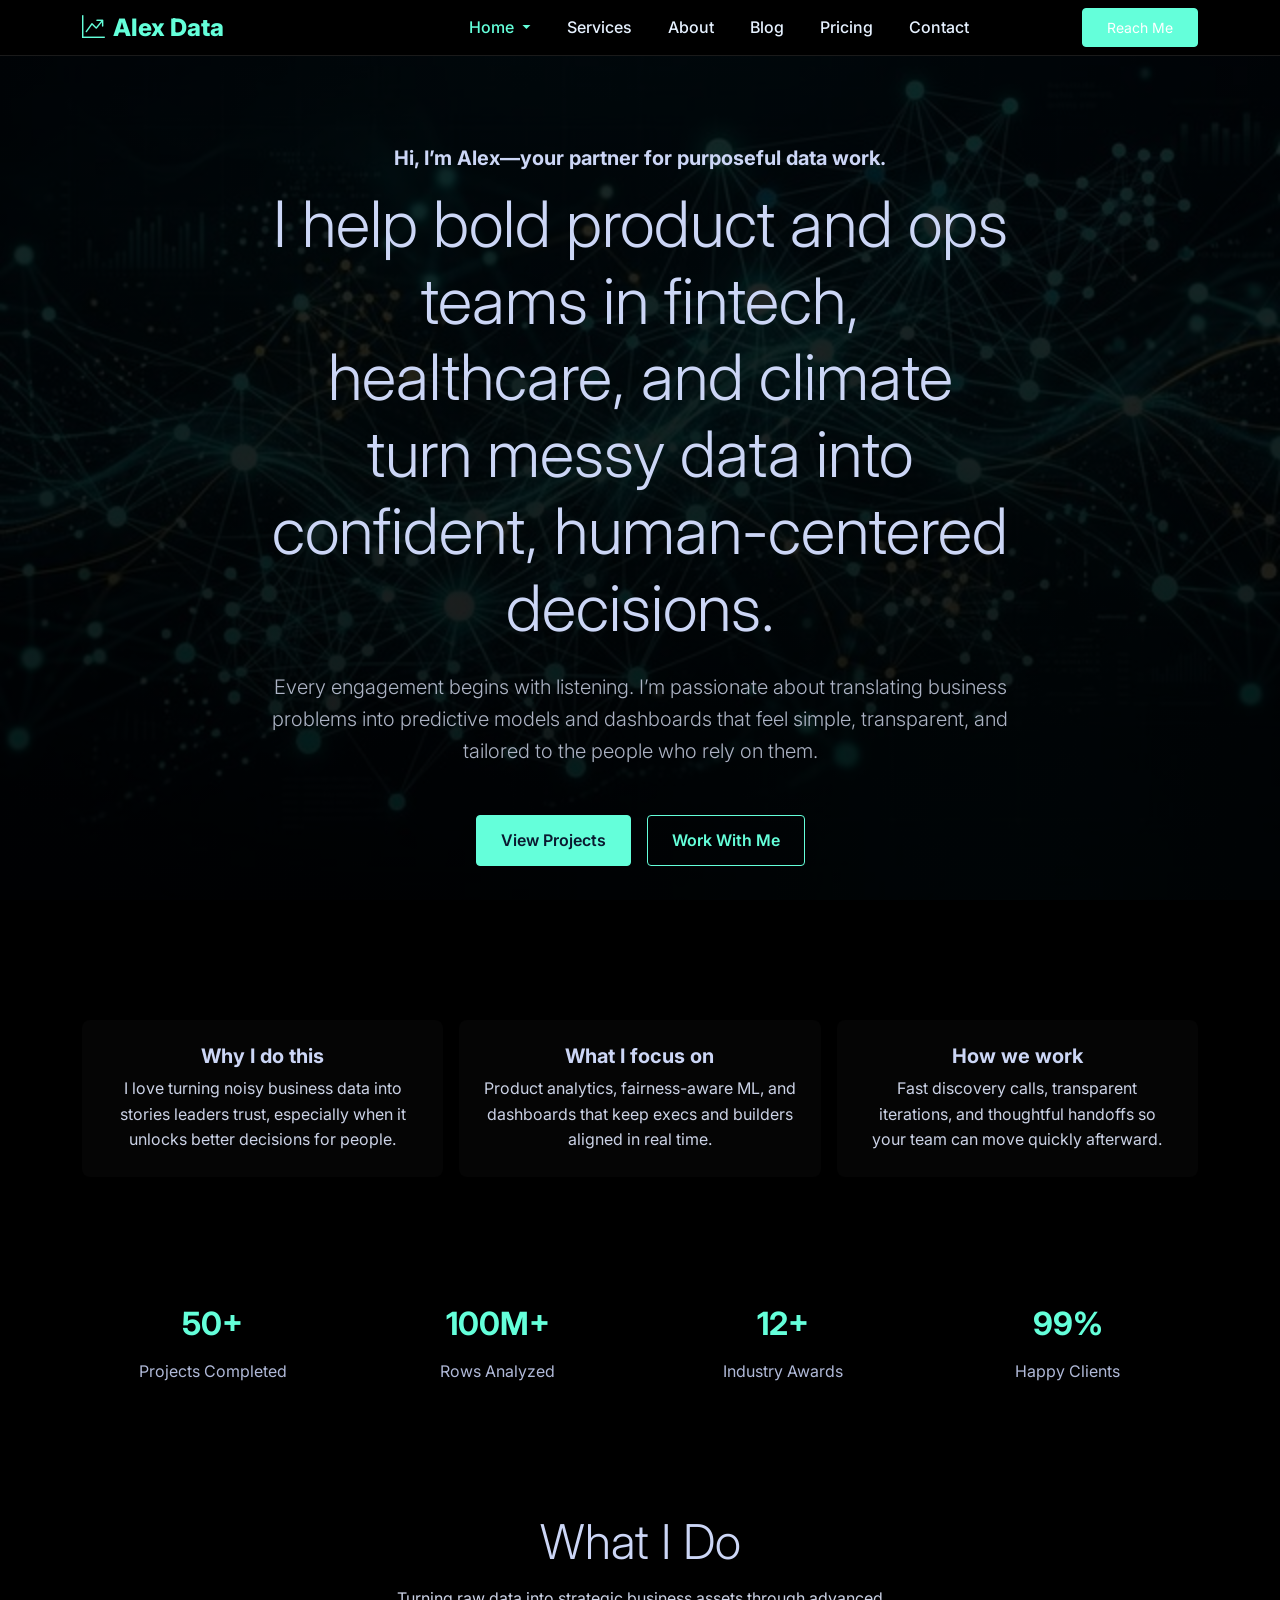
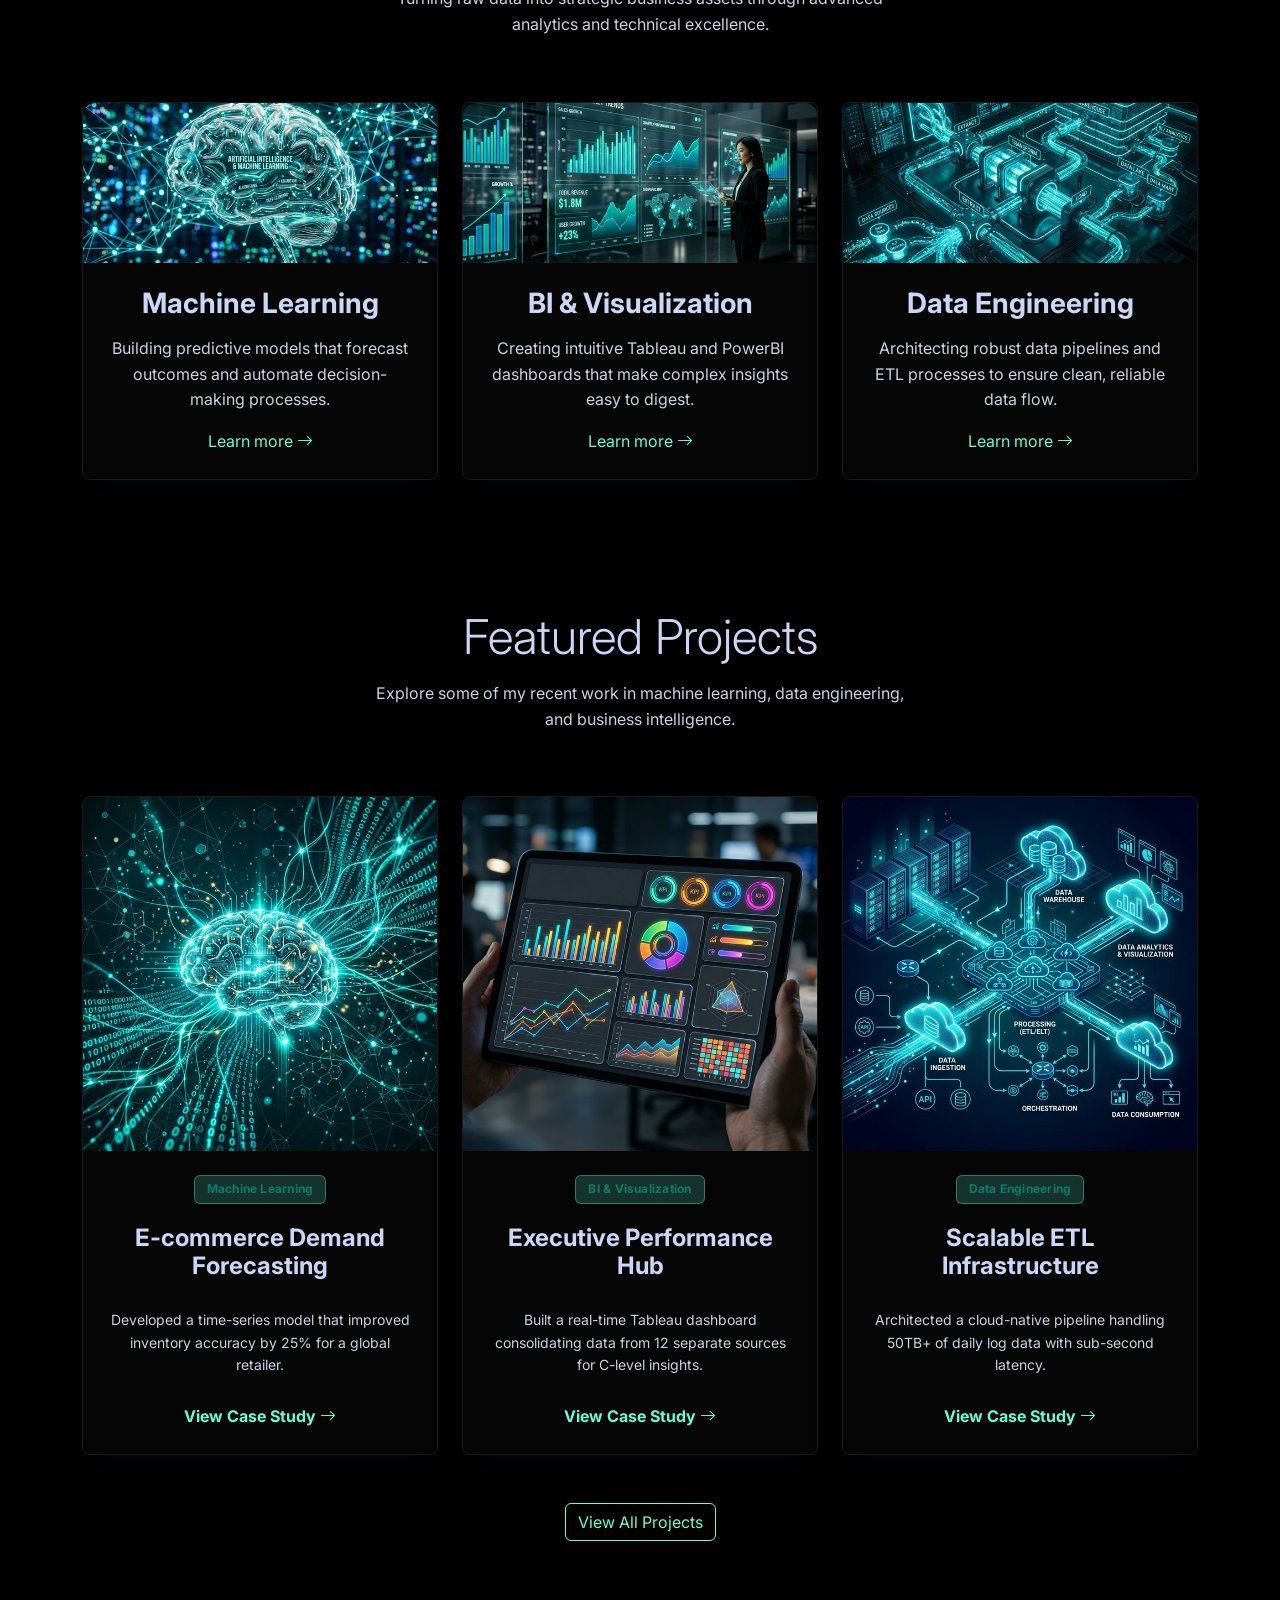
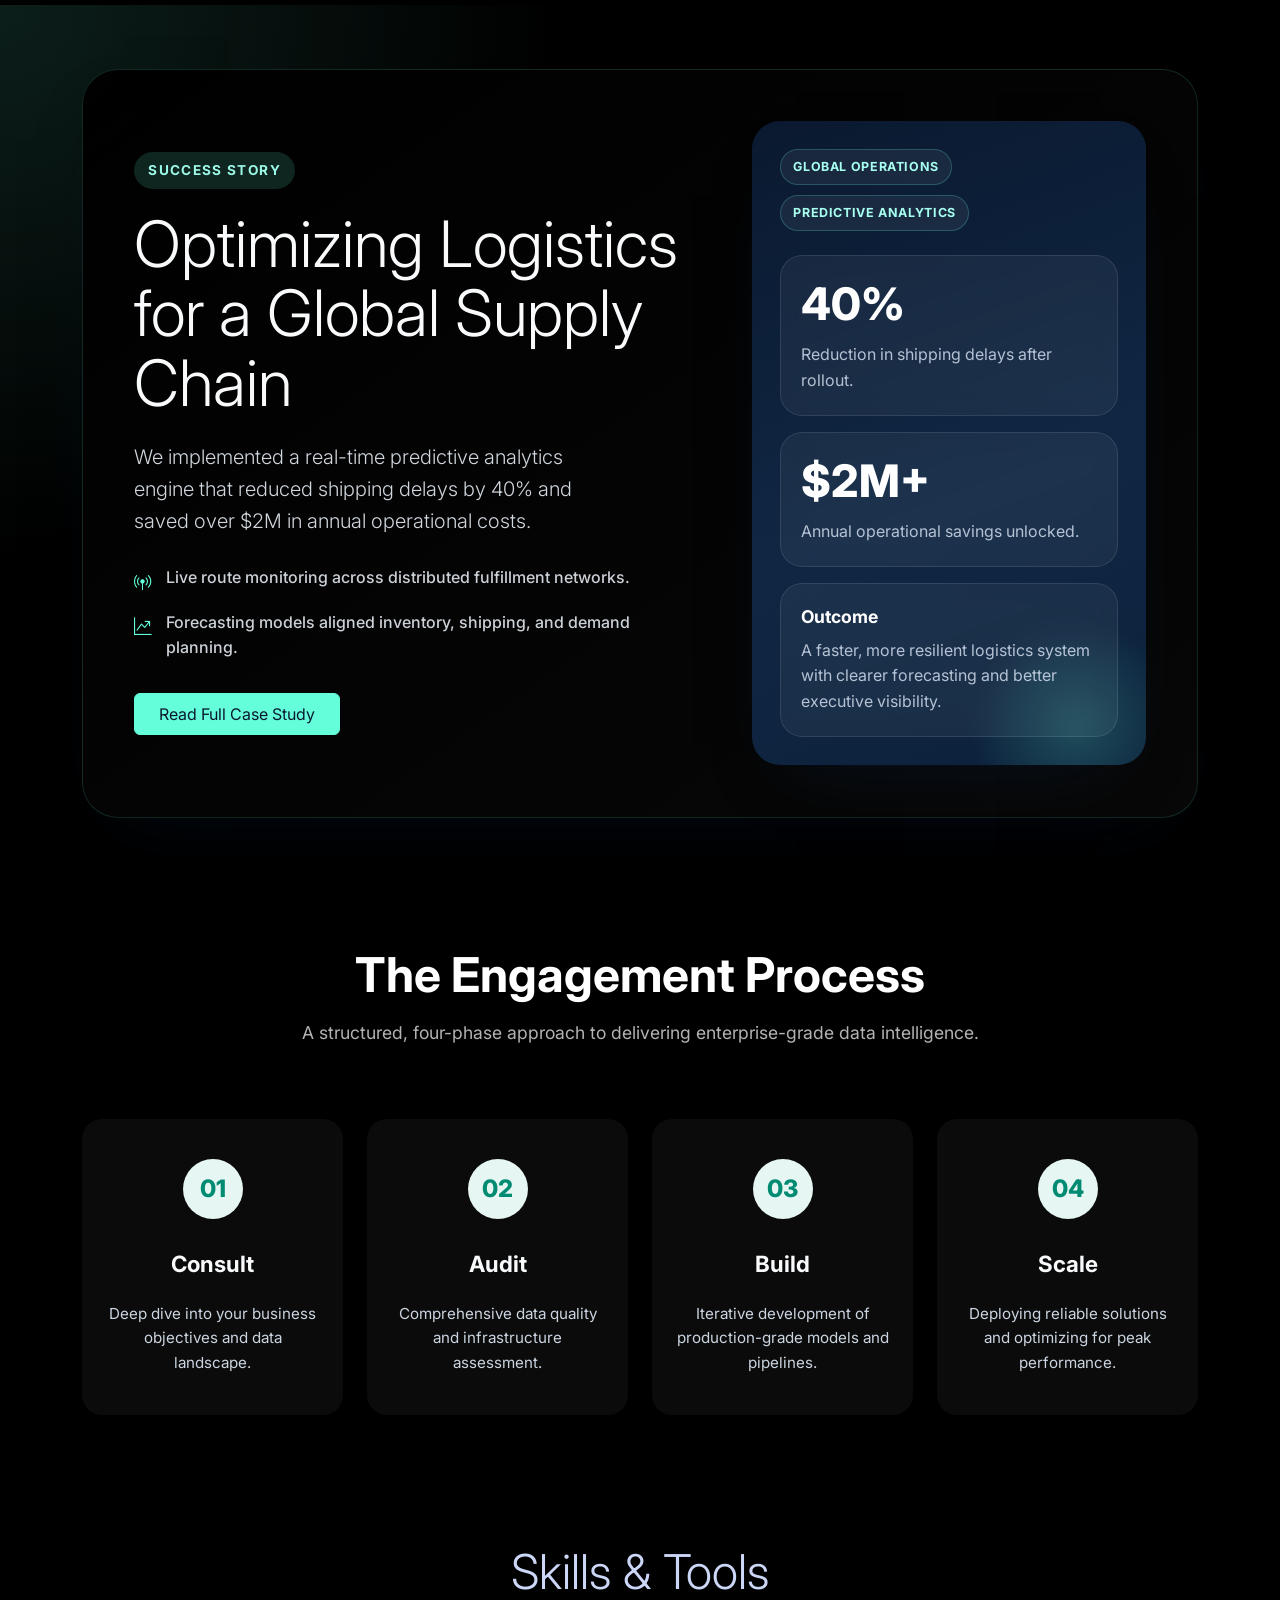
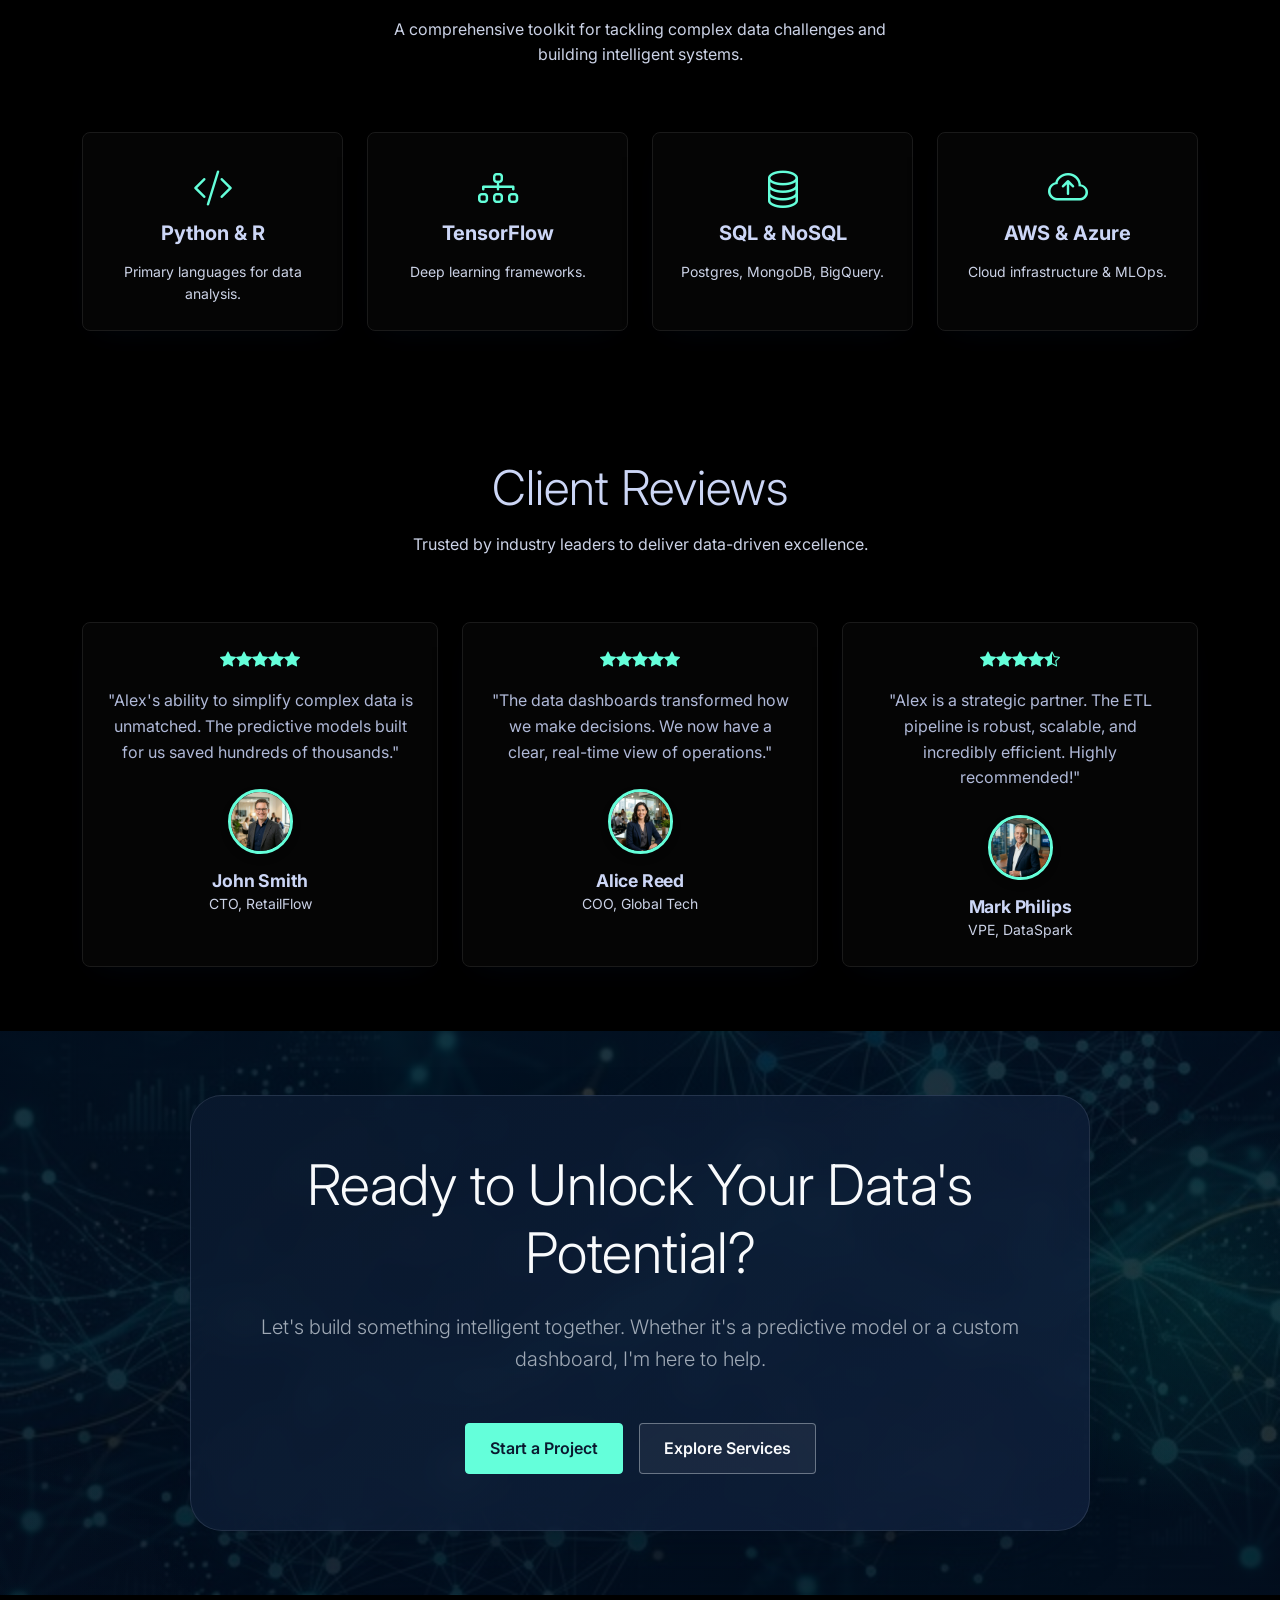
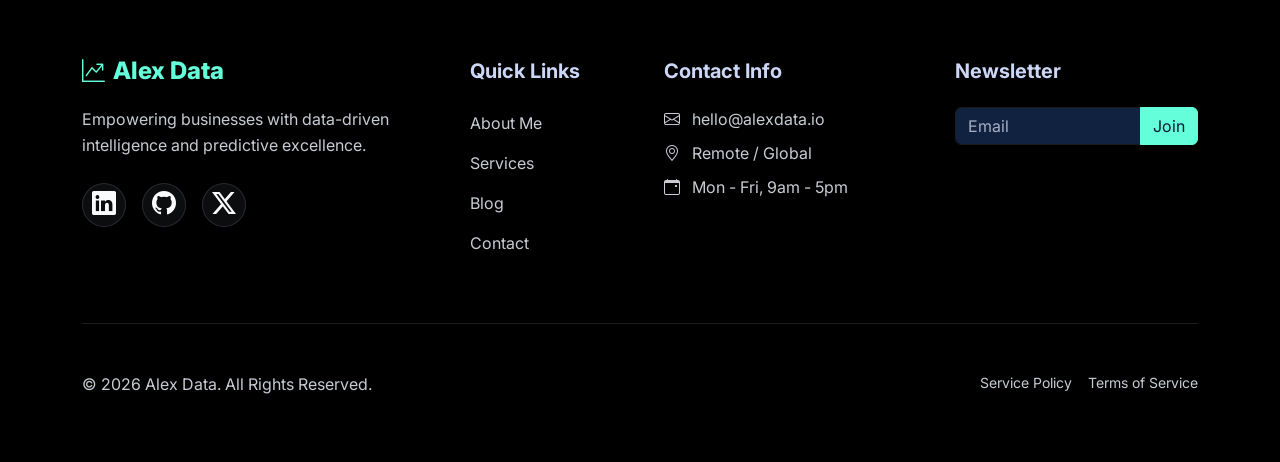
==== index.html @ 9ea59701 "Personalize hero and contact layout" ====
<!DOCTYPE html>
<html lang="en" dir="ltr">
<head>
    <meta charset="UTF-8">
    <meta name="viewport" content="width=device-width, initial-scale=1.0">
    <title>Alex Data | Freelance Data Scientist & ML Engineer</title>
    <link rel="icon" type="image/svg+xml" href="assets/images/favicon.svg">
    <meta name="description" content="Senior Freelance Data Scientist specializing in Machine Learning, Predictive Analytics, and Data Visualization. Turning complex data into actionable insights.">
    <meta name="keywords" content="Data Scientist, Freelance, Machine Learning, AI, Python, Tableau, Data Portfolio">
    
    <!-- CSS -->
    <link href="https://cdn.jsdelivr.net/npm/bootstrap@5.3.0/dist/css/bootstrap.min.css" rel="stylesheet">
    <link href="https://cdn.jsdelivr.net/npm/bootstrap-icons@1.11.0/font/bootstrap-icons.css" rel="stylesheet">
    <link rel="preconnect" href="https://fonts.googleapis.com">
    <link rel="preconnect" href="https://fonts.gstatic.com" crossorigin>
    <link href="https://fonts.googleapis.com/css2?family=Inter:wght@400;500;600;700;800&family=Space+Grotesk:wght@400;500;600;700&display=swap" rel="stylesheet">
    <link rel="stylesheet" href="assets/css/style.css">

    <!-- Schema.org JSON-LD -->
    <script type="application/ld+json">
    {
      "@context": "https://schema.org",
      "@type": "Person",
      "name": "Alex Data",
      "jobTitle": "Freelance Data Scientist",
      "url": "https://alexdata.io",
      "sameAs": [
        "https://github.com/alexdata",
        "https://linkedin.com/in/alexdata"
      ]
    }
    </script>
</head>
<body>

    <!-- Preloader -->
    <div id="preloader">
        <div class="spinner"></div>
    </div>

    <!-- Header / Navbar -->
    <nav class="navbar navbar-expand-lg sticky-top">
        <div class="container">
            <a class="navbar-brand" href="index.html">
                <i class="bi bi-graph-up-arrow me-2"></i>Alex Data
            </a>
            <button class="navbar-toggler" type="button" data-bs-toggle="collapse" data-bs-target="#navbarNav">
                <span class="bi bi-list text-secondary fs-1"></span>
            </button>
            <div class="collapse navbar-collapse" id="navbarNav">
                <ul class="navbar-nav site-nav-links align-items-center">
                    <li class="nav-item dropdown">
                        <a class="nav-link dropdown-toggle active" href="#" id="homeDropdown" role="button" data-bs-toggle="dropdown" aria-expanded="false">
                            Home
                        </a>
                        <ul class="dropdown-menu border-secondary" aria-labelledby="homeDropdown">
                            <li><a class="dropdown-item" href="index.html">Home 1</a></li>
                            <li><a class="dropdown-item" href="home2.html">Home 2</a></li>
                        </ul>
                    </li>
                    <li class="nav-item"><a class="nav-link" href="services.html">Services</a></li>
                    <li class="nav-item"><a class="nav-link" href="about.html">About</a></li>
                    <li class="nav-item"><a class="nav-link" href="blog.html">Blog</a></li>
                    <li class="nav-item"><a class="nav-link" href="pricing.html">Pricing</a></li>
                    <li class="nav-item"><a class="nav-link" href="contact.html">Contact</a></li>
                </ul>
                <ul class="navbar-nav site-nav-actions align-items-center">
                    <li class="nav-item">
                        <a href="contact.html" class="btn btn-primary-custom btn-sm py-2 px-4 text-white">Reach Me</a>
                    </li>
                </ul>
            </div>
        </div>
    </nav>

    <!-- Hero Section -->
    <header class="hero-section">
        <div class="container text-center">
            <div class="row justify-content-center">
                <div class="col-lg-8">
                    <h5 class="text-secondary mb-3">Hi, I’m Alex—your partner for purposeful data work.</h5>
                    <h1 class="display-3 mb-4">I help bold product and ops teams in fintech, healthcare, and climate turn messy data into confident, human-centered decisions.</h1>
                    <p class="lead mb-5 text-muted">Every engagement begins with listening. I’m passionate about translating business problems into predictive models and dashboards that feel simple, transparent, and tailored to the people who rely on them.</p>
                    <div class="d-flex gap-3 justify-content-center">
                        <a href="blog.html" class="btn-custom btn-primary-custom">View Projects</a>
                        <a href="contact.html" class="btn-custom btn-outline-custom">Work With Me</a>
                    </div>
                </div>
            </div>
        </div>
    </header>

    <section class="section-padding">
        <div class="container">
            <div class="row g-3 justify-content-center text-center">
                <div class="col-md-4">
                    <div class="card-custom h-100 border-0 shadow-sm">
                        <h5 class="fw-bold mb-2">Why I do this</h5>
                        <p class="text-muted mb-0">I love turning noisy business data into stories leaders trust, especially when it unlocks better decisions for people.</p>
                    </div>
                </div>
                <div class="col-md-4">
                    <div class="card-custom h-100 border-0 shadow-sm">
                        <h5 class="fw-bold mb-2">What I focus on</h5>
                        <p class="text-muted mb-0">Product analytics, fairness-aware ML, and dashboards that keep execs and builders aligned in real time.</p>
                    </div>
                </div>
                <div class="col-md-4">
                    <div class="card-custom h-100 border-0 shadow-sm">
                        <h5 class="fw-bold mb-2">How we work</h5>
                        <p class="text-muted mb-0">Fast discovery calls, transparent iterations, and thoughtful handoffs so your team can move quickly afterward.</p>
                    </div>
                </div>
            </div>
        </div>
    </section>

    <!-- Stats Section -->
    <section class="section-padding bg-light-subtle">
        <div class="container">
            <div class="row text-center g-4">
                <div class="col-md-3 col-6">
                    <h2 class="text-secondary">50+</h2>
                    <p class="mb-0">Projects Completed</p>
                </div>
                <div class="col-md-3 col-6">
                    <h2 class="text-secondary">100M+</h2>
                    <p class="mb-0">Rows Analyzed</p>
                </div>
                <div class="col-md-3 col-6">
                    <h2 class="text-secondary">12+</h2>
                    <p class="mb-0">Industry Awards</p>
                </div>
                <div class="col-md-3 col-6">
                    <h2 class="text-secondary">99%</h2>
                    <p class="mb-0">Happy Clients</p>
                </div>
            </div>
        </div>
    </section>

    <!-- Services Overview -->
    <section class="section-padding">
        <div class="container">
            <div class="row justify-content-center mb-5">
                <div class="col-lg-6 text-center">
                    <h2 class="display-5">What I Do</h2>
                    <p class="text-muted">Turning raw data into strategic business assets through advanced analytics and technical excellence.</p>
                </div>
            </div>
            <div class="row g-4">
                <div class="col-lg-4">
                    <div class="card-custom text-center service-card">
                        <div class="service-card-image-wrap mb-4">
                            <img src="assets/images/service-ml-new.png" alt="Machine Learning" class="service-card-img">
                        </div>
                        <h3>Machine Learning</h3>
                        <p class="text-muted">Building predictive models that forecast outcomes and automate decision-making processes.</p>
                        <a href="service-details.html" class="text-secondary">Learn more <i class="bi bi-arrow-right"></i></a>
                    </div>
                </div>
                <div class="col-lg-4">
                    <div class="card-custom text-center service-card">
                        <div class="service-card-image-wrap mb-4">
                            <img src="assets/images/service-bi-new.png" alt="BI & Visualization" class="service-card-img">
                        </div>
                        <h3>BI & Visualization</h3>
                        <p class="text-muted">Creating intuitive Tableau and PowerBI dashboards that make complex insights easy to digest.</p>
                        <a href="service-details.html" class="text-secondary">Learn more <i class="bi bi-arrow-right"></i></a>
                    </div>
                </div>
                <div class="col-lg-4">
                    <div class="card-custom text-center service-card">
                        <div class="service-card-image-wrap mb-4">
                            <img src="assets/images/service-data-new.png" alt="Data Engineering" class="service-card-img">
                        </div>
                        <h3>Data Engineering</h3>
                        <p class="text-muted">Architecting robust data pipelines and ETL processes to ensure clean, reliable data flow.</p>
                        <a href="service-details.html" class="text-secondary">Learn more <i class="bi bi-arrow-right"></i></a>
                    </div>
                </div>
            </div>
        </div>
    </section>

    <!-- Featured Projects -->
    <section id="projects" class="section-padding bg-light-subtle">
        <div class="container">
            <div class="row justify-content-center mb-5">
                <div class="col-lg-6 text-center">
                    <h2 class="display-5">Featured Projects</h2>
                    <p class="text-muted">Explore some of my recent work in machine learning, data engineering, and business intelligence.</p>
                </div>
            </div>
            <div class="row g-4">
                <div class="col-lg-4 col-md-6">
                    <div class="card-custom featured-project-card p-0 overflow-hidden">
                        <img src="assets/images/service_ml.png" alt="Predictive Analytics" class="img-fluid w-100">
                        <div class="featured-project-card__body p-4 text-center">
                            <span class="badge featured-project-badge mb-2">Machine Learning</span>
                            <h4>E-commerce Demand Forecasting</h4>
                            <p class="text-muted small">Developed a time-series model that improved inventory accuracy by 25% for a global retailer.</p>
                            <a href="blog-details.html" class="text-secondary fw-bold">View Case Study <i class="bi bi-arrow-right"></i></a>
                        </div>
                    </div>
                </div>
                <div class="col-lg-4 col-md-6">
                    <div class="card-custom featured-project-card p-0 overflow-hidden">
                        <img src="assets/images/service_bi.png" alt="Real-time Dashboard" class="img-fluid w-100">
                        <div class="featured-project-card__body p-4 text-center">
                            <span class="badge featured-project-badge mb-2">BI & Visualization</span>
                            <h4>Executive Performance Hub</h4>
                            <p class="text-muted small">Built a real-time Tableau dashboard consolidating data from 12 separate sources for C-level insights.</p>
                            <a href="blog-details.html" class="text-secondary fw-bold">View Case Study <i class="bi bi-arrow-right"></i></a>
                        </div>
                    </div>
                </div>
                <div class="col-lg-4 col-md-6">
                    <div class="card-custom featured-project-card p-0 overflow-hidden">
                        <img src="assets/images/service_eng.png" alt="Data Pipeline" class="img-fluid w-100">
                        <div class="featured-project-card__body p-4 text-center">
                            <span class="badge featured-project-badge mb-2">Data Engineering</span>
                            <h4>Scalable ETL Infrastructure</h4>
                            <p class="text-muted small">Architected a cloud-native pipeline handling 50TB+ of daily log data with sub-second latency.</p>
                            <a href="blog-details.html" class="text-secondary fw-bold">View Case Study <i class="bi bi-arrow-right"></i></a>
                        </div>
                    </div>
                </div>
            </div>
            <div class="text-center mt-5">
                <a href="blog.html" class="btn btn-outline-custom">View All Projects</a>
            </div>
        </div>
    </section>
    <!-- Success Story -->
    <section class="success-story-section section-padding">
        <div class="container">
            <div class="success-story-shell">
                <div class="row align-items-center g-5">
                    <div class="col-xl-7">
                        <div class="success-story-copy">
                            <span class="success-story-label">Success Story</span>
                            <h2 class="success-story-title display-3 text-start">Optimizing Logistics for a Global Supply Chain</h2>
                            <p class="lead success-story-description">We implemented a real-time predictive analytics engine that reduced shipping delays by 40% and saved over $2M in annual operational costs.</p>
                            <div class="success-story-highlights">
                                <div class="success-story-point">
                                    <i class="bi bi-broadcast-pin"></i>
                                    <span>Live route monitoring across distributed fulfillment networks.</span>
                                </div>
                                <div class="success-story-point">
                                    <i class="bi bi-graph-up-arrow"></i>
                                    <span>Forecasting models aligned inventory, shipping, and demand planning.</span>
                                </div>
                            </div>
                            <a href="blog-details.html" class="btn btn-primary-custom px-4 py-2">Read Full Case Study</a>
                        </div>
                    </div>
                    <div class="col-xl-5">
                        <div class="success-story-panel">
                            <div class="success-story-panel-header">
                                <span class="success-story-chip">Global Operations</span>
                                <span class="success-story-chip">Predictive Analytics</span>
                            </div>
                            <div class="success-story-stats">
                                <div class="success-story-stat-card">
                                    <h3>40%</h3>
                                    <p>Reduction in shipping delays after rollout.</p>
                                </div>
                                <div class="success-story-stat-card">
                                    <h3>$2M+</h3>
                                    <p>Annual operational savings unlocked.</p>
                                </div>
                                <div class="success-story-stat-card success-story-stat-card-wide">
                                    <h4>Outcome</h4>
                                    <p>A faster, more resilient logistics system with clearer forecasting and better executive visibility.</p>
                                </div>
                            </div>
                        </div>
                    </div>
                </div>
            </div>
        </div>
    </section>


    <!-- Engagement Process -->
    <section class="engagement-section">
        <div class="container text-center">
            <div class="engagement-header">
                <h2 class="display-5">The Engagement Process</h2>
                <p>A structured, four-phase approach to delivering enterprise-grade data intelligence.</p>
            </div>
            <div class="row g-4 mt-2">
                <div class="col-lg-3 col-md-6">
                    <div class="process-card">
                        <div class="process-number-circle">01</div>
                        <h4>Consult</h4>
                        <p>Deep dive into your business objectives and data landscape.</p>
                    </div>
                </div>
                <div class="col-lg-3 col-md-6">
                    <div class="process-card">
                        <div class="process-number-circle">02</div>
                        <h4>Audit</h4>
                        <p>Comprehensive data quality and infrastructure assessment.</p>
                    </div>
                </div>
                <div class="col-lg-3 col-md-6">
                    <div class="process-card">
                        <div class="process-number-circle">03</div>
                        <h4>Build</h4>
                        <p>Iterative development of production-grade models and pipelines.</p>
                    </div>
                </div>
                <div class="col-lg-3 col-md-6">
                    <div class="process-card">
                        <div class="process-number-circle">04</div>
                        <h4>Scale</h4>
                        <p>Deploying reliable solutions and optimizing for peak performance.</p>
                    </div>
                </div>
            </div>
        </div>
    </section>

    <!-- Skills & Tools -->
    <section id="skills" class="section-padding">
        <div class="container">
            <div class="row justify-content-center mb-5">
                <div class="col-lg-6 text-center">
                    <h2 class="display-5">Skills & Tools</h2>
                    <p class="text-muted">A comprehensive toolkit for tackling complex data challenges and building intelligent systems.</p>
                </div>
            </div>
            <div class="row g-4 justify-content-center text-center">
                <div class="col-lg-3 col-md-4 col-6">
                    <div class="card-custom">
                        <i class="bi bi-code-slash text-secondary fs-1 mb-3"></i>
                        <h5>Python & R</h5>
                        <p class="small text-muted mb-0">Primary languages for data analysis.</p>
                    </div>
                </div>
                <div class="col-lg-3 col-md-4 col-6">
                    <div class="card-custom">
                        <i class="bi bi-diagram-3 text-secondary fs-1 mb-3"></i>
                        <h5>TensorFlow</h5>
                        <p class="small text-muted mb-0">Deep learning frameworks.</p>
                    </div>
                </div>
                <div class="col-lg-3 col-md-4 col-6">
                    <div class="card-custom">
                        <i class="bi bi-database text-secondary fs-1 mb-3"></i>
                        <h5>SQL & NoSQL</h5>
                        <p class="small text-muted mb-0">Postgres, MongoDB, BigQuery.</p>
                    </div>
                </div>
                <div class="col-lg-3 col-md-4 col-6">
                    <div class="card-custom">
                        <i class="bi bi-cloud-arrow-up text-secondary fs-1 mb-3"></i>
                        <h5>AWS & Azure</h5>
                        <p class="small text-muted mb-0">Cloud infrastructure & MLOps.</p>
                    </div>
                </div>
            </div>
        </div>
    </section>

    <!-- Testimonials -->
    <section id="testimonials" class="section-padding bg-light-subtle">
        <div class="container">
            <div class="row justify-content-center mb-5">
                <div class="col-lg-6 text-center">
                    <h2 class="display-5">Client Reviews</h2>
                    <p class="text-muted">Trusted by industry leaders to deliver data-driven excellence.</p>
                </div>
            </div>
            <div class="row g-4">
                <div class="col-lg-4">
                    <div class="card-custom text-center">
                        <div class="text-secondary mb-3"><i class="bi bi-star-fill"></i><i class="bi bi-star-fill"></i><i class="bi bi-star-fill"></i><i class="bi bi-star-fill"></i><i class="bi bi-star-fill"></i></div>
                        <p class="mb-4">"Alex's ability to simplify complex data is unmatched. The predictive models built for us saved hundreds of thousands."</p>
                         <div class="d-flex flex-column align-items-center">
                            <div class="avatar-wrapper mb-3">
                                <img src="assets/images/avatar_john.png" alt="John Smith" class="testimonial-avatar">
                            </div>
                            <div class="testimonial-info">
                                <h6 class="mb-0 fw-bold text-heading">John Smith</h6>
                                <small class="text-muted">CTO, RetailFlow</small>
                            </div>
                        </div>
                    </div>
                </div>
                <div class="col-lg-4">
                    <div class="card-custom text-center">
                        <div class="text-secondary mb-3"><i class="bi bi-star-fill"></i><i class="bi bi-star-fill"></i><i class="bi bi-star-fill"></i><i class="bi bi-star-fill"></i><i class="bi bi-star-fill"></i></div>
                        <p class="mb-4">"The data dashboards transformed how we make decisions. We now have a clear, real-time view of operations."</p>
                         <div class="d-flex flex-column align-items-center">
                            <div class="avatar-wrapper mb-3">
                                <img src="assets/images/avatar_alice.png" alt="Alice Reed" class="testimonial-avatar">
                            </div>
                            <div class="testimonial-info">
                                <h6 class="mb-0 fw-bold text-heading">Alice Reed</h6>
                                <small class="text-muted">COO, Global Tech</small>
                            </div>
                        </div>
                    </div>
                </div>
                <div class="col-lg-4">
                    <div class="card-custom text-center">
                        <div class="text-secondary mb-3"><i class="bi bi-star-fill"></i><i class="bi bi-star-fill"></i><i class="bi bi-star-fill"></i><i class="bi bi-star-fill"></i><i class="bi bi-star-half"></i></div>
                        <p class="mb-4">"Alex is a strategic partner. The ETL pipeline is robust, scalable, and incredibly efficient. Highly recommended!"</p>
                         <div class="d-flex flex-column align-items-center">
                            <div class="avatar-wrapper mb-3">
                                <img src="assets/images/avatar_mark.png" alt="Mark Philips" class="testimonial-avatar">
                            </div>
                            <div class="testimonial-info">
                                <h6 class="mb-0 fw-bold text-heading">Mark Philips</h6>
                                <small class="text-muted">VPE, DataSpark</small>
                            </div>
                        </div>
                    </div>
                </div>
            </div>
        </div>
    </section>

    <!-- Call to Action -->
    <section id="cta" class="section-padding text-center">
        <div class="container">
            <div class="cta-shell mx-auto">
            <h2 class="display-4 mb-4">Ready to Unlock Your Data's Potential?</h2>
            <p class="lead mb-5 opacity-75">Let's build something intelligent together. Whether it's a predictive model or a custom dashboard, I'm here to help.</p>
            <div class="d-flex justify-content-center gap-3 flex-wrap">
                <a href="contact.html" class="btn-custom btn-primary-custom">Start a Project</a>
                <a href="services.html" class="btn-custom btn-outline-custom">Explore Services</a>
            </div>
            </div>
        </div>
    </section>
    <!-- Footer -->
    <footer class="section-padding text-light" style="background-color: var(--footer-bg);">
        <div class="container">
            <div class="row g-5">
                <div class="col-lg-4">
                    <a class="navbar-brand text-secondary fs-3 mb-4 d-block" href="index.html"><i class="bi bi-graph-up-arrow me-2"></i>Alex Data</a>
                    <p class="text-muted mb-4">Empowering businesses with data-driven intelligence and predictive excellence.</p>
                    <div class="social-links d-flex gap-3">
                        <a href="#" class="text-light fs-4"><i class="bi bi-linkedin"></i></a>
                        <a href="#" class="text-light fs-4"><i class="bi bi-github"></i></a>
                        <a href="#" class="text-light fs-4"><i class="bi bi-twitter-x"></i></a>
                    </div>
                </div>
                <div class="col-lg-2">
                    <h5 class="mb-4">Quick Links</h5>
                    <ul class="list-unstyled">
                        <li class="mb-2"><a href="about.html" class="text-muted">About Me</a></li>
                        <li class="mb-2"><a href="services.html" class="text-muted">Services</a></li>
                        <li class="mb-2"><a href="blog.html" class="text-muted">Blog</a></li>
                        <li class="mb-2"><a href="contact.html" class="text-muted">Contact</a></li>
                    </ul>
                </div>
                <div class="col-lg-3">
                    <h5 class="mb-4">Contact Info</h5>
                    <ul class="list-unstyled text-muted">
                        <li class="mb-2"><i class="bi bi-envelope me-2"></i> hello@alexdata.io</li>
                        <li class="mb-2"><i class="bi bi-geo-alt me-2"></i> Remote / Global</li>
                        <li class="mb-2"><i class="bi bi-calendar-event me-2"></i> Mon - Fri, 9am - 5pm</li>
                    </ul>
                </div>
                <div class="col-lg-3">
                    <h5 class="mb-4">Newsletter</h5>
                    <form class="needs-validation" novalidate>
                        <div class="input-group mb-3">
                            <input type="email" class="form-control form-control-theme" placeholder="Email" required aria-label="Email address">
                            <button class="btn btn-primary-custom" type="submit">Join</button>
                        </div>
                    </form>
                </div>
            </div>
            <hr class="my-5 border-secondary">
            <div class="row">
                <div class="col-md-6 text-center text-md-start">
                    <p class="text-muted mb-0">&copy; 2026 Alex Data. All Rights Reserved.</p>
                </div>
                <div class="col-md-6 text-center text-md-end">
                    <div class="d-flex gap-3 justify-content-center justify-content-md-end">
                        <a href="#" class="text-muted text-decoration-none small">Service Policy</a>
                        <a href="#" class="text-muted text-decoration-none small">Terms of Service</a>
                    </div>
                </div>
            </div>
        </div>
    </footer>

    
    <!-- JS -->
    <script src="https://cdn.jsdelivr.net/npm/bootstrap@5.3.0/dist/js/bootstrap.bundle.min.js"></script>
    <script src="assets/js/main.js"></script>
</body>
</html>
---- assets/css/style.css ----
/* 
====================================
CSS STRUCTURE
1. Variables
2. Reset
3. Typography
4. Layout
5. Components
6. Sections
7. Utilities
8. Dark mode
====================================
*/

/* 1. Variables */
:root {
    /* Brand Colors */
    --primary-color: #0A192F;
    --secondary-color: #64FFDA;
    --accent-color: #F2A900;
    
    /* Neutral Colors (Light Theme Default) */
    --bg-color: #FFFFFF;
    --bg-subtle: #F7FAFC;
    --text-color: #0F172A; /* Slate 900 for maximum contrast */
    --text-muted: #334155; /* Slate 700 for high readability */
    --heading-color: #111827;
    --secondary-color: #008B72; /* Accessible Teal for light mode */
    --border-color: #E2E8F0;
    --card-bg: #FFFFFF;
    --footer-bg: #0A192F;
    --footer-text: #F8FAFC;
    --navbar-bg: rgba(255, 255, 255, 0.95);
    --navbar-text: #1A202C;
    --hero-bg: linear-gradient(rgba(242, 247, 252, 0.92), rgba(226, 232, 240, 0.92)), url('../images/hero-bg.png');
    --hero-text: #1A202C;
    
    /* Dark Mode Defaults (will be overridden) */
    --dark-bg: #000000;
    --dark-text: #B0B9D8;
    --dark-text-muted: #CBD2E6;
    --dark-heading: #CCD6F6;
    --dark-card: #050505;
    --dark-border: #1a1a1a;

    /* Spacing System (8px scale) */
    --space-1: 8px;
    --space-2: 16px;
    --space-3: 24px;
    --space-4: 32px;
    --space-5: 40px;
    --space-6: 48px;
    --space-8: 64px;

    /* Transitions */
    --transition-fast: all 0.2s ease-in-out;
    --transition-slow: all 0.4s ease-in-out;

    /* Engagement Section Colors */
    --engagement-bg: #1A1D23;
    --engagement-card-bg: rgba(255, 255, 255, 0.95);
    --engagement-num-bg: #E6F6F3;
    --engagement-num-text: #008B72;
    --engagement-title-text: #1A202C;
    --engagement-desc-text: #475569;
}

/* Dark Mode Overrides */
[data-theme="dark"] {
    --bg-color: var(--dark-bg);
    --bg-subtle: #000000;
    --text-color: var(--dark-text);
    --text-muted: var(--dark-text-muted);
    --heading-color: var(--dark-heading);
    --border-color: var(--dark-border);
    --card-bg: var(--dark-card);
    --footer-bg: #000000;
    --secondary-color: #64FFDA; /* Restore Mint for dark mode */
    --navbar-bg: rgba(0, 0, 0, 0.95);
    --navbar-text: #E6F1FF;
    --hero-bg: linear-gradient(rgba(0, 0, 0, 0.84), rgba(0, 0, 0, 0.9)), url('../images/hero-bg.png');
    --hero-text: #FFFFFF;
    --engagement-bg: #000000;
    --engagement-card-bg: #0b0b0b;
    --engagement-title-text: #F8FAFC;
    --engagement-desc-text: #CBD5E1;
}

/* 2. Reset & Base */
* {
    margin: 0;
    padding: 0;
    box-sizing: border-box;
}

body {
    font-family: 'Inter', sans-serif;
    background-color: var(--bg-color);
    color: var(--text-color);
    line-height: 1.6;
    transition: var(--transition-fast);
    overflow-x: hidden;
    min-height: 100vh;
    display: flex;
    flex-direction: column;
}

body > footer {
    margin-top: auto;
}

/* RTL Support */
[dir="rtl"] {
    text-align: right;
}

[dir="rtl"] .site-nav-actions {
    margin-right: auto;
    margin-left: unset;
}

[dir="rtl"] .contact-hero-copy h1,
[dir="rtl"] .contact-hero-copy p,
[dir="rtl"] .contact-hero-insight-item,
[dir="rtl"] .global-presence-overlay,
[dir="rtl"] .global-presence-overlay h3,
[dir="rtl"] .global-presence-overlay p,
[dir="rtl"] .global-presence-overlay h3,
[dir="rtl"] .success-story-title,
[dir="rtl"] .success-story-description,
[dir="rtl"] .success-story-point,
[dir="rtl"] .success-story-stat-card h3,
[dir="rtl"] .success-story-stat-card h4,
[dir="rtl"] .success-story-stat-card p {
    text-align: right;
}

[dir="rtl"] .contact-hero-insight-item i {
    margin-left: 14px;
    margin-right: 0;
}

[dir="rtl"] footer .list-unstyled a.text-muted {
    margin-right: -0.45rem;
    margin-left: 0;
}

[dir="rtl"] .global-presence-overlay {
    right: 0;
    left: auto;
}

[dir="rtl"] .global-presence-badges {
    left: 32px;
    right: auto;
}

[dir="rtl"] .success-story-panel::after {
    inset: auto auto -70px -40px;
}

[dir="rtl"] .core-philosophy-visual {
    padding: 0 28px 28px 0;
}

@media (max-width: 991px) {
    [dir="rtl"] .global-presence-badges {
        left: 20px;
        right: auto;
    }
    [dir="rtl"] .core-philosophy-visual {
        padding: 0 24px 24px 0;
    }
}

@media (max-width: 575px) {
    [dir="rtl"] .global-presence-badges {
        left: 16px;
        right: auto;
    }
}

/* Global Typography */
h1, h2, h3 {
    text-align: center;
}

/* 3. Typography */
h1, h2, h3, h4, h5, h6 {
    color: var(--heading-color);
    font-weight: 700;
    margin-bottom: var(--space-2);
}

a {
    color: var(--secondary-color);
    text-decoration: none;
    transition: var(--transition-fast);
}

a:hover {
    color: var(--accent-color);
}

/* 4. Layout */
.section-padding {
    padding: var(--space-8) 0;
}

/* 5. Components */

/* Buttons */
.btn-custom {
    padding: 12px 24px;
    border-radius: 4px;
    font-weight: 600;
    transition: var(--transition-fast);
    display: inline-flex;
    align-items: center;
    justify-content: center;
    gap: 8px;
    text-align: center;
    cursor: pointer;
    min-width: 44px;
    min-height: 44px;
}

.btn-primary-custom {
    background-color: var(--secondary-color);
    color: var(--primary-color);
    border: 1px solid var(--secondary-color);
}

/* Ensure Button text contrast on darker secondary color in light mode */
[data-theme="light"] .btn-primary-custom {
    color: white !important;
}

.btn-primary-custom:hover {
    background-color: #006b59;
    border-color: #006b59;
    color: #ffffff !important;
    box-shadow: 0 12px 24px rgba(0, 107, 89, 0.18);
}

.btn-outline-custom {
    background-color: transparent;
    color: var(--secondary-color);
    border: 1px solid var(--secondary-color);
}

.btn-outline-custom:hover {
    background-color: var(--secondary-color);
    border-color: var(--secondary-color);
    color: #ffffff !important;
    box-shadow: 0 12px 24px rgba(0, 139, 114, 0.16);
}

/* Cards */
.card-custom {
    background-color: var(--card-bg);
    border: 1px solid var(--border-color);
    border-radius: 8px;
    padding: var(--space-3);
    transition: var(--transition-slow);
    height: 100%;
}

.badge-category {
    background-color: var(--secondary-color) !important;
    color: var(--primary-color) !important;
    font-weight: 700;
    padding: 0.5em 0.8em;
    letter-spacing: 0.02em;
}

[data-theme="light"] .badge-category {
    color: #ffffff !important;
}

.card-custom:hover {
    transform: translateY(-5px);
    border-color: var(--secondary-color);
}

.featured-project-card {
    display: flex;
    flex-direction: column;
}

.featured-project-card__body {
    display: flex;
    flex: 1;
    flex-direction: column;
    gap: 0.75rem;
}

.featured-project-card__body a {
    margin-top: auto;
}

.featured-project-badge {
    align-self: center;
    padding: 0.45rem 0.75rem;
    border: 1px solid rgba(100, 255, 218, 0.35);
    background-color: rgba(100, 255, 218, 0.18);
    color: #087f6b !important;
    font-weight: 700;
    letter-spacing: 0.02em;
}

.service-card {
    display: flex;
    flex-direction: column;
}

.service-card a {
    margin-top: auto;
}

.service-process-icon {
    width: 70px;
    height: 70px;
    display: inline-flex;
    align-items: center;
    justify-content: center;
    border-radius: 999px;
    background: linear-gradient(145deg, rgba(0, 139, 114, 0.18), rgba(0, 139, 114, 0.08));
    border: 1px solid rgba(0, 139, 114, 0.24);
    color: var(--secondary-color);
    box-shadow: inset 0 1px 0 rgba(255, 255, 255, 0.18);
}

[data-theme="dark"] .service-process-icon {
    background: linear-gradient(145deg, rgba(100, 255, 218, 0.22), rgba(100, 255, 218, 0.08));
    border-color: rgba(100, 255, 218, 0.3);
    color: #9cf8e7;
}

/* Navbar */
.navbar {
    background-color: var(--navbar-bg);
    backdrop-filter: blur(10px);
    transition: var(--transition-fast);
    border-bottom: 1px solid var(--border-color);
}

.navbar-collapse {
    flex-grow: 1;
}

.navbar-brand {
    font-weight: 800;
    color: var(--secondary-color) !important;
    font-size: 1.5rem;
    line-height: 1;
    display: inline-flex;
    align-items: center;
}

.navbar-brand .bi {
    font-size: 0.95em;
}

.nav-link {
    color: var(--navbar-text) !important;
    font-weight: 500;
    margin: 0 var(--space-1);
}

.nav-link.active {
    color: var(--secondary-color) !important;
}

@media (min-width: 992px) {
    .navbar-collapse {
        position: relative;
        display: flex !important;
        align-items: center;
        justify-content: flex-end;
    }

    .site-nav-links {
        position: absolute;
        left: 50%;
        transform: translateX(-50%);
        gap: 0.25rem;
    }

    .site-nav-actions {
        margin-left: auto;
        gap: 1rem;
    }
}

@media (min-width: 992px) and (max-width: 1199.98px) {
    .site-nav-links {
        position: static;
        transform: none;
        width: 100%;
        margin: 0 auto;
        justify-content: center;
        gap: 0.75rem;
        flex-wrap: wrap;
    }

    .site-nav-links .nav-item {
        margin: 0 0.35rem;
    }

    .site-nav-actions {
        margin-left: auto;
    }
}

@media (max-width: 991.98px) {
    .navbar > .container {
        align-items: flex-start;
        position: relative;
    }

    .navbar-collapse {
        position: absolute;
        top: 100%;
        left: 0;
        right: 0;
        width: 100%;
        background-color: var(--navbar-bg);
        border-bottom-left-radius: 26px;
        border-bottom-right-radius: 26px;
        border-top: 1px solid rgba(15, 23, 42, 0.06);
        padding: 1rem 1.25rem;
        box-shadow: 0 20px 40px rgba(10, 25, 47, 0.15);
        z-index: 999;
    }

    .site-nav-links,
    .site-nav-actions {
        width: 100%;
        align-items: flex-start !important;
    }

    .site-nav-links .nav-item,
    .site-nav-actions .nav-item {
        width: 100%;
    }

    .site-nav-links .nav-link,
    .site-nav-actions .btn,
    .site-nav-actions .btn-link {
        display: inline-flex;
    }

    .site-nav-actions {
        margin-top: 1rem;
        gap: 0.75rem;
    }
}

/* Preloader */
#preloader {
    position: fixed;
    top: 0;
    left: 0;
    width: 100%;
    height: 100%;
    background: var(--primary-color);
    z-index: 9999;
    display: flex;
    justify-content: center;
    align-items: center;
}

.spinner {
    width: 50px;
    height: 50px;
    border: 5px solid rgba(100, 255, 218, 0.2);
    border-top: 5px solid var(--secondary-color);
    border-radius: 50%;
    animation: spin 1s linear infinite;
}

@keyframes spin {
    0% { transform: rotate(0deg); }
    100% { transform: rotate(360deg); }
}

/* 6. Sections */
.hero-section {
    min-height: 100vh;
    display: flex;
    align-items: center;
    background: var(--hero-bg);
    background-size: cover;
    background-position: center;
    background-attachment: fixed;
    color: var(--hero-text);
}

.bg-theme-header {
    background: var(--hero-bg);
    color: var(--hero-text);
    background-size: cover;
    background-position: center;
    background-attachment: fixed;
}

#cta {
    position: relative;
    overflow: hidden;
    color: var(--primary-color);
    background:
        linear-gradient(rgba(244, 248, 252, 0.92), rgba(244, 248, 252, 0.94)),
        url('../images/hero-bg.png');
    background-size: cover;
    background-position: center;
}

#cta::before,
#cta::after {
    content: '';
    position: absolute;
    border-radius: 50%;
    pointer-events: none;
}

#cta::before {
    width: 420px;
    height: 420px;
    right: -120px;
    top: 50%;
    transform: translateY(-50%);
    background: radial-gradient(circle, rgba(0, 139, 114, 0.16), transparent 68%);
}

#cta::after {
    width: 280px;
    height: 280px;
    left: -80px;
    bottom: -120px;
    background: radial-gradient(circle, rgba(10, 25, 47, 0.12), transparent 70%);
}

.cta-shell {
    position: relative;
    z-index: 1;
    max-width: 900px;
    padding: clamp(32px, 5vw, 56px);
    border: 1px solid rgba(15, 23, 42, 0.12);
    border-radius: 32px;
    background: linear-gradient(145deg, rgba(255, 255, 255, 0.9), rgba(248, 251, 255, 0.82));
    backdrop-filter: blur(14px);
    -webkit-backdrop-filter: blur(14px);
    box-shadow: 0 32px 70px -44px rgba(15, 23, 42, 0.5);
}

#cta .display-4,
#cta .display-5,
#cta .lead {
    max-width: 820px;
    margin-left: auto;
    margin-right: auto;
}

#cta .display-4,
#cta .display-5 {
    color: #10233f !important;
    text-shadow: none;
}

#cta .lead {
    color: rgba(10, 25, 47, 0.92);
    opacity: 1;
}

#cta .btn-outline-custom {
    color: var(--primary-color) !important;
    border-color: rgba(10, 25, 47, 0.18) !important;
    background-color: rgba(255, 255, 255, 0.45);
}

#cta .btn-outline-custom:hover {
    background-color: rgba(10, 25, 47, 0.08);
    color: var(--primary-color) !important;
}

[data-theme="dark"] #cta {
    color: #f8fafc;
    background:
        linear-gradient(rgba(2, 12, 27, 0.84), rgba(2, 12, 27, 0.88)),
        url('../images/hero-bg.png');
    background-size: cover;
    background-position: center;
}

[data-theme="dark"] #cta .cta-shell {
    border-color: rgba(148, 163, 184, 0.18);
    background: linear-gradient(145deg, rgba(10, 25, 47, 0.82), rgba(17, 34, 64, 0.74));
    box-shadow: 0 32px 70px -44px rgba(2, 12, 27, 0.85);
}

[data-theme="dark"] #cta .display-4,
[data-theme="dark"] #cta .display-5 {
    color: #f8fafc !important;
}

[data-theme="dark"] #cta .lead {
    color: rgba(226, 232, 240, 0.92);
}

[data-theme="dark"] #cta .btn-outline-custom {
    color: #f8fafc !important;
    border-color: rgba(226, 232, 240, 0.4) !important;
    background-color: rgba(255, 255, 255, 0.06);
}

[data-theme="dark"] #cta .btn-outline-custom:hover {
    background-color: rgba(100, 255, 218, 0.12);
    color: #64ffda !important;
}

@media (max-width: 575px) {
    .cta-shell {
        padding: 28px 18px;
        border-radius: 24px;
    }
}

.bg-enterprise-header {
    background: linear-gradient(rgba(2, 12, 27, 0.7), rgba(2, 12, 27, 0.7)), url('../images/enterprise-hero-bg.png');
    color: #FFFFFF;
    background-size: cover;
    background-position: center;
    background-attachment: fixed;
    border-bottom: 2px solid var(--secondary-color);
}

.glass-card-hero {
    background: rgba(255, 255, 255, 0.05);
    backdrop-filter: blur(16px);
    -webkit-backdrop-filter: blur(16px);
    border: 1px solid rgba(255, 255, 255, 0.1);
    border-radius: 20px;
    padding: var(--space-4);
    box-shadow: 0 8px 32px 0 rgba(0, 0, 0, 0.37);
}

[data-theme="light"] .glass-card-hero {
     background: rgba(255, 255, 255, 0.65);
     border: 1px solid rgba(0, 0, 0, 0.1);
     color: var(--text-color);
}

/* Page Specific Heroes */
.hero-pricing {
    --hero-bg: linear-gradient(rgba(242, 247, 252, 0.85), rgba(226, 232, 240, 0.85)), url('../images/pricing-bg.png');
}

[data-theme="dark"] .hero-pricing {
    --hero-bg: linear-gradient(rgba(10, 25, 47, 0.85), rgba(2, 12, 27, 0.85)), url('../images/pricing-bg.png');
}

.hero-contact {
    --hero-bg: linear-gradient(rgba(242, 247, 252, 0.85), rgba(226, 232, 240, 0.85)), url('../images/contact-bg.png');
}

[data-theme="dark"] .hero-contact {
    --hero-bg: linear-gradient(rgba(10, 25, 47, 0.85), rgba(2, 12, 27, 0.85)), url('../images/contact-bg.png');
}

.contact-hero-shell {
    padding: clamp(28px, 4vw, 48px);
    border: 1px solid rgba(15, 23, 42, 0.08);
    border-radius: 32px;
    background: rgba(255, 255, 255, 0.58);
    backdrop-filter: blur(10px);
    box-shadow: 0 28px 60px -42px rgba(15, 23, 42, 0.42);
}

.contact-hero-kicker {
    display: inline-flex;
    align-items: center;
    margin-bottom: 18px;
    padding: 8px 14px;
    border-radius: 999px;
    background: rgba(0, 139, 114, 0.1);
    color: var(--secondary-color);
    font-size: 0.8rem;
    font-weight: 700;
    letter-spacing: 0.08em;
    text-transform: uppercase;
}

.contact-hero-copy {
    display: flex;
    flex-direction: column;
    justify-content: center;
}

.contact-direct-icon {
    width: 56px;
    height: 56px;
    min-width: 56px;
    border-radius: 50%;
    background: #050c16;
    border: 1px solid rgba(255, 255, 255, 0.12);
    display: inline-flex;
    align-items: center;
    justify-content: center;
    box-shadow: 0 10px 30px -20px rgba(0, 0, 0, 0.8);
}

.contact-direct-icon i {
    color: var(--secondary-color);
    font-size: 1.3rem;
}

.contact-hero-copy h1,
.contact-hero-copy p {
    text-align: left;
}

.contact-hero-note {
    color: var(--heading-color);
    font-weight: 500;
    max-width: 34rem;
}

.contact-direct-list {
    display: grid;
    gap: 16px;
    margin-top: 10px;
}

.contact-direct-item {
    display: flex;
    align-items: center;
    padding: 16px 18px;
    border: 1px solid rgba(15, 23, 42, 0.08);
    border-radius: 22px;
    background: rgba(255, 255, 255, 0.66);
}

.contact-hero-grid {
    display: grid;
    gap: 20px;
}

.contact-hero-insight {
    padding: 24px !important;
    border-radius: 28px;
    background: linear-gradient(160deg, #0A192F 0%, #102744 58%, #0C213B 100%);
    color: #E6F1FF;
    border-color: rgba(255, 255, 255, 0.08);
    box-shadow: 0 30px 70px -45px rgba(10, 25, 47, 0.9);
}

.contact-hero-insight-header {
    display: flex;
    flex-wrap: wrap;
    gap: 10px;
    margin-bottom: 22px;
}

.contact-mini-chip {
    padding: 7px 12px;
    border: 1px solid rgba(100, 255, 218, 0.22);
    border-radius: 999px;
    background: rgba(255, 255, 255, 0.06);
    color: #A7FFF0;
    font-size: 0.78rem;
    font-weight: 700;
    letter-spacing: 0.05em;
    text-transform: uppercase;
}

.contact-hero-insight-list {
    display: grid;
    gap: 16px;
}

.contact-hero-insight-item {
    display: flex;
    align-items: flex-start;
    gap: 14px;
    text-align: left;
}

.contact-hero-insight-item i {
    flex-shrink: 0;
    color: #9CF8E7;
    font-size: 1.05rem;
    margin-top: 4px;
}

.contact-hero-insight-item strong {
    display: block;
    margin-bottom: 4px;
    color: #FFFFFF;
}

.contact-hero-insight-item p {
    color: rgba(230, 241, 255, 0.76);
}

.contact-form-card {
    border-radius: 28px;
    background: rgba(255, 255, 255, 0.82);
}

[data-theme="dark"] .contact-hero-shell {
    border-color: rgba(100, 255, 218, 0.12);
    background: rgba(0, 0, 0, 0.82);
    box-shadow: 0 30px 70px -40px rgba(2, 12, 27, 0.92);
}

[data-theme="dark"] .contact-direct-icon {
    background: rgba(15, 23, 42, 0.85);
    border-color: rgba(100, 255, 218, 0.2);
    box-shadow: 0 14px 24px -12px rgba(0, 0, 0, 0.7);
}

[data-theme="dark"] .contact-hero-copy p.text-muted,
[data-theme="dark"] .contact-hero-note,
[data-theme="dark"] .contact-direct-item .text-muted {
    color: rgba(226, 232, 240, 0.92) !important;
}

[data-theme="dark"] .contact-direct-item {
    border-color: rgba(100, 255, 218, 0.1);
    background: rgba(15, 23, 42, 0.62);
}

[data-theme="dark"] .contact-direct-item strong {
    color: #f8fafc;
}

[data-theme="dark"] .contact-form-card {
    background: rgba(5, 5, 5, 0.92);
}

[data-theme="dark"] .contact-form-card .form-label {
    color: #e2e8f0;
}

[data-theme="dark"] .contact-form-card .form-control-theme::placeholder {
    color: rgba(203, 213, 225, 0.82);
}

@media (max-width: 991px) {
    .contact-hero-shell {
        padding: 24px;
        border-radius: 24px;
    }
}

/* 7. Utilities */
.text-accent { color: var(--accent-color) !important; }
.text-secondary { color: var(--secondary-color) !important; }
.text-muted { color: var(--text-muted) !important; }
.text-heading { color: var(--heading-color) !important; }
.text-body-custom { color: var(--text-color) !important; }

/* Theme-aware backgrounds */
.bg-light-subtle { background-color: var(--bg-subtle) !important; }
.bg-dark-subtle { background-color: var(--primary-color) !important; color: white !important; }

.bg-section-white {
    background-color: #FFFFFF !important;
}

[data-theme="dark"] .bg-section-white {
    background-color: var(--dark-bg) !important;
}

/* Theme-aware form controls */
.form-control-theme {
    background-color: var(--bg-color) !important;
    color: var(--text-color) !important;
    border-color: var(--border-color) !important;
}

[data-theme="dark"] .form-control-theme {
    background-color: #112240 !important;
    color: var(--dark-text) !important;
}

.form-control-theme::placeholder {
    color: var(--text-muted);
    opacity: 0.8;
}

.login-divider {
    position: relative;
    margin: 0 0 20px;
    text-align: center;
}

.login-divider::before {
    content: "";
    position: absolute;
    left: 0;
    right: 0;
    top: 50%;
    border-top: 1px solid var(--border-color);
    transform: translateY(-50%);
}

.login-divider span {
    position: relative;
    display: inline-block;
    padding: 0 14px;
    background: var(--card-bg);
    color: var(--text-muted);
    font-size: 0.9rem;
    text-transform: uppercase;
    letter-spacing: 0.08em;
}

.btn-google-custom {
    justify-content: center;
    width: 100%;
    background-color: #FFFFFF;
    color: var(--primary-color);
    border: 1px solid #D7DFEA;
    box-shadow: 0 12px 30px -24px rgba(15, 23, 42, 0.35);
}

.btn-google-custom svg {
    width: 18px;
    height: 18px;
    flex-shrink: 0;
}

.btn-google-custom:hover {
    background-color: #F8FAFC;
    color: var(--primary-color);
    border-color: #B8C5D6;
}

.auth-social-btn {
    justify-content: center;
    text-align: center;
}

.auth-social-btn span {
    flex: 0 1 auto;
}

.btn-linkedin-custom {
    justify-content: center;
    width: 100%;
    background-color: #0A66C2;
    color: #FFFFFF;
    border: 1px solid #0A66C2;
    box-shadow: 0 12px 30px -24px rgba(10, 102, 194, 0.5);
}

.btn-linkedin-custom:hover {
    background-color: #08539c;
    border-color: #08539c;
    color: #FFFFFF;
}

.auth-card {
    text-align: center;
    max-width: 500px;
    margin: 0 auto;
    padding: 2rem;
}

@media (min-width: 1200px) {
    .auth-card {
        max-width: 560px;
        padding: 2.5rem;
    }
}

.auth-brand {
    display: inline-flex;
}

.auth-theme-toggle {
    color: var(--secondary-color) !important;
}

.auth-theme-toggle:hover {
    color: var(--accent-color) !important;
}

.auth-main .container {
    max-width: 960px;
}

.auth-main {
    background: linear-gradient(135deg, rgba(242, 247, 252, 0.4), rgba(226, 232, 240, 0.2));
}

[data-theme="dark"] .auth-main {
    background: linear-gradient(135deg, rgba(10, 25, 47, 0.6), rgba(2, 12, 27, 0.4));
}

.auth-link {
    transition: var(--transition-fast);
}

.auth-link:hover {
    color: var(--accent-color) !important;
}

/* Enhanced Auth Form Styles */
.auth-card .form-control {
    min-height: 46px;
    padding: 12px 14px;
    font-size: 0.95rem;
    border-radius: 6px;
    border: 1px solid var(--border-color);
    transition: var(--transition-fast);
}

.auth-card .form-control:focus {
    border-color: var(--secondary-color);
    box-shadow: 0 0 0 4px rgba(0, 139, 114, 0.1);
}

.auth-card .form-label {
    font-weight: 600;
    font-size: 0.95rem;
    margin-bottom: 8px;
    color: var(--heading-color);
}

.auth-card .login-divider {
    margin: 28px 0 24px;
}

.auth-card .login-divider span {
    background: var(--card-bg);
    padding: 0 20px;
}

/* Enhanced Auth Button Styles */
.auth-card .btn-custom,
.auth-card .btn {
    min-height: 36px;
    padding: 8px 16px;
    font-size: 0.85rem;
    font-weight: 500;
    border-radius: 6px;
    transition: var(--transition-fast);
}

.auth-card .btn-primary-custom {
    background-color: var(--secondary-color);
    color: var(--primary-color);
    border: 1px solid var(--secondary-color);
    font-size: 0.85rem;
    font-weight: 600;
}

[data-theme="light"] .auth-card .btn-primary-custom {
    color: white !important;
}

.auth-card .btn-primary-custom:hover {
    background-color: #006b59;
    border-color: #006b59;
    color: #ffffff !important;
    box-shadow: 0 12px 24px rgba(0, 107, 89, 0.18);
    transform: translateY(-2px);
}

.auth-card .auth-social-btn {
    min-height: 36px;
    padding: 8px 12px;
    font-size: 0.8rem;
    font-weight: 500;
}

.auth-card .btn-google-custom:hover,
.auth-card .btn-linkedin-custom:hover {
    transform: translateY(-2px);
    box-shadow: 0 16px 32px -20px rgba(0, 0, 0, 0.4);
}

@media (min-width: 768px) and (max-width: 991.98px) {
    .auth-card {
        padding: 2rem;
    }

    .auth-card .btn-custom,
    .auth-card .btn {
        min-height: 52px;
        padding-left: 1.25rem;
        padding-right: 1.25rem;
        font-size: 1rem;
    }
}

/* 8. Dark Mode Accessibility & Performance */
[data-theme="dark"] .card-custom {
    box-shadow: 0 10px 30px -15px rgba(2, 12, 27, 0.7);
}

/* Footer & Dark Sections Contrast (Always Dark or Theme-Dependent) */
footer .text-muted, 
[data-theme="dark"] .hero-section .text-muted,
.bg-dark .text-muted {
    color: #CBD2E6 !important;
    opacity: 0.85;
}

footer {
    color: var(--footer-text);
}

footer .navbar-brand {
    font-size: 1.5rem !important;
}

.social-links a {
    width: 44px;
    height: 44px;
    display: inline-flex;
    align-items: center;
    justify-content: center;
    border-radius: 999px;
    color: #f8fafc !important;
    background-color: rgba(148, 163, 184, 0.08);
    border: 1px solid rgba(148, 163, 184, 0.2);
    transition: var(--transition-fast);
}

.social-links a:hover {
    color: #0a192f !important;
    background-color: var(--secondary-color);
    border-color: var(--secondary-color);
    transform: translateY(-2px);
    box-shadow: 0 14px 24px rgba(100, 255, 218, 0.2);
}

footer h1,
footer h2,
footer h3,
footer h4,
footer h5,
footer h6 {
    color: #F8FAFC !important;
}

footer a.text-muted,
footer .list-unstyled.text-muted,
footer .list-unstyled.text-muted li,
footer p.text-muted {
    color: rgba(226, 232, 240, 0.88) !important;
    opacity: 1;
}

footer .list-unstyled a.text-muted {
    display: inline-flex;
    align-items: center;
    padding: 0.2rem 0.45rem;
    margin-left: -0.45rem;
    border-radius: 999px;
    transition: var(--transition-fast);
}

footer a.text-muted:hover {
    color: #0a192f !important;
    background-color: var(--secondary-color);
    box-shadow: 0 10px 20px -14px rgba(100, 255, 218, 0.45);
}

/* Specific fix for decorative text and all headings in dark sections */
.bg-dark .opacity-10,
footer h1, footer h2, footer h3, footer h4, footer h5, footer h6,
[data-theme="dark"] .hero-section h1, 
[data-theme="dark"] .hero-section h2, 
[data-theme="dark"] .hero-section h3, 
[data-theme="dark"] .hero-section h4, 
[data-theme="dark"] .hero-section h5, 
[data-theme="dark"] .hero-section h6,
.bg-dark h1, .bg-dark h2, .bg-dark h3, .bg-dark h4, .bg-dark h5, .bg-dark h6 {
    color: #CCD6F6 !important;
}

/* Client Logo Grid Contrast Fix */
.client-logo-item {
    color: var(--text-muted);
    opacity: 0.8;
    transition: var(--transition-fast);
}

.client-logo-item:hover {
    opacity: 1;
    color: var(--secondary-color);
}

#newsletter-section .newsletter-submit-btn {
    min-height: 100%;
    padding-left: 1.75rem;
    padding-right: 1.75rem;
    white-space: normal;
}


@media (max-width: 640px) {
    .section-padding { padding: var(--space-5) 0; }
    .hero-section { min-height: auto; padding: var(--space-8) 0; }
}

/* Map Styling */
.dark-map-container {
    background-color: #030a16;
    border: 1px solid var(--border-color);
    border-radius: 12px;
    overflow: hidden;
    position: relative;
    min-height: 500px;
}

.dark-map {
    width: 100%;
    height: 100%;
    position: absolute;
    top: 0;
    left: 0;
    border: 0;
    filter: invert(90%) hue-rotate(180%) brightness(95%) contrast(90%);
    opacity: 0.8;
}

#global-map {
    background:
        radial-gradient(circle at top, rgba(0, 139, 114, 0.12), transparent 40%),
        linear-gradient(180deg, #1A1D23 0%, #0A192F 100%);
}

.global-presence-frame {
    max-width: 1180px;
    min-height: 540px;
    border-radius: 32px;
    overflow: hidden;
    border: 1px solid rgba(255, 255, 255, 0.14);
    box-shadow: 0 35px 90px -45px rgba(0, 0, 0, 0.75);
    background: linear-gradient(135deg, rgba(3, 10, 22, 0.96), rgba(10, 25, 47, 0.92));
}

.global-presence-frame::after {
    content: '';
    position: absolute;
    inset: 0;
    background:
        linear-gradient(90deg, rgba(3, 10, 22, 0.84) 0%, rgba(3, 10, 22, 0.38) 45%, rgba(3, 10, 22, 0.1) 100%),
        linear-gradient(180deg, rgba(100, 255, 218, 0.08), transparent 28%, transparent 72%, rgba(100, 255, 218, 0.08));
    pointer-events: none;
}

.global-presence-image {
    width: 100%;
    height: 100%;
    min-height: 540px;
    object-fit: cover;
    display: block;
    opacity: 0.95;
    filter: saturate(1.05) contrast(1.05) brightness(0.72);
}

.global-presence-overlay {
    position: absolute;
    top: 0;
    left: 0;
    z-index: 1;
    max-width: 460px;
    padding: 56px 48px;
    color: rgba(230, 241, 255, 0.86);
    text-align: left;
}

.global-presence-overlay h3,
.global-presence-overlay p {
    text-align: left;
}

.global-presence-kicker {
    display: inline-flex;
    align-items: center;
    gap: 8px;
    margin-bottom: 20px;
    padding: 8px 14px;
    border: 1px solid rgba(100, 255, 218, 0.28);
    border-radius: 999px;
    background: rgba(3, 10, 22, 0.35);
    color: #9CF8E7;
    font-size: 0.78rem;
    font-weight: 700;
    letter-spacing: 0.08em;
    text-transform: uppercase;
}

.global-presence-badges {
    position: absolute;
    right: 32px;
    bottom: 32px;
    z-index: 1;
    display: grid;
    gap: 14px;
    width: min(320px, calc(100% - 64px));
}

.global-presence-badge {
    display: flex;
    flex-direction: column;
    padding: 16px 18px;
    border: 1px solid rgba(255, 255, 255, 0.14);
    border-radius: 20px;
    background: rgba(3, 10, 22, 0.55);
    backdrop-filter: blur(10px);
    box-shadow: 0 20px 35px -30px rgba(0, 0, 0, 0.9);
}

.global-presence-badge strong {
    color: #FFFFFF;
    font-size: 1rem;
    font-weight: 700;
}

.global-presence-badge span {
    color: rgba(230, 241, 255, 0.72);
    font-size: 0.9rem;
}

@media (max-width: 991px) {
    .global-presence-frame,
    .global-presence-image {
        min-height: 620px;
    }

    .global-presence-overlay {
        max-width: 100%;
        padding: 40px 28px 24px;
    }

    .global-presence-badges {
        right: 20px;
        bottom: 20px;
        width: calc(100% - 40px);
    }
}

@media (max-width: 575px) {
    .global-presence-frame,
    .global-presence-image {
        min-height: 680px;
        border-radius: 24px;
    }

    .global-presence-overlay {
        padding: 32px 20px 20px;
    }

    .global-presence-overlay h3 {
        font-size: 1.6rem;
        text-align: left;
    }

    .global-presence-badges {
        gap: 10px;
        right: 16px;
        bottom: 16px;
        width: calc(100% - 32px);
    }
}

/* Testimonial Avatar Styles */
.avatar-wrapper {
    width: 65px;
    height: 65px;
    border-radius: 50%;
    overflow: hidden;
    border: 3px solid var(--secondary-color);
    box-shadow: 0 4px 10px rgba(0, 0, 0, 0.1);
    display: flex;
    align-items: center;
    justify-content: center;
    background-color: var(--bg-subtle);
}

.testimonial-avatar {
    width: 100%;
    height: 100%;
    object-fit: cover;
    display: block;
}

.testimonial-info h6 {
    font-size: 1.1rem;
    letter-spacing: -0.01em;
}

/* Success Story Section */
.success-story-section {
    background:
        radial-gradient(circle at top left, rgba(0, 139, 114, 0.08), transparent 34%),
        linear-gradient(180deg, #FCFDFE 0%, #F4F8FB 100%);
}

.success-story-shell {
    padding: clamp(32px, 4vw, 52px);
    border: 1px solid rgba(15, 23, 42, 0.08);
    border-radius: 36px;
    background: rgba(255, 255, 255, 0.96);
    box-shadow: 0 28px 60px -42px rgba(15, 23, 42, 0.4);
}

.success-story-label {
    display: inline-flex;
    align-items: center;
    margin-bottom: 20px;
    padding: 8px 14px;
    border-radius: 999px;
    background: rgba(0, 139, 114, 0.1);
    color: var(--secondary-color);
    letter-spacing: 0.1em;
    font-size: 0.85rem;
    font-weight: 700;
    text-transform: uppercase;
}

.success-story-title {
    color: var(--heading-color);
    line-height: 1.08;
    max-width: 25ch; /* Increased from 12ch for better flow when stacked */
    margin-bottom: 24px;
    text-align: left;
}

.success-story-description {
    max-width: 40ch; /* Increased from 18ch for better flow when stacked */
    margin-bottom: 28px;
    color: var(--text-muted);
    text-align: left;
}

.success-story-highlights {
    display: grid;
    gap: 14px;
    margin-bottom: 32px;
}

.success-story-point {
    display: flex;
    align-items: flex-start;
    gap: 14px;
    color: var(--heading-color);
    font-weight: 500;
    text-align: left;
}

.success-story-point i {
    flex-shrink: 0;
    color: var(--secondary-color);
    font-size: 1.1rem;
    margin-top: 3px;
}

.success-story-panel {
    position: relative;
    padding: 28px;
    border-radius: 28px;
    background: linear-gradient(160deg, #0A192F 0%, #102744 58%, #0C213B 100%);
    color: #E6F1FF;
    overflow: hidden;
    box-shadow: 0 30px 70px -45px rgba(10, 25, 47, 0.9);
}

.success-story-panel::after {
    content: '';
    position: absolute;
    inset: auto -40px -70px auto;
    width: 220px;
    height: 220px;
    border-radius: 50%;
    background: radial-gradient(circle, rgba(100, 255, 218, 0.2), transparent 68%);
}

.success-story-panel-header {
    position: relative;
    z-index: 1;
    display: flex;
    flex-wrap: wrap;
    gap: 10px;
    margin-bottom: 24px;
}

.success-story-chip {
    padding: 7px 12px;
    border: 1px solid rgba(100, 255, 218, 0.22);
    border-radius: 999px;
    background: rgba(255, 255, 255, 0.06);
    color: #A7FFF0;
    font-size: 0.78rem;
    font-weight: 700;
    letter-spacing: 0.05em;
    text-transform: uppercase;
}

.success-story-stats {
    position: relative;
    z-index: 1;
    display: grid;
    grid-template-columns: repeat(auto-fit, minmax(200px, 1fr)); /* Reduced from 240px */
    gap: 16px;
}

.success-story-stat-card {
    padding: 22px 20px;
    border: 1px solid rgba(255, 255, 255, 0.1);
    border-radius: 22px;
    background: rgba(255, 255, 255, 0.05);
    backdrop-filter: blur(10px);
}

.success-story-stat-card h3,
.success-story-stat-card h4 {
    margin-bottom: 10px;
    color: #FFFFFF;
    text-align: left;
}

.success-story-stat-card h3 {
    font-size: 2.8rem;
    font-weight: 800;
}

.success-story-stat-card h4 {
    font-size: 1.1rem;
    font-weight: 700;
}

.success-story-stat-card p {
    margin-bottom: 0;
    color: rgba(230, 241, 255, 0.76);
    text-align: left;
}

.success-story-stat-card-wide {
    grid-column: 1 / -1;
}

@media (max-width: 1199.98px) {
    .success-story-panel {
        padding: 24px;
    }

    .success-story-stats {
        grid-template-columns: 1fr;
    }

    .success-story-stat-card-wide {
        grid-column: auto;
    }
}

[data-theme="dark"] .success-story-section {
    background:
        radial-gradient(circle at top left, rgba(100, 255, 218, 0.12), transparent 36%),
        linear-gradient(180deg, #000000 0%, #000000 100%);
}

[data-theme="dark"] .success-story-shell {
    border-color: rgba(100, 255, 218, 0.14);
    background: linear-gradient(145deg, rgba(0, 0, 0, 0.96), rgba(8, 8, 8, 0.92));
    box-shadow: 0 30px 70px -40px rgba(2, 12, 27, 0.9);
}

[data-theme="dark"] .success-story-title {
    color: #f8fafc !important;
}

[data-theme="dark"] .success-story-description {
    color: rgba(226, 232, 240, 0.92) !important;
}

[data-theme="dark"] .success-story-point span {
    color: rgba(226, 232, 240, 0.9);
}

[data-theme="dark"] .success-story-label {
    background: rgba(100, 255, 218, 0.14);
    color: #9cf8e7;
}

@media (max-width: 991px) {
    .success-story-title,
    .success-story-description {
        max-width: none;
    }
}

@media (max-width: 575px) {
    .success-story-shell {
        padding: 24px 18px;
        border-radius: 24px;
    }
}

/* Home 1 Service Card Images */
.service-card-image-wrap {
    height: 160px;
    margin: -1.5rem -1.5rem 1.5rem -1.5rem;
    overflow: hidden;
    border-radius: 12px 12px 0 0;
}

.service-card-img {
    width: 100%;
    height: 100%;
    object-fit: cover;
    transition: transform 0.5s ease;
}

.service-card:hover .service-card-img {
    transform: scale(1.1);
}

.enterprise-card .service-card-image-wrap {
    margin: -3rem -3rem 2rem -3rem;
}

/* Home 2 Global Map Enhancement */
.global-map-wrapper {
    max-height: 600px;
    overflow: hidden;
    display: flex;
    align-items: center;
    justify-content: center;
}

.global-map-img {
    opacity: 0.6;
    filter: brightness(0.7) blue-tint(20%); /* Conceptual tint */
    object-fit: contain;
}

.global-map-overlay-content {
    position: absolute;
    top: 50%;
    left: 50%;
    transform: translate(-50%, -50%);
    text-align: center;
    width: 90%;
    z-index: 2;
}

.global-map-overlay-content h3 {
    font-size: 2.5rem;
    font-weight: 700;
}

#case-studies .success-story-label {
    display: inline-flex;
}

#case-studies .success-story-title {
    max-width: none;
    margin-left: auto;
    margin-right: auto;
    text-align: center;
    line-height: 1.15;
}

#case-studies .lead {
    max-width: 900px;
}

#case-studies .success-story-stat h2,
#case-studies .success-story-stat p {
    text-align: center;
}

/* Home 2 Specific Enhancements */
.feature-box-circle {
    width: 60px;
    height: 60px;
    background: rgba(100, 255, 218, 0.1);
    border-radius: 50%;
    display: flex;
    align-items: center;
    justify-content: center;
    margin-bottom: var(--space-3);
    color: var(--secondary-color);
    font-size: 1.5rem;
}

.core-philosophy-visual {
    position: relative;
    display: flex;
    justify-content: center;
    padding: 0 0 28px 28px;
}

.core-philosophy-image {
    display: block;
    width: min(100%, 520px);
    object-fit: cover;
}

.core-philosophy-badge {
    position: relative;
    margin: 1rem auto 0;
    min-width: 170px;
    max-width: 240px;
    padding: 1.25rem 1.5rem;
    border-radius: 24px;
    background: linear-gradient(135deg, rgba(100, 116, 139, 0.96), rgba(71, 85, 105, 0.96));
    color: #ffffff;
    text-align: center;
    box-shadow: 0 20px 40px -24px rgba(15, 23, 42, 0.5);
}

.core-philosophy-badge h3,
.core-philosophy-badge p {
    color: #ffffff !important;
    text-align: center;
}

.enterprise-card {
    transition: var(--transition-slow);
    border-top: 3px solid transparent;
}

.enterprise-card:hover {
    border-top-color: var(--secondary-color);
    box-shadow: 0 20px 40px -10px rgba(0, 0, 0, 0.15);
}

[data-theme="dark"] .enterprise-card:hover {
    box-shadow: 0 20px 40px -10px rgba(0, 0, 0, 0.5);
}

@media (max-width: 991px) {
    .core-philosophy-visual {
        padding: 0 0 24px 24px;
    }

    .core-philosophy-image {
        width: min(100%, 460px);
    }

    .core-philosophy-badge {
        margin: 1rem auto 0;
    }
}

@media (max-width: 575px) {
    .core-philosophy-visual {
        padding: 0;
        display: flex;
        flex-direction: column;
        align-items: center;
        gap: 1rem;
    }

    .core-philosophy-badge {
        position: relative;
        width: min(100%, 240px);
        max-width: 100%;
        margin: 0 auto;
    }
}

.process-step-number {
    position: relative;
    z-index: 1;
}

.process-step-number::after {
    content: '';
    position: absolute;
    width: 50px;
    height: 50px;
    background: var(--secondary-color);
    opacity: 0.1;
    border-radius: 50%;
    top: 50%;
    left: 50%;
    transform: translate(-50%, -50%);
    z-index: -1;
}

#process .bg-white.bg-opacity-5 {
    background-color: rgba(255, 255, 255, 0.96) !important;
    border-color: rgba(15, 23, 42, 0.1) !important;
    box-shadow: 0 18px 40px -24px rgba(15, 23, 42, 0.45);
}

#process h5.text-white {
    color: #1E293B !important;
}

#process .process-intro {
    color: rgba(203, 210, 230, 0.92) !important;
}

#process .bg-white.bg-opacity-5 p.text-muted {
    color: #475569 !important;
}

#process .process-step-number {
    color: #0F766E !important;
}

#process .process-step-number::after {
    background: rgba(15, 118, 110, 0.14);
    opacity: 1;
}

/* Animations */
@keyframes fadeInUp {
    from {
        opacity: 0;
        transform: translateY(20px);
    }
    to {
        opacity: 1;
        transform: translateY(0);
    }
}

.animate-fade-up {
    animation: fadeInUp 0.8s ease forwards;
}

/* 9. Engagement Process Section */
.engagement-section {
    background-color: var(--engagement-bg);
    color: #FFFFFF;
    padding: var(--space-8) 0;
}

.engagement-header h2 {
    font-size: 3rem;
    font-weight: 700;
    margin-bottom: var(--space-2);
    color: #FFFFFF !important;
}

.engagement-header p {
    font-size: 1.1rem;
    color: rgba(255, 255, 255, 0.7);
    max-width: 700px;
    margin: 0 auto var(--space-6);
}

.process-card {
    background-color: var(--engagement-card-bg);
    border-radius: 20px;
    padding: var(--space-5) var(--space-3);
    height: 100%;
    transition: var(--transition-slow);
    display: flex;
    flex-direction: column;
    align-items: center;
    text-align: center;
}

.process-card:hover {
    transform: translateY(-10px);
    box-shadow: 0 15px 35px rgba(0, 0, 0, 0.2);
}

.process-number-circle {
    width: 60px;
    height: 60px;
    background-color: var(--engagement-num-bg);
    color: var(--engagement-num-text);
    border-radius: 50%;
    display: flex;
    align-items: center;
    justify-content: center;
    font-size: 1.5rem;
    font-weight: 800;
    margin-bottom: var(--space-4);
}

.process-card h4 {
    color: var(--engagement-title-text);
    font-size: 1.4rem;
    font-weight: 700;
    margin-bottom: var(--space-3);
}

.process-card p {
    color: var(--engagement-desc-text);
    font-size: 0.95rem;
    line-height: 1.6;
    margin-bottom: 0;
}

@media (max-width: 991px) {
    .engagement-header h2 { font-size: 2.5rem; }
}
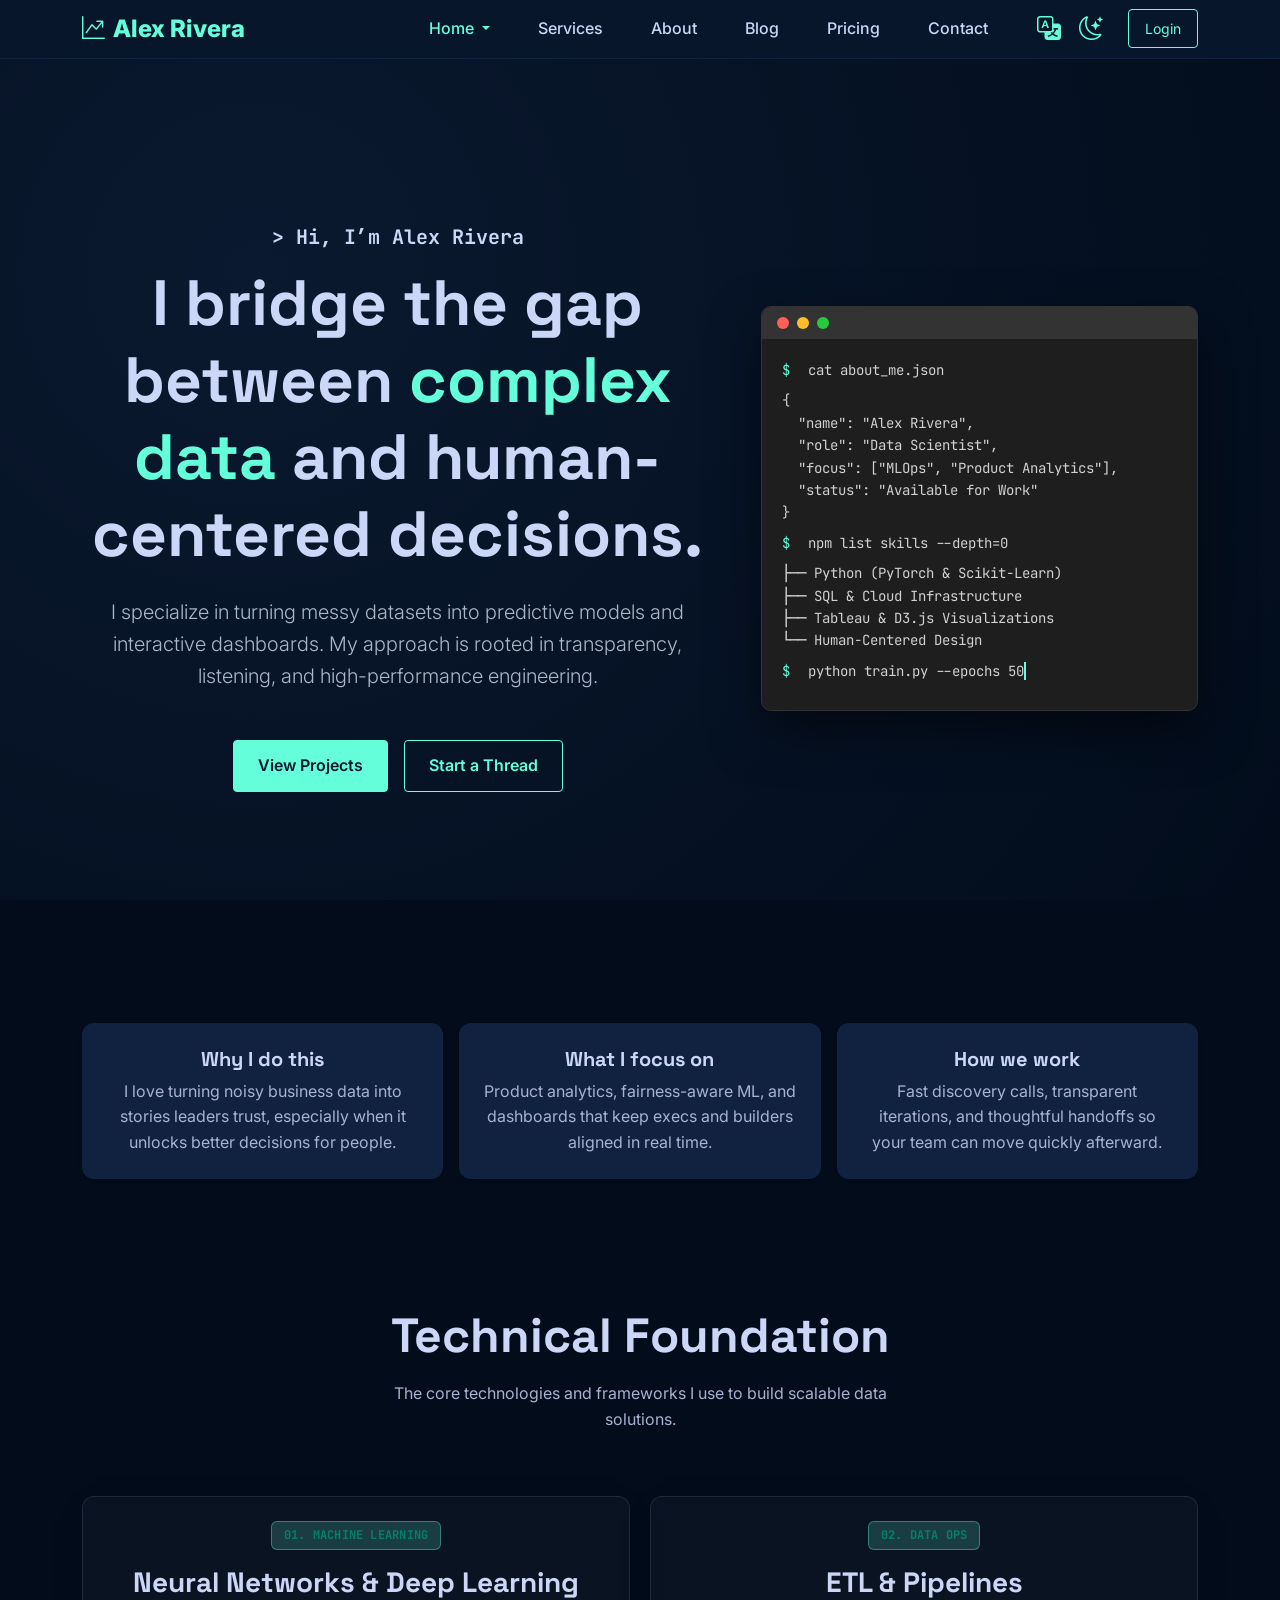
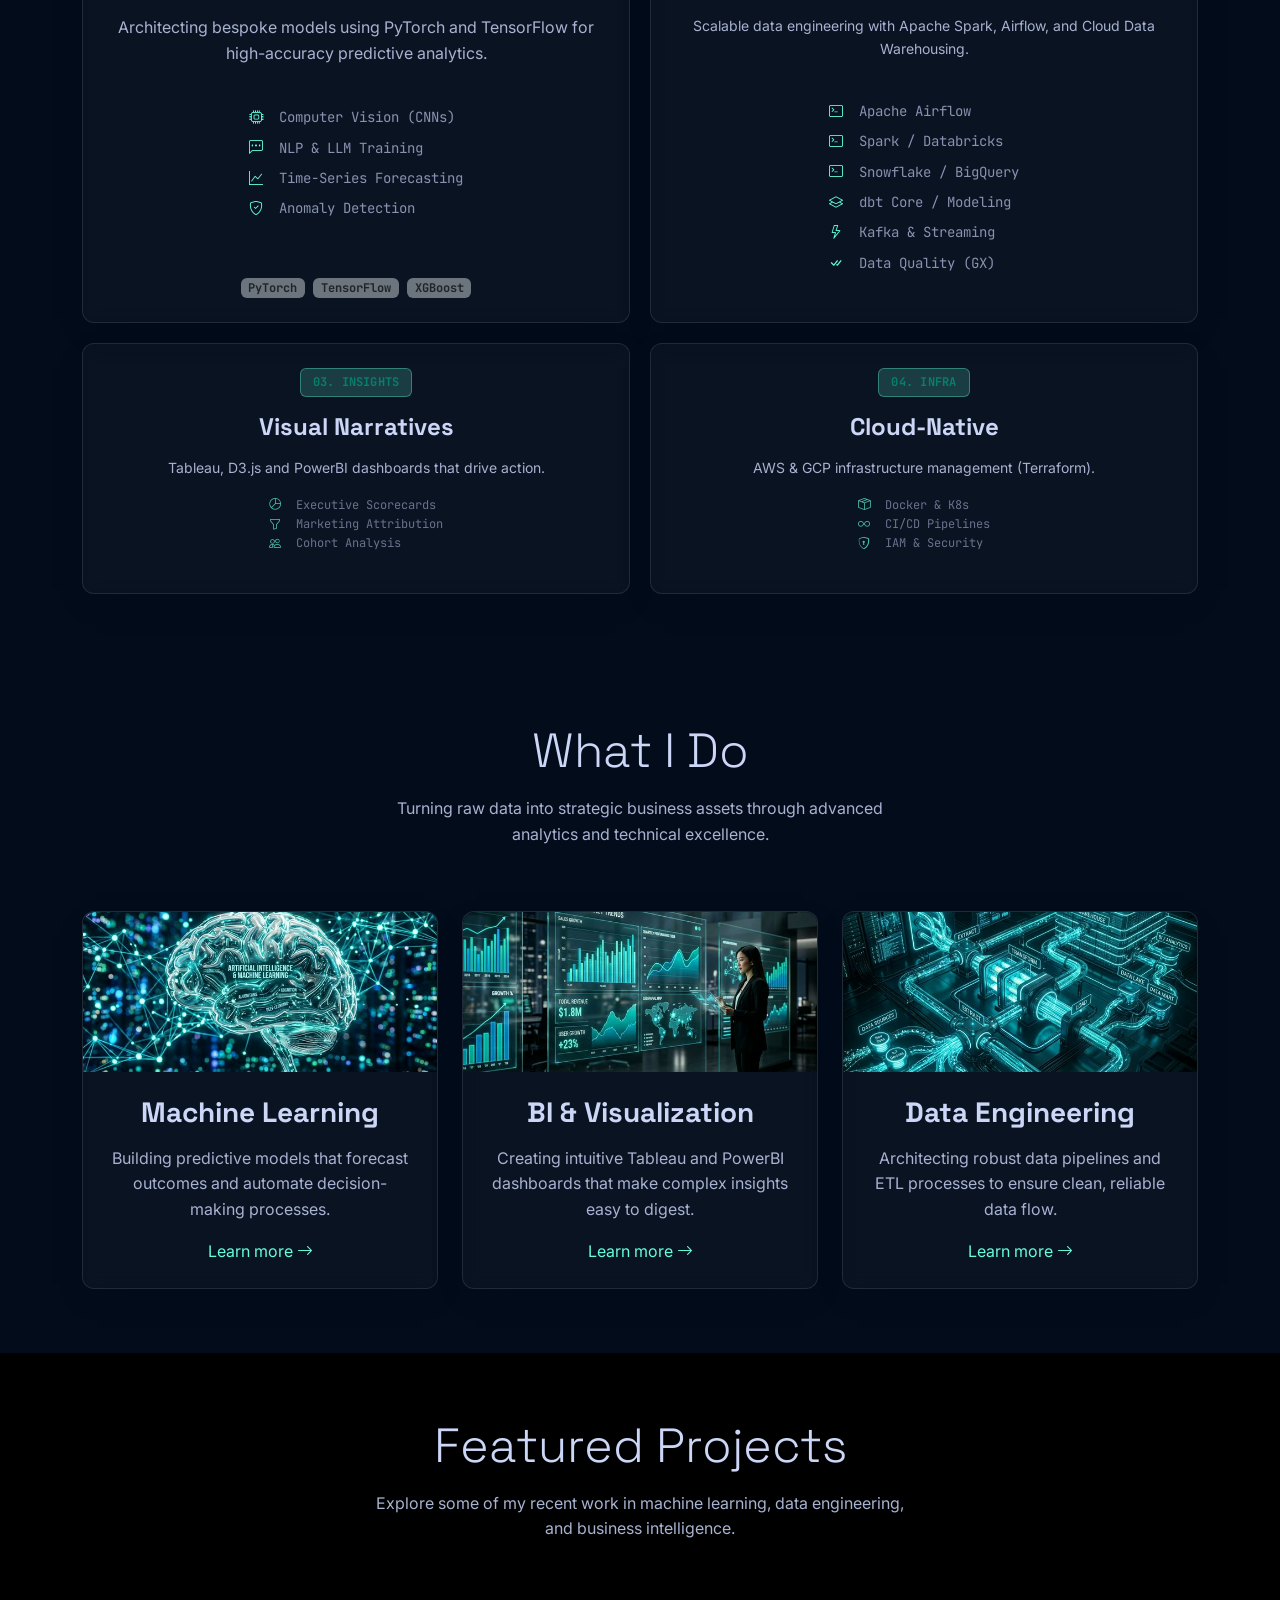
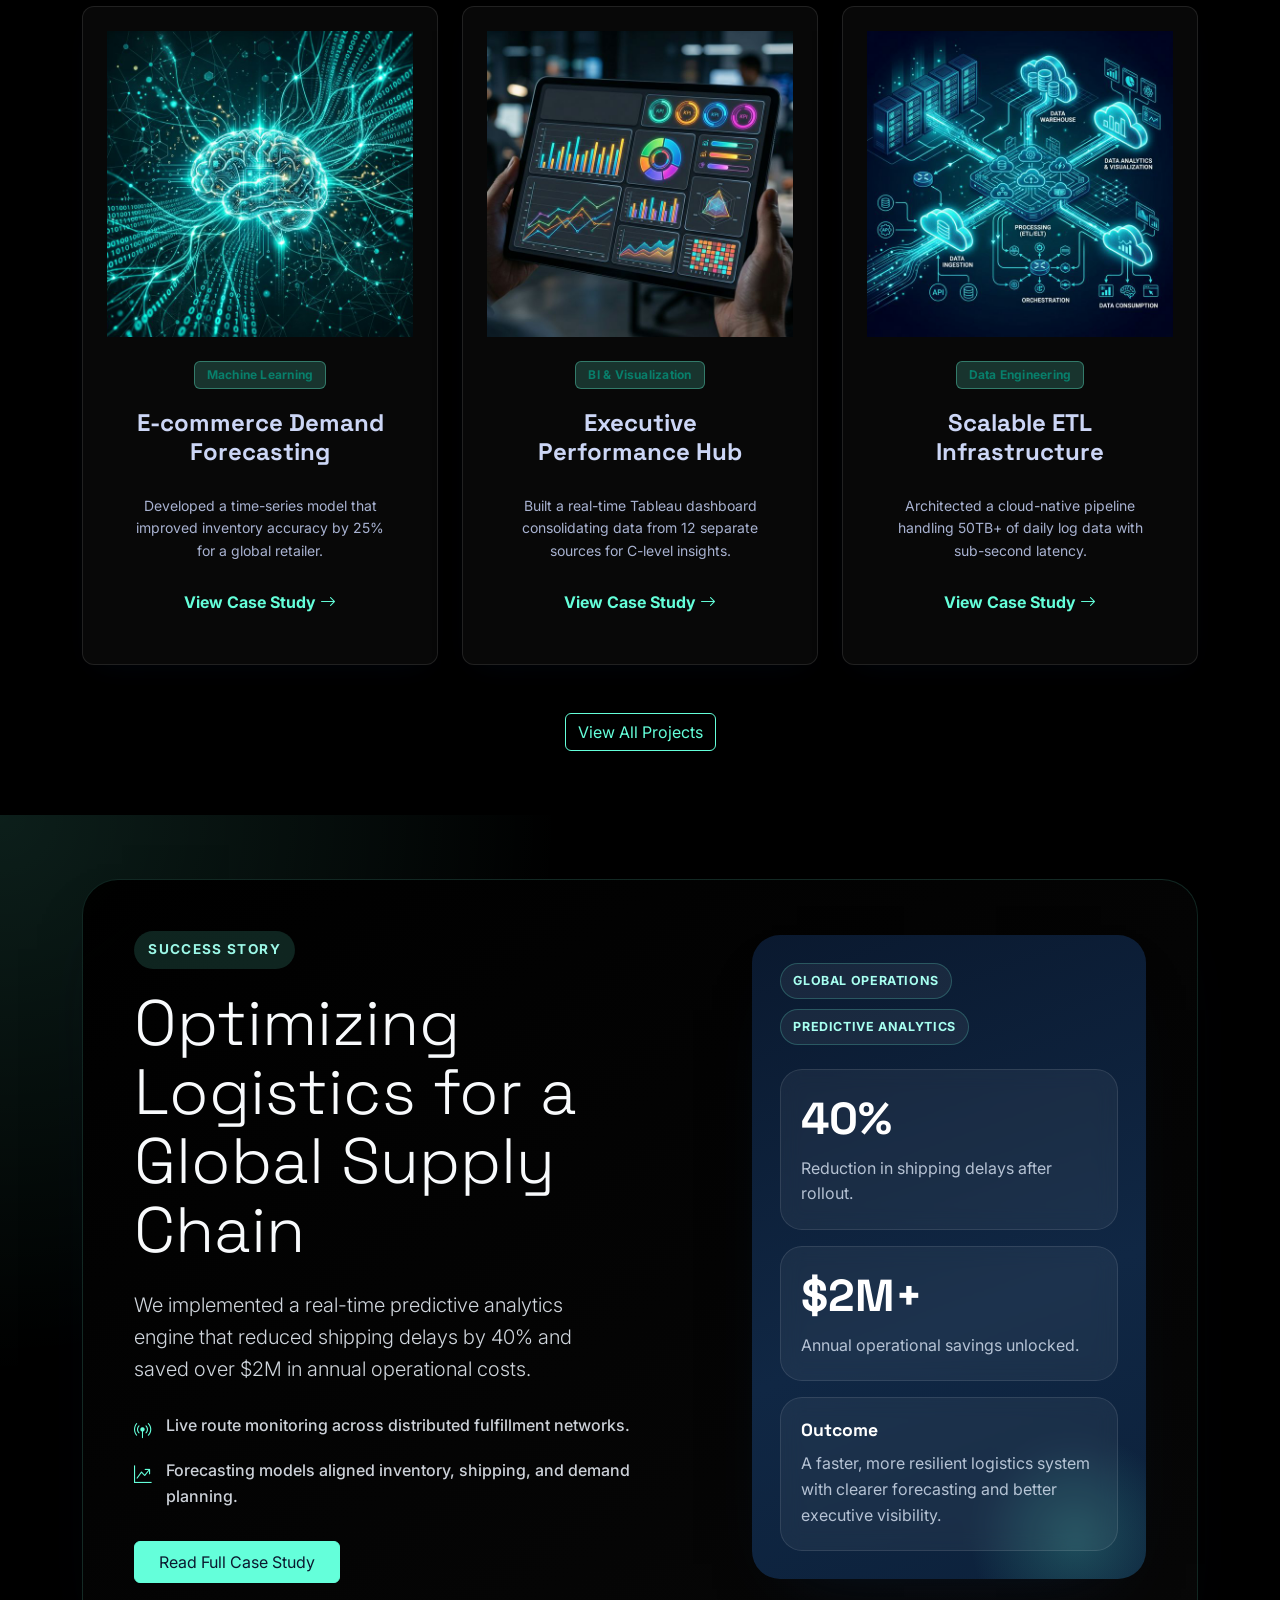
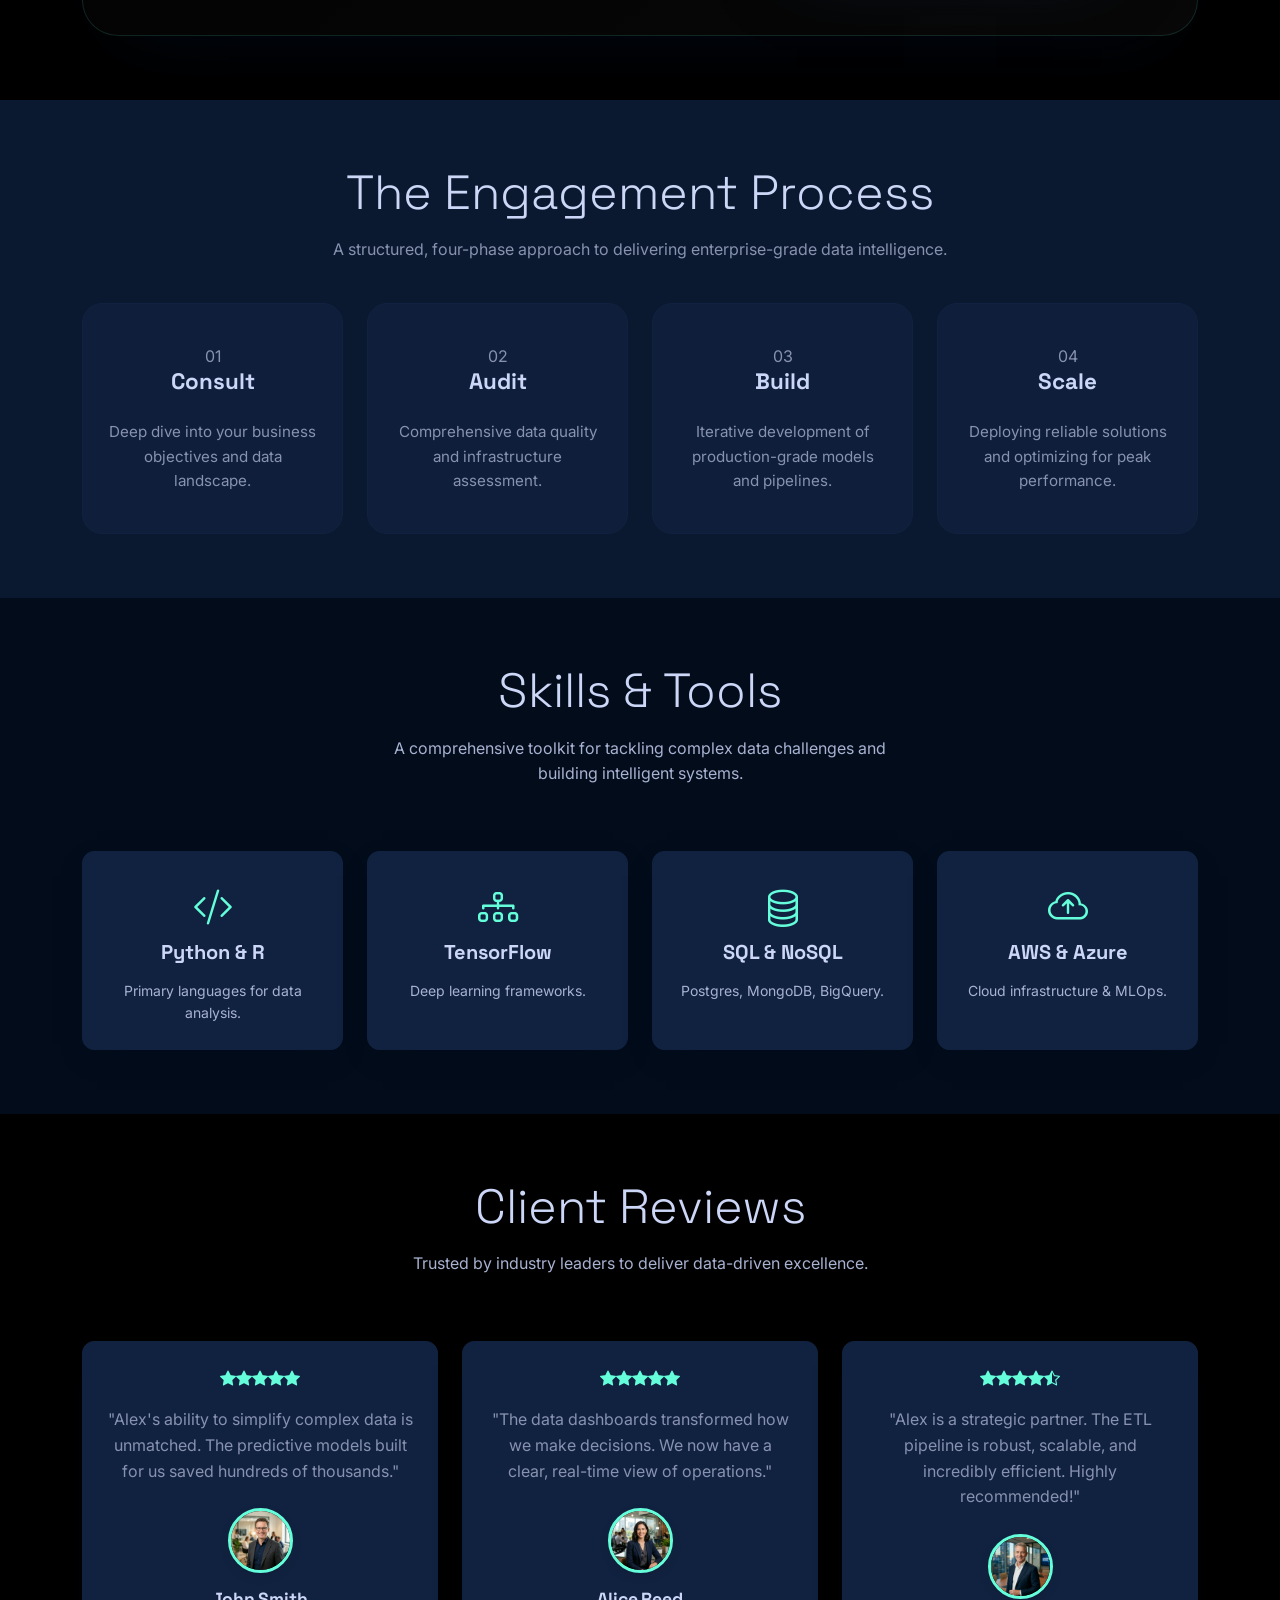
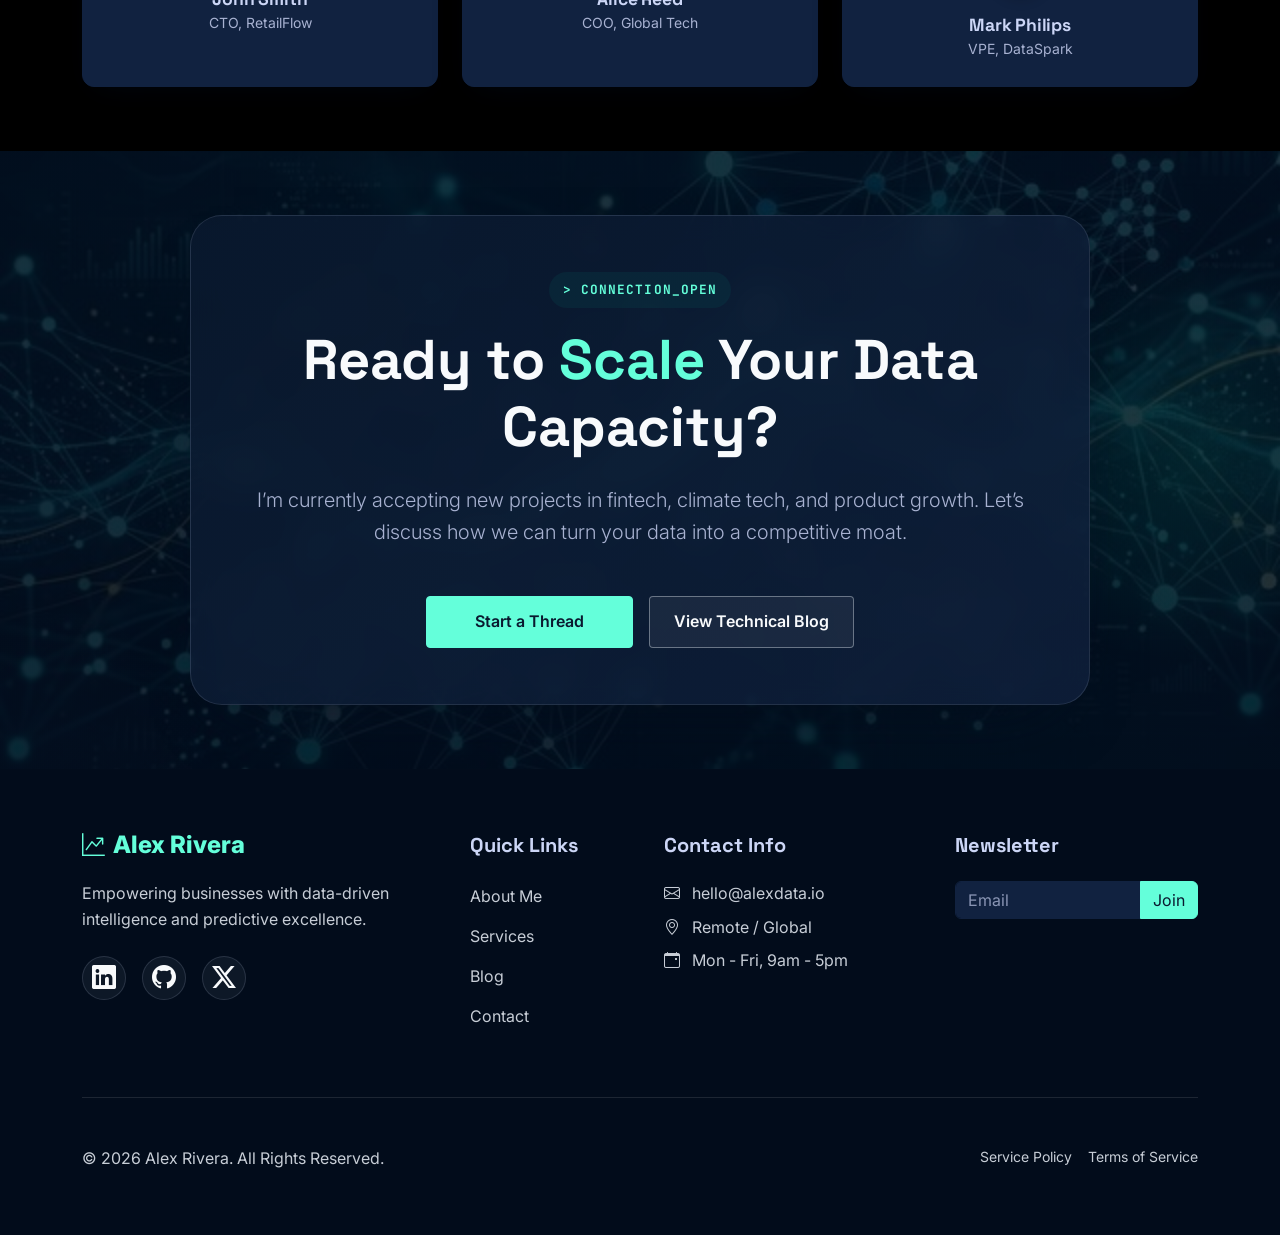
==== commit 9c08829f: "Fix enterprise section background and update portfolio styling" ====
--- a/index.html
+++ b/index.html
@@ -3,7 +3,7 @@
 <head>
     <meta charset="UTF-8">
     <meta name="viewport" content="width=device-width, initial-scale=1.0">
-    <title>Alex Data | Freelance Data Scientist & ML Engineer</title>
+    <title>Alex Rivera | Freelance Data Scientist & ML Engineer</title>
     <link rel="icon" type="image/svg+xml" href="assets/images/favicon.svg">
     <meta name="description" content="Senior Freelance Data Scientist specializing in Machine Learning, Predictive Analytics, and Data Visualization. Turning complex data into actionable insights.">
     <meta name="keywords" content="Data Scientist, Freelance, Machine Learning, AI, Python, Tableau, Data Portfolio">
@@ -13,7 +13,7 @@
     <link href="https://cdn.jsdelivr.net/npm/bootstrap-icons@1.11.0/font/bootstrap-icons.css" rel="stylesheet">
     <link rel="preconnect" href="https://fonts.googleapis.com">
     <link rel="preconnect" href="https://fonts.gstatic.com" crossorigin>
-    <link href="https://fonts.googleapis.com/css2?family=Inter:wght@400;500;600;700;800&family=Space+Grotesk:wght@400;500;600;700&display=swap" rel="stylesheet">
+    <link href="https://fonts.googleapis.com/css2?family=Inter:wght@400;500;600;700;800&family=Space+Grotesk:wght@400;500;600;700&family=JetBrains+Mono:wght@400;500&display=swap" rel="stylesheet">
     <link rel="stylesheet" href="assets/css/style.css">
 
     <!-- Schema.org JSON-LD -->
@@ -21,7 +21,7 @@
     {
       "@context": "https://schema.org",
       "@type": "Person",
-      "name": "Alex Data",
+      "name": "Alex Rivera",
       "jobTitle": "Freelance Data Scientist",
       "url": "https://alexdata.io",
       "sameAs": [
@@ -32,23 +32,22 @@
     </script>
 </head>
 <body>
-
+    <div class="data-grid-overlay"></div>
     <!-- Preloader -->
     <div id="preloader">
         <div class="spinner"></div>
     </div>
-
     <!-- Header / Navbar -->
     <nav class="navbar navbar-expand-lg sticky-top">
         <div class="container">
             <a class="navbar-brand" href="index.html">
-                <i class="bi bi-graph-up-arrow me-2"></i>Alex Data
+                <i class="bi bi-graph-up-arrow me-2"></i>Alex Rivera
             </a>
             <button class="navbar-toggler" type="button" data-bs-toggle="collapse" data-bs-target="#navbarNav">
                 <span class="bi bi-list text-secondary fs-1"></span>
             </button>
             <div class="collapse navbar-collapse" id="navbarNav">
-                <ul class="navbar-nav site-nav-links align-items-center">
+                <ul class="navbar-nav ms-auto align-items-center gap-2 gap-lg-3">
                     <li class="nav-item dropdown">
                         <a class="nav-link dropdown-toggle active" href="#" id="homeDropdown" role="button" data-bs-toggle="dropdown" aria-expanded="false">
                             Home
@@ -63,27 +62,62 @@
                     <li class="nav-item"><a class="nav-link" href="blog.html">Blog</a></li>
                     <li class="nav-item"><a class="nav-link" href="pricing.html">Pricing</a></li>
                     <li class="nav-item"><a class="nav-link" href="contact.html">Contact</a></li>
-                </ul>
-                <ul class="navbar-nav site-nav-actions align-items-center">
+                    
+                    <!-- Action Buttons -->
+                    <li class="nav-item ms-lg-3">
+                        <button id="rtl-toggle" class="btn btn-link text-secondary p-0" aria-label="Toggle RTL">
+                            <i class="bi bi-translate fs-4"></i>
+                        </button>
+                    </li>
                     <li class="nav-item">
-                        <a href="contact.html" class="btn btn-primary-custom btn-sm py-2 px-4 text-white">Reach Me</a>
+                        <button id="theme-toggle" class="btn btn-link text-secondary p-0" aria-label="Toggle Dark Mode">
+                            <i class="bi bi-moon-stars fs-4"></i>
+                        </button>
+                    </li>
+                    <li class="nav-item ms-lg-2">
+                        <a href="login.html" class="btn btn-outline-custom btn-sm py-2 px-3">Login</a>
                     </li>
                 </ul>
             </div>
         </div>
     </nav>
 
+
     <!-- Hero Section -->
     <header class="hero-section">
-        <div class="container text-center">
-            <div class="row justify-content-center">
-                <div class="col-lg-8">
-                    <h5 class="text-secondary mb-3">Hi, I’m Alex—your partner for purposeful data work.</h5>
-                    <h1 class="display-3 mb-4">I help bold product and ops teams in fintech, healthcare, and climate turn messy data into confident, human-centered decisions.</h1>
-                    <p class="lead mb-5 text-muted">Every engagement begins with listening. I’m passionate about translating business problems into predictive models and dashboards that feel simple, transparent, and tailored to the people who rely on them.</p>
+        <div class="container">
+            <div class="row align-items-center g-5">
+                <div class="col-lg-7 text-center">
+                    <h5 class="text-secondary mb-3 font-mono">> Hi, I’m Alex Rivera</h5>
+                    <h1 class="display-3 mb-4 fw-bold">I bridge the gap between <span class="text-secondary">complex data</span> and human-centered decisions.</h1>
+                    <p class="lead mb-5 text-muted">I specialize in turning messy datasets into predictive models and interactive dashboards. My approach is rooted in transparency, listening, and high-performance engineering.</p>
                     <div class="d-flex gap-3 justify-content-center">
                         <a href="blog.html" class="btn-custom btn-primary-custom">View Projects</a>
-                        <a href="contact.html" class="btn-custom btn-outline-custom">Work With Me</a>
+                        <a href="contact.html" class="btn-custom btn-outline-custom">Start a Thread</a>
+                    </div>
+                </div>
+                <div class="col-lg-5">
+                    <div class="terminal-window">
+                        <div class="terminal-header">
+                            <div class="dot dot--red"></div>
+                            <div class="dot dot--yellow"></div>
+                            <div class="dot dot--green"></div>
+                        </div>
+                        <div class="terminal-body">
+                            <div class="terminal-line"><span class="terminal-prompt">$</span> cat about_me.json</div>
+                            <div class="terminal-line">{
+  "name": "Alex Rivera",
+  "role": "Data Scientist",
+  "focus": ["MLOps", "Product Analytics"],
+  "status": "Available for Work"
+}</div>
+                            <div class="terminal-line"><span class="terminal-prompt">$</span> npm list skills --depth=0</div>
+                            <div class="terminal-line">├── Python (PyTorch & Scikit-Learn)
+├── SQL & Cloud Infrastructure
+├── Tableau & D3.js Visualizations
+└── Human-Centered Design</div>
+                            <div class="terminal-line"><span class="terminal-prompt">$</span> <span class="typing-text">_</span></div>
+                        </div>
                     </div>
                 </div>
             </div>
@@ -116,24 +150,80 @@
     </section>
 
     <!-- Stats Section -->
-    <section class="section-padding bg-light-subtle">
-        <div class="container">
-            <div class="row text-center g-4">
-                <div class="col-md-3 col-6">
-                    <h2 class="text-secondary">50+</h2>
-                    <p class="mb-0">Projects Completed</p>
-                </div>
-                <div class="col-md-3 col-6">
-                    <h2 class="text-secondary">100M+</h2>
-                    <p class="mb-0">Rows Analyzed</p>
-                </div>
-                <div class="col-md-3 col-6">
-                    <h2 class="text-secondary">12+</h2>
-                    <p class="mb-0">Industry Awards</p>
-                </div>
-                <div class="col-md-3 col-6">
-                    <h2 class="text-secondary">99%</h2>
-                    <p class="mb-0">Happy Clients</p>
+    </section>
+
+    <!-- Technical Stack (Bento Grid) -->
+    <section class="section-padding">
+        <div class="container">
+            <div class="row justify-content-center mb-5">
+                <div class="col-lg-6 text-center">
+                    <h2 class="display-5 fw-bold">Technical Foundation</h2>
+                    <p class="text-muted">The core technologies and frameworks I use to build scalable data solutions.</p>
+                </div>
+            </div>
+            <div class="bento-grid">
+                <!-- Large Item: Core ML -->
+                <div class="bento-item bento-item--large">
+                    <div class="card-custom glass-card p-4 d-flex flex-column justify-content-between text-center">
+                        <div>
+                            <span class="badge featured-project-badge mb-3 font-mono">01. MACHINE LEARNING</span>
+                            <h3 class="fw-bold">Neural Networks & Deep Learning</h3>
+                            <p class="text-muted">Architecting bespoke models using PyTorch and TensorFlow for high-accuracy predictive analytics.</p>
+                            <ul class="list-unstyled mt-4 font-mono small d-inline-block text-start">
+                                <li class="mb-2"><i class="bi bi-cpu text-secondary me-2"></i> Computer Vision (CNNs)</li>
+                                <li class="mb-2"><i class="bi bi-chat-left-dots text-secondary me-2"></i> NLP & LLM Training</li>
+                                <li class="mb-2"><i class="bi bi-graph-up text-secondary me-2"></i> Time-Series Forecasting</li>
+                                <li class="mb-2"><i class="bi bi-shield-check text-secondary me-2"></i> Anomaly Detection</li>
+                            </ul>
+                        </div>
+                        <div class="d-flex gap-2 justify-content-center">
+                            <span class="badge bg-secondary text-dark font-mono">PyTorch</span>
+                            <span class="badge bg-secondary text-dark font-mono">TensorFlow</span>
+                            <span class="badge bg-secondary text-dark font-mono">XGBoost</span>
+                        </div>
+                    </div>
+                </div>
+                <!-- Tall Item: Data Pipelines -->
+                <div class="bento-item bento-item--tall">
+                    <div class="card-custom glass-card p-4 text-center">
+                        <span class="badge featured-project-badge mb-3 font-mono">02. DATA OPS</span>
+                        <h3 class="fw-bold">ETL & Pipelines</h3>
+                        <p class="text-muted small">Scalable data engineering with Apache Spark, Airflow, and Cloud Data Warehousing.</p>
+                        <ul class="list-unstyled mt-4 font-mono small d-inline-block text-start">
+                            <li class="mb-2"><i class="bi bi-terminal text-secondary me-2"></i> Apache Airflow</li>
+                            <li class="mb-2"><i class="bi bi-terminal text-secondary me-2"></i> Spark / Databricks</li>
+                            <li class="mb-2"><i class="bi bi-terminal text-secondary me-2"></i> Snowflake / BigQuery</li>
+                            <li class="mb-2"><i class="bi bi-layers text-secondary me-2"></i> dbt Core / Modeling</li>
+                            <li class="mb-2"><i class="bi bi-lightning text-secondary me-2"></i> Kafka & Streaming</li>
+                            <li class="mb-2"><i class="bi bi-check-all text-secondary me-2"></i> Data Quality (GX)</li>
+                        </ul>
+                    </div>
+                </div>
+                <!-- Regular Item: Visualization -->
+                <div class="bento-item">
+                    <div class="card-custom glass-card p-4 text-center">
+                        <span class="badge featured-project-badge mb-3 font-mono">03. INSIGHTS</span>
+                        <h4 class="fw-bold">Visual Narratives</h4>
+                        <p class="text-muted small mb-3">Tableau, D3.js and PowerBI dashboards that drive action.</p>
+                        <ul class="list-unstyled font-mono x-small opacity-75 d-inline-block text-start">
+                            <li><i class="bi bi-pie-chart text-secondary me-2"></i> Executive Scorecards</li>
+                            <li><i class="bi bi-funnel text-secondary me-2"></i> Marketing Attribution</li>
+                            <li><i class="bi bi-people text-secondary me-2"></i> Cohort Analysis</li>
+                        </ul>
+                    </div>
+                </div>
+                <!-- Regular Item: Cloud -->
+                <div class="bento-item">
+                    <div class="card-custom glass-card p-4 text-center">
+                        <span class="badge featured-project-badge mb-3 font-mono">04. INFRA</span>
+                        <h4 class="fw-bold">Cloud-Native</h4>
+                        <p class="text-muted small mb-3">AWS & GCP infrastructure management (Terraform).</p>
+                        <ul class="list-unstyled font-mono x-small opacity-75 d-inline-block text-start">
+                            <li><i class="bi bi-box-seam text-secondary me-2"></i> Docker & K8s</li>
+                            <li><i class="bi bi-infinity text-secondary me-2"></i> CI/CD Pipelines</li>
+                            <li><i class="bi bi-shield-lock text-secondary me-2"></i> IAM & Security</li>
+                        </ul>
+                    </div>
                 </div>
             </div>
         </div>
@@ -150,7 +240,7 @@
             </div>
             <div class="row g-4">
                 <div class="col-lg-4">
-                    <div class="card-custom text-center service-card">
+                    <div class="card-custom text-center service-card glass-card">
                         <div class="service-card-image-wrap mb-4">
                             <img src="assets/images/service-ml-new.png" alt="Machine Learning" class="service-card-img">
                         </div>
@@ -160,7 +250,7 @@
                     </div>
                 </div>
                 <div class="col-lg-4">
-                    <div class="card-custom text-center service-card">
+                    <div class="card-custom text-center service-card glass-card">
                         <div class="service-card-image-wrap mb-4">
                             <img src="assets/images/service-bi-new.png" alt="BI & Visualization" class="service-card-img">
                         </div>
@@ -170,7 +260,7 @@
                     </div>
                 </div>
                 <div class="col-lg-4">
-                    <div class="card-custom text-center service-card">
+                    <div class="card-custom text-center service-card glass-card">
                         <div class="service-card-image-wrap mb-4">
                             <img src="assets/images/service-data-new.png" alt="Data Engineering" class="service-card-img">
                         </div>
@@ -194,7 +284,7 @@
             </div>
             <div class="row g-4">
                 <div class="col-lg-4 col-md-6">
-                    <div class="card-custom featured-project-card p-0 overflow-hidden">
+                    <div class="card-custom text-center service-card glass-card">
                         <img src="assets/images/service_ml.png" alt="Predictive Analytics" class="img-fluid w-100">
                         <div class="featured-project-card__body p-4 text-center">
                             <span class="badge featured-project-badge mb-2">Machine Learning</span>
@@ -205,7 +295,7 @@
                     </div>
                 </div>
                 <div class="col-lg-4 col-md-6">
-                    <div class="card-custom featured-project-card p-0 overflow-hidden">
+                    <div class="card-custom text-center service-card glass-card">
                         <img src="assets/images/service_bi.png" alt="Real-time Dashboard" class="img-fluid w-100">
                         <div class="featured-project-card__body p-4 text-center">
                             <span class="badge featured-project-badge mb-2">BI & Visualization</span>
@@ -216,7 +306,7 @@
                     </div>
                 </div>
                 <div class="col-lg-4 col-md-6">
-                    <div class="card-custom featured-project-card p-0 overflow-hidden">
+                    <div class="card-custom text-center service-card glass-card">
                         <img src="assets/images/service_eng.png" alt="Data Pipeline" class="img-fluid w-100">
                         <div class="featured-project-card__body p-4 text-center">
                             <span class="badge featured-project-badge mb-2">Data Engineering</span>
@@ -235,7 +325,7 @@
     <!-- Success Story -->
     <section class="success-story-section section-padding">
         <div class="container">
-            <div class="success-story-shell">
+            <div class="success-story-shell glass-card">
                 <div class="row align-items-center g-5">
                     <div class="col-xl-7">
                         <div class="success-story-copy">
@@ -424,16 +514,16 @@
         </div>
     </section>
 
-    <!-- Call to Action -->
     <section id="cta" class="section-padding text-center">
         <div class="container">
-            <div class="cta-shell mx-auto">
-            <h2 class="display-4 mb-4">Ready to Unlock Your Data's Potential?</h2>
-            <p class="lead mb-5 opacity-75">Let's build something intelligent together. Whether it's a predictive model or a custom dashboard, I'm here to help.</p>
-            <div class="d-flex justify-content-center gap-3 flex-wrap">
-                <a href="contact.html" class="btn-custom btn-primary-custom">Start a Project</a>
-                <a href="services.html" class="btn-custom btn-outline-custom">Explore Services</a>
-            </div>
+            <div class="cta-shell glass-card mx-auto">
+                <span class="contact-hero-kicker font-mono">> CONNECTION_OPEN</span>
+                <h2 class="display-4 mb-4 fw-bold">Ready to <span class="text-secondary">Scale</span> Your Data Capacity?</h2>
+                <p class="lead mb-5 text-muted mx-auto" style="max-width: 800px;">I’m currently accepting new projects in fintech, climate tech, and product growth. Let’s discuss how we can turn your data into a competitive moat.</p>
+                <div class="d-flex justify-content-center gap-3 flex-wrap">
+                    <a href="contact.html" class="btn-custom btn-primary-custom px-5">Start a Thread</a>
+                    <a href="blog.html" class="btn-custom btn-outline-custom">View Technical Blog</a>
+                </div>
             </div>
         </div>
     </section>
@@ -442,7 +532,7 @@
         <div class="container">
             <div class="row g-5">
                 <div class="col-lg-4">
-                    <a class="navbar-brand text-secondary fs-3 mb-4 d-block" href="index.html"><i class="bi bi-graph-up-arrow me-2"></i>Alex Data</a>
+                    <a class="navbar-brand text-secondary fs-3 mb-4 d-block" href="index.html"><i class="bi bi-graph-up-arrow me-2"></i>Alex Rivera</a>
                     <p class="text-muted mb-4">Empowering businesses with data-driven intelligence and predictive excellence.</p>
                     <div class="social-links d-flex gap-3">
                         <a href="#" class="text-light fs-4"><i class="bi bi-linkedin"></i></a>
@@ -480,7 +570,7 @@
             <hr class="my-5 border-secondary">
             <div class="row">
                 <div class="col-md-6 text-center text-md-start">
-                    <p class="text-muted mb-0">&copy; 2026 Alex Data. All Rights Reserved.</p>
+                    <p class="text-muted mb-0">&copy; 2026 Alex Rivera. All Rights Reserved.</p>
                 </div>
                 <div class="col-md-6 text-center text-md-end">
                     <div class="d-flex gap-3 justify-content-center justify-content-md-end">
--- a/assets/css/style.css
+++ b/assets/css/style.css
@@ -16,23 +16,31 @@
 :root {
     /* Brand Colors */
     --primary-color: #0A192F;
-    --secondary-color: #64FFDA;
+    --secondary-color: #008b72; /* Darker teal for accessibility in light theme */
     --accent-color: #F2A900;
     
+    /* Font Families */
+    --font-main: 'Inter', sans-serif;
+    --font-heading: 'Space Grotesk', sans-serif;
+    --font-mono: 'JetBrains Mono', monospace;
+
+    /* Technical Patterns */
+    --grid-bg: radial-gradient(rgba(100, 255, 218, 0.1) 1px, transparent 1px);
+    --grid-size: 30px;
+
     /* Neutral Colors (Light Theme Default) */
     --bg-color: #FFFFFF;
     --bg-subtle: #F7FAFC;
-    --text-color: #0F172A; /* Slate 900 for maximum contrast */
-    --text-muted: #334155; /* Slate 700 for high readability */
+    --text-color: #0F172A;
+    --text-muted: #334155;
     --heading-color: #111827;
-    --secondary-color: #008B72; /* Accessible Teal for light mode */
     --border-color: #E2E8F0;
     --card-bg: #FFFFFF;
     --footer-bg: #0A192F;
     --footer-text: #F8FAFC;
-    --navbar-bg: rgba(255, 255, 255, 0.95);
+    --navbar-bg: rgba(255, 255, 255, 0.9);
     --navbar-text: #1A202C;
-    --hero-bg: linear-gradient(rgba(242, 247, 252, 0.92), rgba(226, 232, 240, 0.92)), url('../images/hero-bg.png');
+    --hero-bg: radial-gradient(circle at 50% 50%, #f4f8fe 0%, #e2e8f0 100%);
     --hero-text: #1A202C;
     
     /* Dark Mode Defaults (will be overridden) */
@@ -56,9 +64,9 @@
     --transition-fast: all 0.2s ease-in-out;
     --transition-slow: all 0.4s ease-in-out;
 
-    /* Engagement Section Colors */
-    --engagement-bg: #1A1D23;
-    --engagement-card-bg: rgba(255, 255, 255, 0.95);
+    /* Engagement Section Colors (Light Mode Default) */
+    --engagement-bg: #F8FAFC;
+    --engagement-card-bg: #FFFFFF;
     --engagement-num-bg: #E6F6F3;
     --engagement-num-text: #008B72;
     --engagement-title-text: #1A202C;
@@ -67,23 +75,28 @@
 
 /* Dark Mode Overrides */
 [data-theme="dark"] {
-    --bg-color: var(--dark-bg);
+    --bg-color: #020c1b;
     --bg-subtle: #000000;
-    --text-color: var(--dark-text);
-    --text-muted: var(--dark-text-muted);
-    --heading-color: var(--dark-heading);
-    --border-color: var(--dark-border);
-    --card-bg: var(--dark-card);
-    --footer-bg: #000000;
-    --secondary-color: #64FFDA; /* Restore Mint for dark mode */
-    --navbar-bg: rgba(0, 0, 0, 0.95);
-    --navbar-text: #E6F1FF;
-    --hero-bg: linear-gradient(rgba(0, 0, 0, 0.84), rgba(0, 0, 0, 0.9)), url('../images/hero-bg.png');
+    --text-color: #8892b0;
+    --text-muted: #a8b2d1;
+    --heading-color: #ccd6f6;
+    --border-color: #112240;
+    --card-bg: #112240;
+    --footer-bg: #020c1b;
+    --secondary-color: #64FFDA; /* Bright mint remains for dark mode */
+    --navbar-bg: rgba(10, 25, 47, 0.85);
+    --navbar-text: #ccd6f6;
+    --hero-bg: radial-gradient(circle at 20% 30%, #0a192f 0%, #020c1b 100%);
     --hero-text: #FFFFFF;
-    --engagement-bg: #000000;
-    --engagement-card-bg: #0b0b0b;
-    --engagement-title-text: #F8FAFC;
-    --engagement-desc-text: #CBD5E1;
+    --grid-bg: radial-gradient(rgba(100, 255, 218, 0.05) 1px, transparent 1px);
+
+    /* Engagement Section Dark Overrides */
+    --engagement-bg: #0A192F;
+    --engagement-card-bg: rgba(17, 34, 64, 0.7);
+    --engagement-num-bg: rgba(100, 255, 218, 0.1);
+    --engagement-num-text: #64FFDA;
+    --engagement-title-text: #CCD6F6;
+    --engagement-desc-text: #8892B0;
 }
 
 /* 2. Reset & Base */
@@ -94,7 +107,7 @@
 }
 
 body {
-    font-family: 'Inter', sans-serif;
+    font-family: var(--font-main);
     background-color: var(--bg-color);
     color: var(--text-color);
     line-height: 1.6;
@@ -103,6 +116,19 @@
     min-height: 100vh;
     display: flex;
     flex-direction: column;
+}
+
+.data-grid-overlay {
+    position: fixed;
+    top: 0;
+    left: 0;
+    width: 100%;
+    height: 100%;
+    background-image: var(--grid-bg);
+    background-size: var(--grid-size) var(--grid-size);
+    pointer-events: none;
+    z-index: -1;
+    opacity: 0.5;
 }
 
 body > footer {
@@ -188,8 +214,13 @@
 /* 3. Typography */
 h1, h2, h3, h4, h5, h6 {
     color: var(--heading-color);
+    font-family: var(--font-heading);
     font-weight: 700;
     margin-bottom: var(--space-2);
+}
+
+.font-mono {
+    font-family: var(--font-mono) !important;
 }
 
 a {
@@ -260,10 +291,23 @@
 .card-custom {
     background-color: var(--card-bg);
     border: 1px solid var(--border-color);
-    border-radius: 8px;
+    border-radius: 12px;
     padding: var(--space-3);
     transition: var(--transition-slow);
     height: 100%;
+    backdrop-filter: blur(8px);
+    -webkit-backdrop-filter: blur(8px);
+}
+
+.glass-card {
+    background: rgba(255, 255, 255, 0.03);
+    border: 1px solid rgba(255, 255, 255, 0.1);
+    box-shadow: 0 8px 32px 0 rgba(0, 0, 0, 0.37);
+}
+
+[data-theme="light"] .glass-card {
+    background: rgba(255, 255, 255, 0.7);
+    border: 1px solid rgba(0, 0, 0, 0.05);
 }
 
 .badge-category {
@@ -307,6 +351,10 @@
     color: #087f6b !important;
     font-weight: 700;
     letter-spacing: 0.02em;
+}
+
+.x-small {
+    font-size: 0.75rem;
 }
 
 .service-card {
@@ -591,6 +639,94 @@
         url('../images/hero-bg.png');
     background-size: cover;
     background-position: center;
+}
+
+/* Bento Grid */
+.bento-grid {
+    display: grid;
+    grid-template-columns: repeat(4, 1fr);
+    grid-auto-rows: minmax(200px, auto);
+    gap: 20px;
+}
+
+.bento-item {
+    grid-column: span 2;
+    grid-row: span 1;
+}
+
+.bento-item--large {
+    grid-column: span 2;
+    grid-row: span 2;
+}
+
+.bento-item--tall {
+    grid-row: span 2;
+}
+
+@media (max-width: 991px) {
+    .bento-grid {
+        grid-template-columns: repeat(2, 1fr);
+    }
+}
+
+@media (max-width: 575px) {
+    .bento-grid {
+        display: flex;
+        flex-direction: column;
+    }
+}
+
+/* Terminal Component */
+.terminal-window {
+    background: #1e1e1e;
+    border-radius: 10px;
+    box-shadow: 0 20px 50px rgba(0,0,0,0.5);
+    overflow: hidden;
+    font-family: var(--font-mono);
+    font-size: 14px;
+    color: #d1d1d1;
+    border: 1px solid #333;
+}
+
+.terminal-header {
+    background: #333;
+    padding: 10px 15px;
+    display: flex;
+    gap: 8px;
+}
+
+.dot {
+    width: 12px;
+    height: 12px;
+    border-radius: 50%;
+}
+
+.dot--red { background: #ff5f56; }
+.dot--yellow { background: #ffbd2e; }
+.dot--green { background: #27c93f; }
+
+.terminal-body {
+    padding: 20px;
+    min-height: 250px;
+}
+
+.terminal-prompt {
+    color: var(--secondary-color);
+    margin-right: 10px;
+}
+
+.terminal-line {
+    margin-bottom: 8px;
+    white-space: pre-wrap;
+}
+
+.typing-text {
+    border-right: 2px solid var(--secondary-color);
+    animation: blink 0.7s infinite;
+}
+
+@keyframes blink {
+    50% { border-color: transparent; }
 }
 
 [data-theme="dark"] #cta .cta-shell {
@@ -1789,31 +1925,27 @@
     z-index: -1;
 }
 
-#process .bg-white.bg-opacity-5 {
-    background-color: rgba(255, 255, 255, 0.96) !important;
-    border-color: rgba(15, 23, 42, 0.1) !important;
-    box-shadow: 0 18px 40px -24px rgba(15, 23, 42, 0.45);
-}
-
-#process h5.text-white {
-    color: #1E293B !important;
-}
-
-#process .process-intro {
-    color: rgba(203, 210, 230, 0.92) !important;
-}
-
-#process .bg-white.bg-opacity-5 p.text-muted {
-    color: #475569 !important;
-}
-
-#process .process-step-number {
-    color: #0F766E !important;
-}
-
-#process .process-step-number::after {
-    background: rgba(15, 118, 110, 0.14);
-    opacity: 1;
+.process-intro {
+    color: var(--text-muted);
+}
+
+.process-step-number {
+    position: relative;
+    z-index: 1;
+    color: var(--engagement-num-text) !important;
+}
+
+.process-step-number::after {
+    content: '';
+    position: absolute;
+    width: 50px;
+    height: 50px;
+    background: var(--engagement-num-bg);
+    border-radius: 50%;
+    top: 50%;
+    left: 50%;
+    transform: translate(-50%, -50%);
+    z-index: -1;
 }
 
 /* Animations */
@@ -1835,22 +1967,11 @@
 /* 9. Engagement Process Section */
 .engagement-section {
     background-color: var(--engagement-bg);
-    color: #FFFFFF;
     padding: var(--space-8) 0;
 }
 
-.engagement-header h2 {
-    font-size: 3rem;
-    font-weight: 700;
-    margin-bottom: var(--space-2);
-    color: #FFFFFF !important;
-}
-
-.engagement-header p {
-    font-size: 1.1rem;
-    color: rgba(255, 255, 255, 0.7);
-    max-width: 700px;
-    margin: 0 auto var(--space-6);
+.engagement-section h2 {
+    color: var(--engagement-title-text) !important;
 }
 
 .process-card {
@@ -1863,25 +1984,12 @@
     flex-direction: column;
     align-items: center;
     text-align: center;
+    border: 1px solid var(--border-color);
 }
 
 .process-card:hover {
     transform: translateY(-10px);
-    box-shadow: 0 15px 35px rgba(0, 0, 0, 0.2);
-}
-
-.process-number-circle {
-    width: 60px;
-    height: 60px;
-    background-color: var(--engagement-num-bg);
-    color: var(--engagement-num-text);
-    border-radius: 50%;
-    display: flex;
-    align-items: center;
-    justify-content: center;
-    font-size: 1.5rem;
-    font-weight: 800;
-    margin-bottom: var(--space-4);
+    box-shadow: 0 15px 35px rgba(0, 0, 0, 0.1);
 }
 
 .process-card h4 {
@@ -1899,5 +2007,5 @@
 }
 
 @media (max-width: 991px) {
-    .engagement-header h2 { font-size: 2.5rem; }
-}
+    .engagement-section h2 { font-size: 2.5rem; }
+}
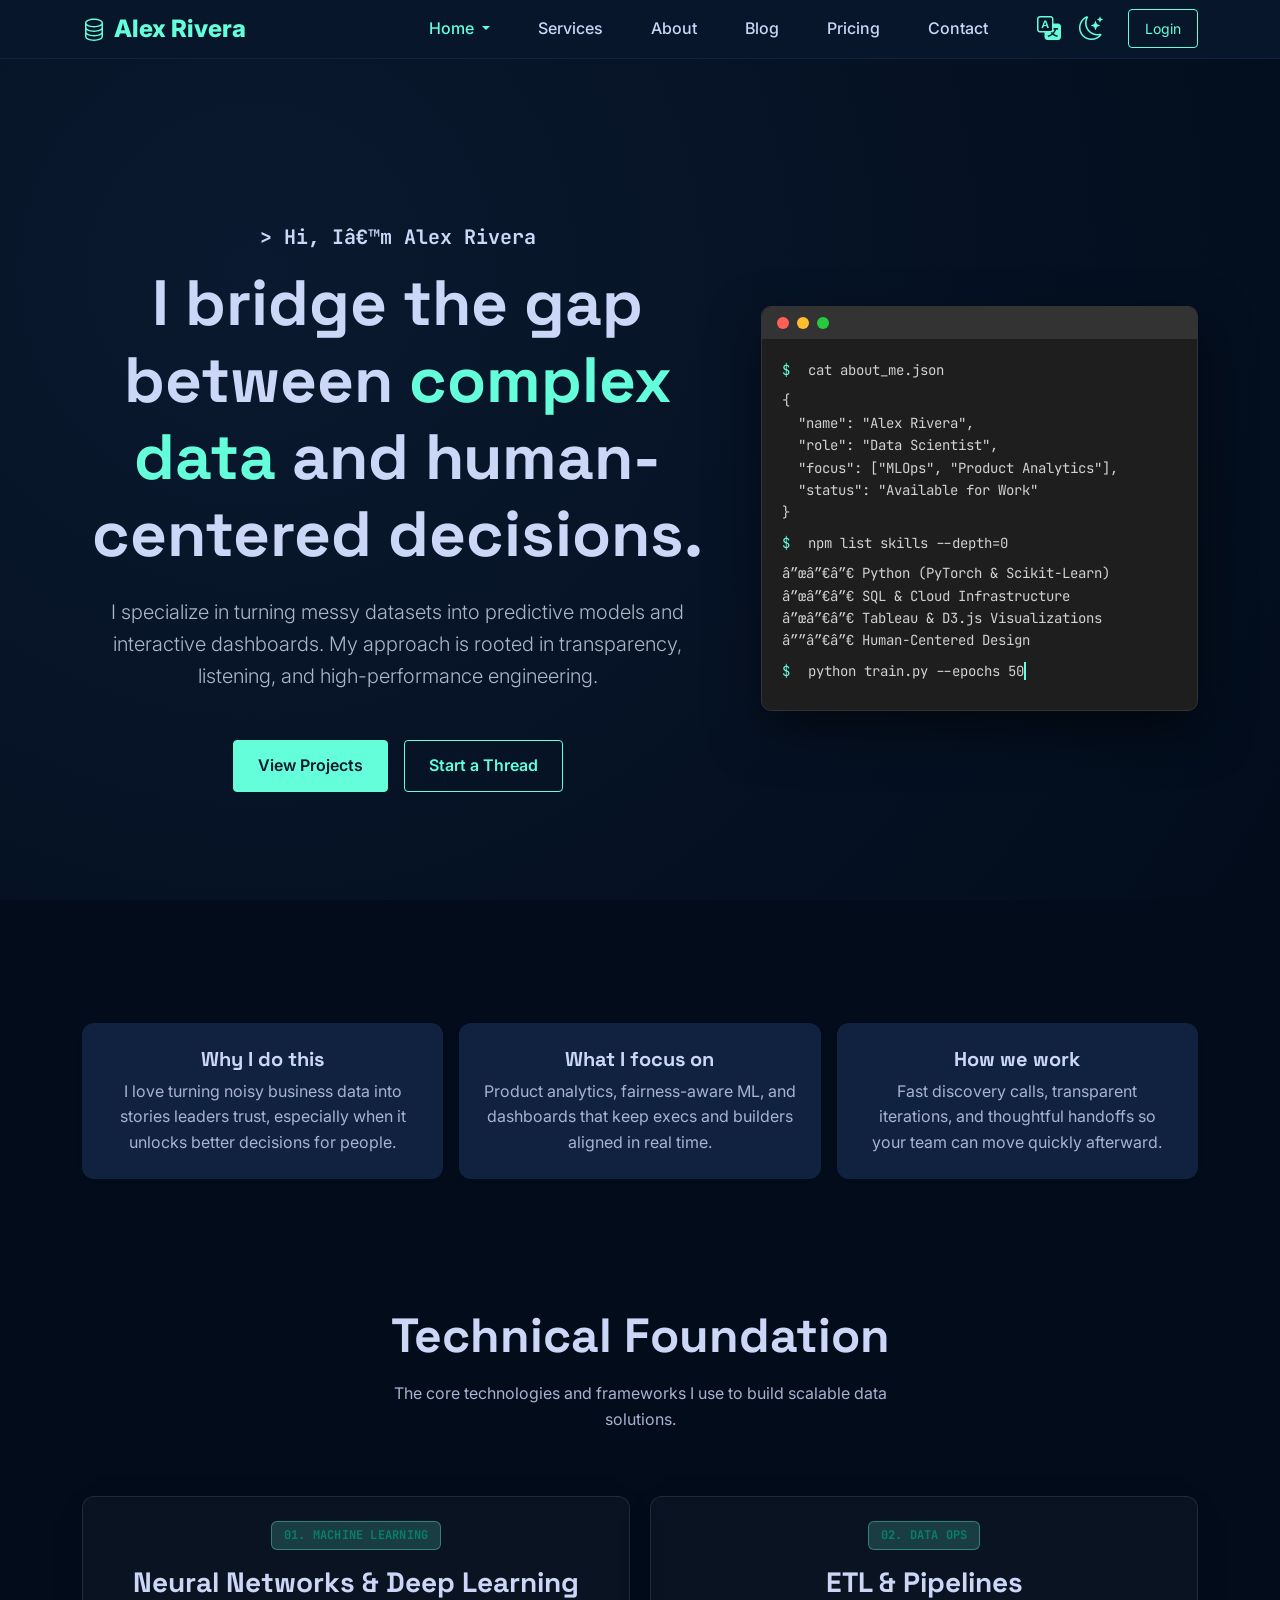
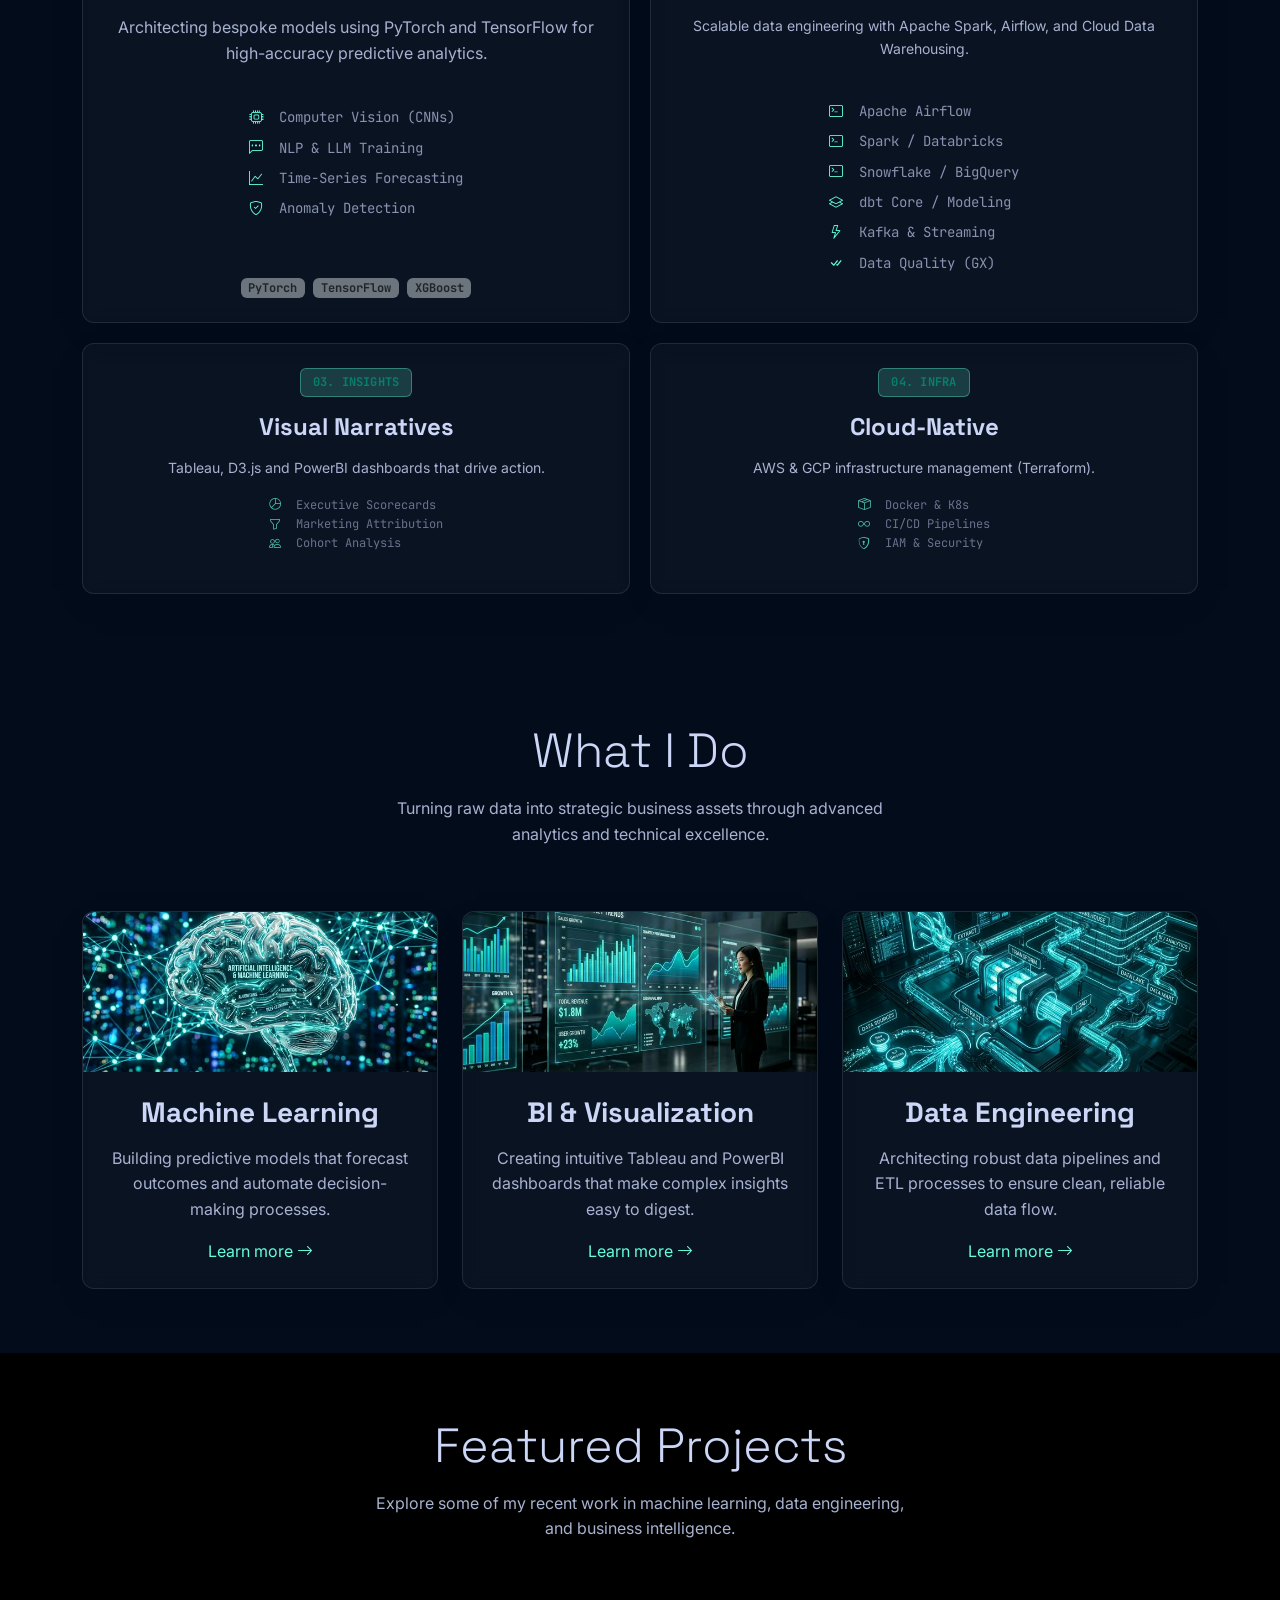
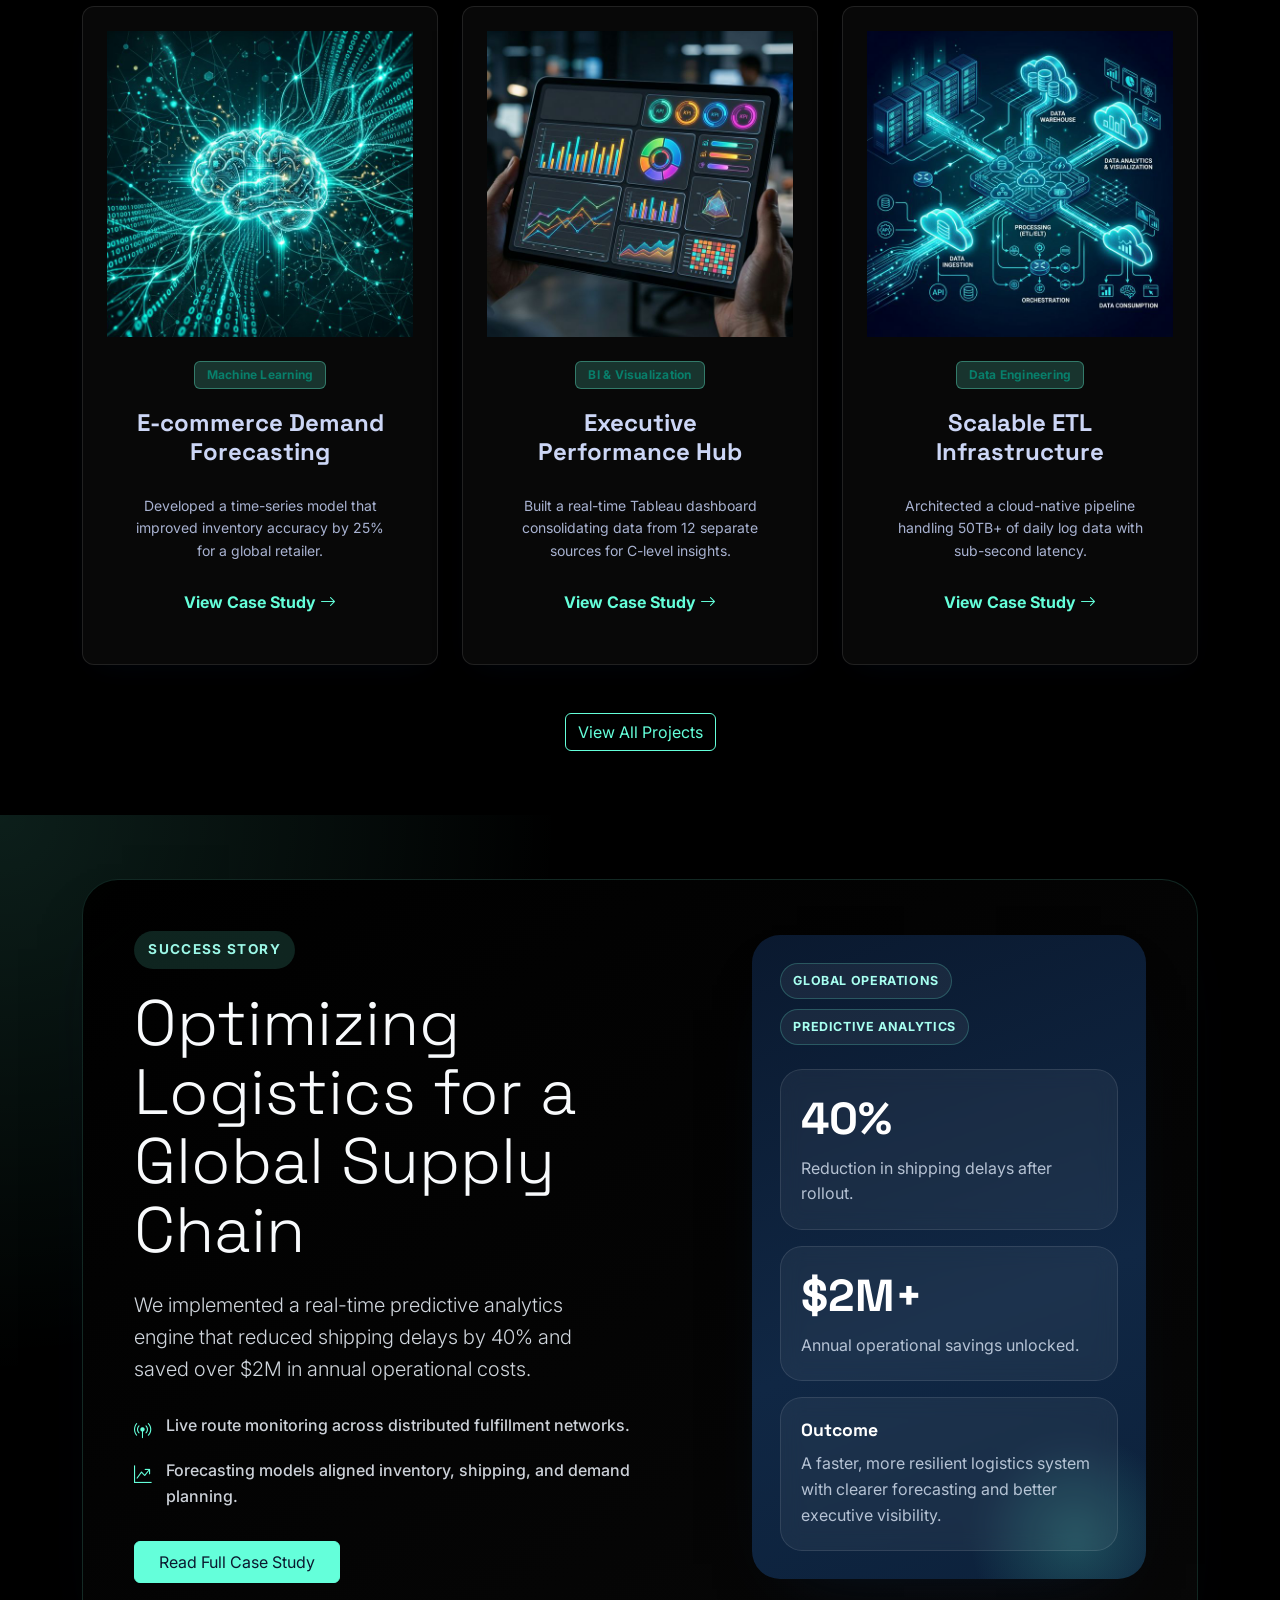
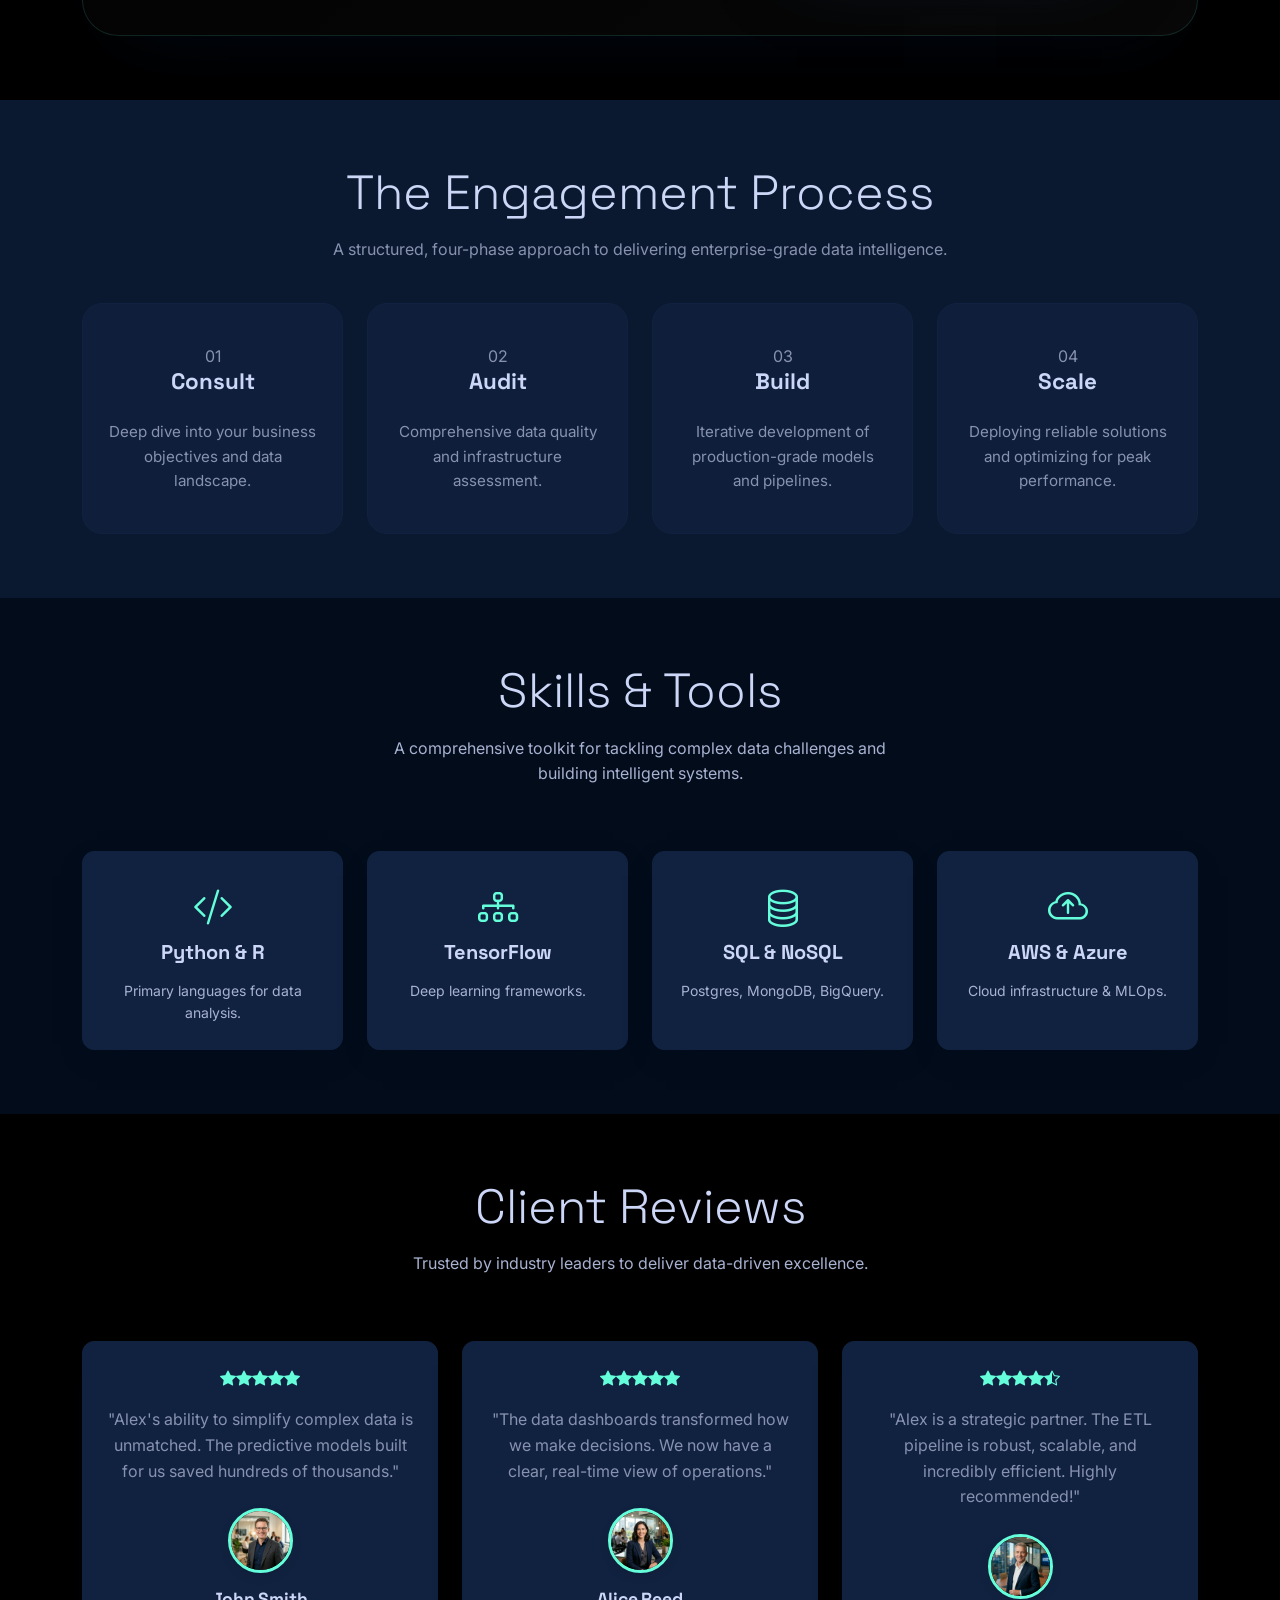
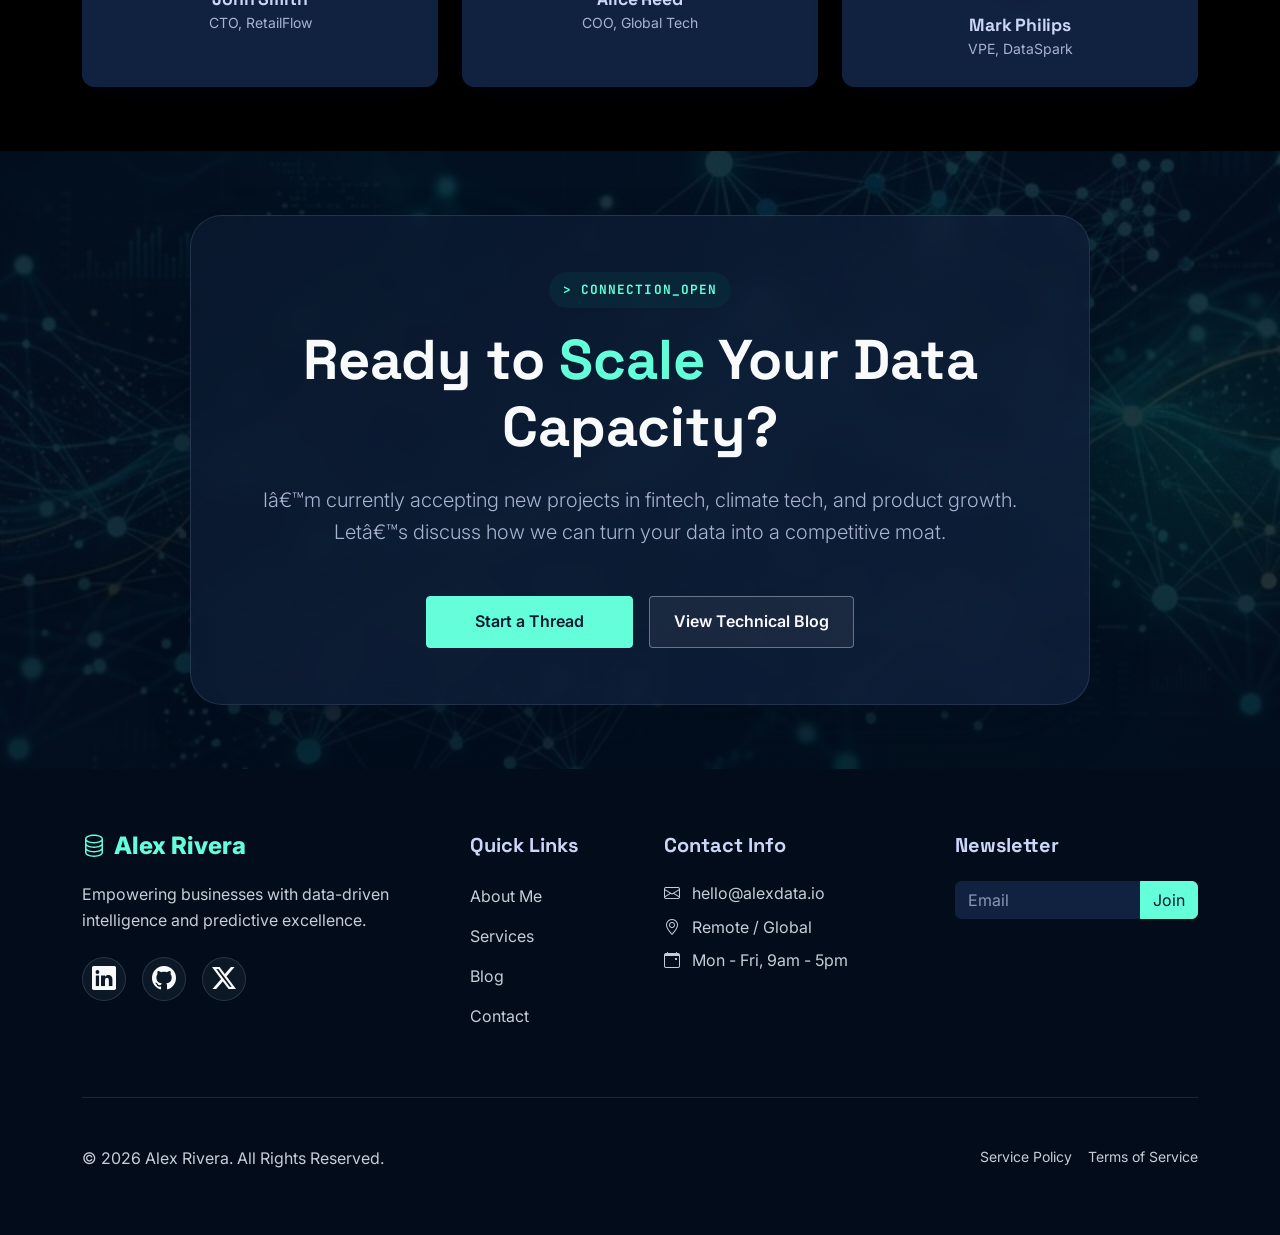
==== commit e15da602: "Update brand logo to database icon and expand navbar breakpoint to xl" ====
--- a/index.html
+++ b/index.html
@@ -1,4 +1,4 @@
-<!DOCTYPE html>
+﻿<!DOCTYPE html>
 <html lang="en" dir="ltr">
 <head>
     <meta charset="UTF-8">
@@ -38,10 +38,10 @@
         <div class="spinner"></div>
     </div>
     <!-- Header / Navbar -->
-    <nav class="navbar navbar-expand-lg sticky-top">
+    <nav class="navbar navbar-expand-xl sticky-top">
         <div class="container">
             <a class="navbar-brand" href="index.html">
-                <i class="bi bi-graph-up-arrow me-2"></i>Alex Rivera
+                <svg class="me-2" xmlns="http://www.w3.org/2000/svg" width="1em" height="1em" fill="currentColor" viewBox="0 0 16 16" style="vertical-align: -0.125em;"><path d="M4.318 2.687C5.234 2.271 6.536 2 8 2s2.766.27 3.682.687C12.644 3.125 13 3.627 13 4c0 .374-.356.875-1.318 1.313C10.766 5.729 9.464 6 8 6s-2.766-.27-3.682-.687C3.356 4.875 3 4.373 3 4c0-.374.356-.875 1.318-1.313ZM13 5.698V7c0 .374-.356.875-1.318 1.313C10.766 8.729 9.464 9 8 9s-2.766-.27-3.682-.687C3.356 7.875 3 7.373 3 7V5.698c.271.202.58.378.904.525C4.978 6.711 6.427 7 8 7s3.022-.289 4.096-.777A4.92 4.92 0 0 0 13 5.698ZM14 4c0-1.007-.875-1.755-1.904-2.223C11.022 1.289 9.573 1 8 1s-3.022.289-4.096.777C2.875 2.245 2 2.993 2 4v9c0 1.007.875 1.755 1.904 2.223C4.978 15.71 6.427 16 8 16s3.022-.289 4.096-.777C13.125 14.755 14 14.007 14 13V4Zm-1 4.698V10c0 .374-.356.875-1.318 1.313C10.766 11.729 9.464 12 8 12s-2.766-.27-3.682-.687C3.356 10.875 3 10.373 3 10V8.698c.271.202.58.378.904.525C4.978 9.71 6.427 10 8 10s3.022-.289 4.096-.777A4.92 4.92 0 0 0 13 8.698Zm0 3V13c0 .374-.356.875-1.318 1.313C10.766 14.729 9.464 15 8 15s-2.766-.27-3.682-.687C3.356 13.875 3 13.373 3 13v-1.302c.271.202.58.378.904.525C4.978 12.71 6.427 13 8 13s3.022-.289 4.096-.777c.324-.147.633-.323.904-.525Z"/></svg>Alex Rivera
             </a>
             <button class="navbar-toggler" type="button" data-bs-toggle="collapse" data-bs-target="#navbarNav">
                 <span class="bi bi-list text-secondary fs-1"></span>
@@ -88,7 +88,7 @@
         <div class="container">
             <div class="row align-items-center g-5">
                 <div class="col-lg-7 text-center">
-                    <h5 class="text-secondary mb-3 font-mono">> Hi, I’m Alex Rivera</h5>
+                    <h5 class="text-secondary mb-3 font-mono">> Hi, Iâ€™m Alex Rivera</h5>
                     <h1 class="display-3 mb-4 fw-bold">I bridge the gap between <span class="text-secondary">complex data</span> and human-centered decisions.</h1>
                     <p class="lead mb-5 text-muted">I specialize in turning messy datasets into predictive models and interactive dashboards. My approach is rooted in transparency, listening, and high-performance engineering.</p>
                     <div class="d-flex gap-3 justify-content-center">
@@ -112,10 +112,10 @@
   "status": "Available for Work"
 }</div>
                             <div class="terminal-line"><span class="terminal-prompt">$</span> npm list skills --depth=0</div>
-                            <div class="terminal-line">├── Python (PyTorch & Scikit-Learn)
-├── SQL & Cloud Infrastructure
-├── Tableau & D3.js Visualizations
-└── Human-Centered Design</div>
+                            <div class="terminal-line">â”œâ”€â”€ Python (PyTorch & Scikit-Learn)
+â”œâ”€â”€ SQL & Cloud Infrastructure
+â”œâ”€â”€ Tableau & D3.js Visualizations
+â””â”€â”€ Human-Centered Design</div>
                             <div class="terminal-line"><span class="terminal-prompt">$</span> <span class="typing-text">_</span></div>
                         </div>
                     </div>
@@ -519,7 +519,7 @@
             <div class="cta-shell glass-card mx-auto">
                 <span class="contact-hero-kicker font-mono">> CONNECTION_OPEN</span>
                 <h2 class="display-4 mb-4 fw-bold">Ready to <span class="text-secondary">Scale</span> Your Data Capacity?</h2>
-                <p class="lead mb-5 text-muted mx-auto" style="max-width: 800px;">I’m currently accepting new projects in fintech, climate tech, and product growth. Let’s discuss how we can turn your data into a competitive moat.</p>
+                <p class="lead mb-5 text-muted mx-auto" style="max-width: 800px;">Iâ€™m currently accepting new projects in fintech, climate tech, and product growth. Letâ€™s discuss how we can turn your data into a competitive moat.</p>
                 <div class="d-flex justify-content-center gap-3 flex-wrap">
                     <a href="contact.html" class="btn-custom btn-primary-custom px-5">Start a Thread</a>
                     <a href="blog.html" class="btn-custom btn-outline-custom">View Technical Blog</a>
@@ -532,7 +532,7 @@
         <div class="container">
             <div class="row g-5">
                 <div class="col-lg-4">
-                    <a class="navbar-brand text-secondary fs-3 mb-4 d-block" href="index.html"><i class="bi bi-graph-up-arrow me-2"></i>Alex Rivera</a>
+                    <a class="navbar-brand text-secondary fs-3 mb-4 d-block" href="index.html"><svg class="me-2" xmlns="http://www.w3.org/2000/svg" width="1em" height="1em" fill="currentColor" viewBox="0 0 16 16" style="vertical-align: -0.125em;"><path d="M4.318 2.687C5.234 2.271 6.536 2 8 2s2.766.27 3.682.687C12.644 3.125 13 3.627 13 4c0 .374-.356.875-1.318 1.313C10.766 5.729 9.464 6 8 6s-2.766-.27-3.682-.687C3.356 4.875 3 4.373 3 4c0-.374.356-.875 1.318-1.313ZM13 5.698V7c0 .374-.356.875-1.318 1.313C10.766 8.729 9.464 9 8 9s-2.766-.27-3.682-.687C3.356 7.875 3 7.373 3 7V5.698c.271.202.58.378.904.525C4.978 6.711 6.427 7 8 7s3.022-.289 4.096-.777A4.92 4.92 0 0 0 13 5.698ZM14 4c0-1.007-.875-1.755-1.904-2.223C11.022 1.289 9.573 1 8 1s-3.022.289-4.096.777C2.875 2.245 2 2.993 2 4v9c0 1.007.875 1.755 1.904 2.223C4.978 15.71 6.427 16 8 16s3.022-.289 4.096-.777C13.125 14.755 14 14.007 14 13V4Zm-1 4.698V10c0 .374-.356.875-1.318 1.313C10.766 11.729 9.464 12 8 12s-2.766-.27-3.682-.687C3.356 10.875 3 10.373 3 10V8.698c.271.202.58.378.904.525C4.978 9.71 6.427 10 8 10s3.022-.289 4.096-.777A4.92 4.92 0 0 0 13 8.698Zm0 3V13c0 .374-.356.875-1.318 1.313C10.766 14.729 9.464 15 8 15s-2.766-.27-3.682-.687C3.356 13.875 3 13.373 3 13v-1.302c.271.202.58.378.904.525C4.978 12.71 6.427 13 8 13s3.022-.289 4.096-.777c.324-.147.633-.323.904-.525Z"/></svg>Alex Rivera</a>
                     <p class="text-muted mb-4">Empowering businesses with data-driven intelligence and predictive excellence.</p>
                     <div class="social-links d-flex gap-3">
                         <a href="#" class="text-light fs-4"><i class="bi bi-linkedin"></i></a>
@@ -588,3 +588,5 @@
     <script src="assets/js/main.js"></script>
 </body>
 </html>
+
+
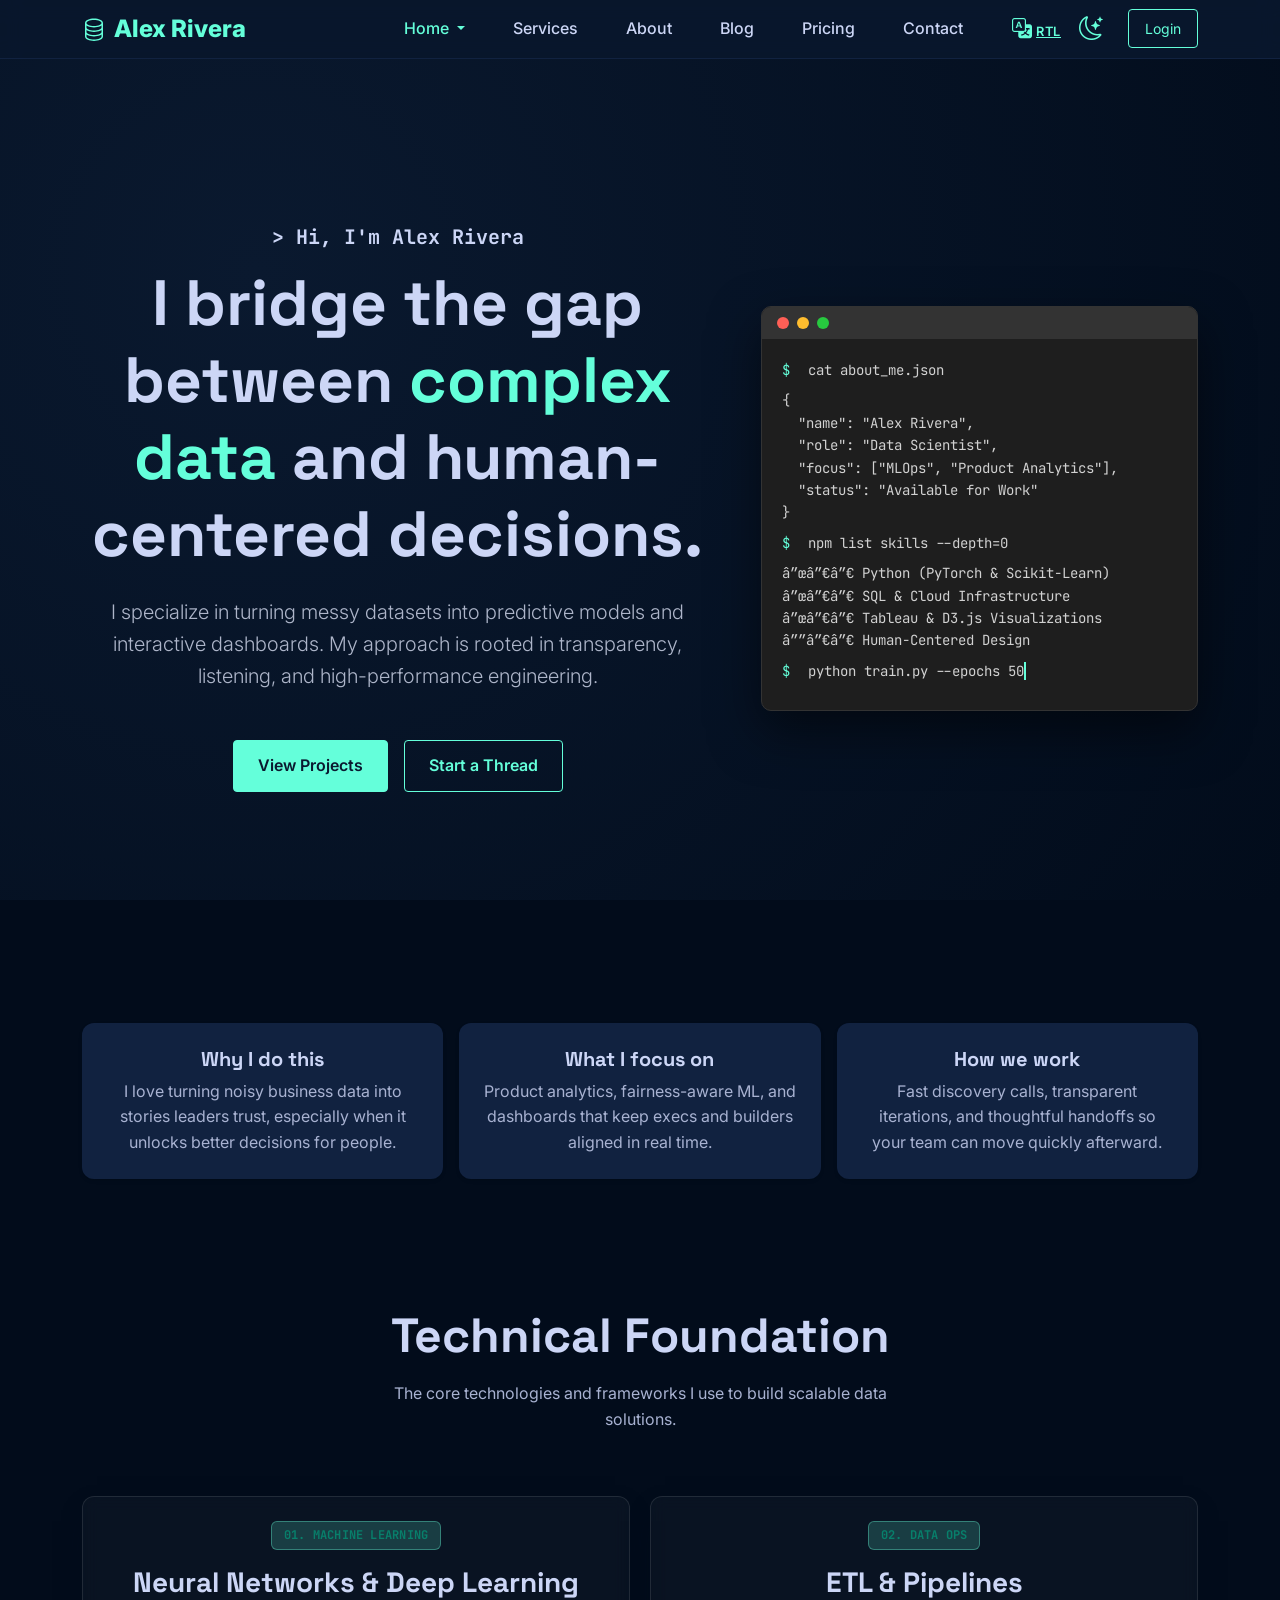
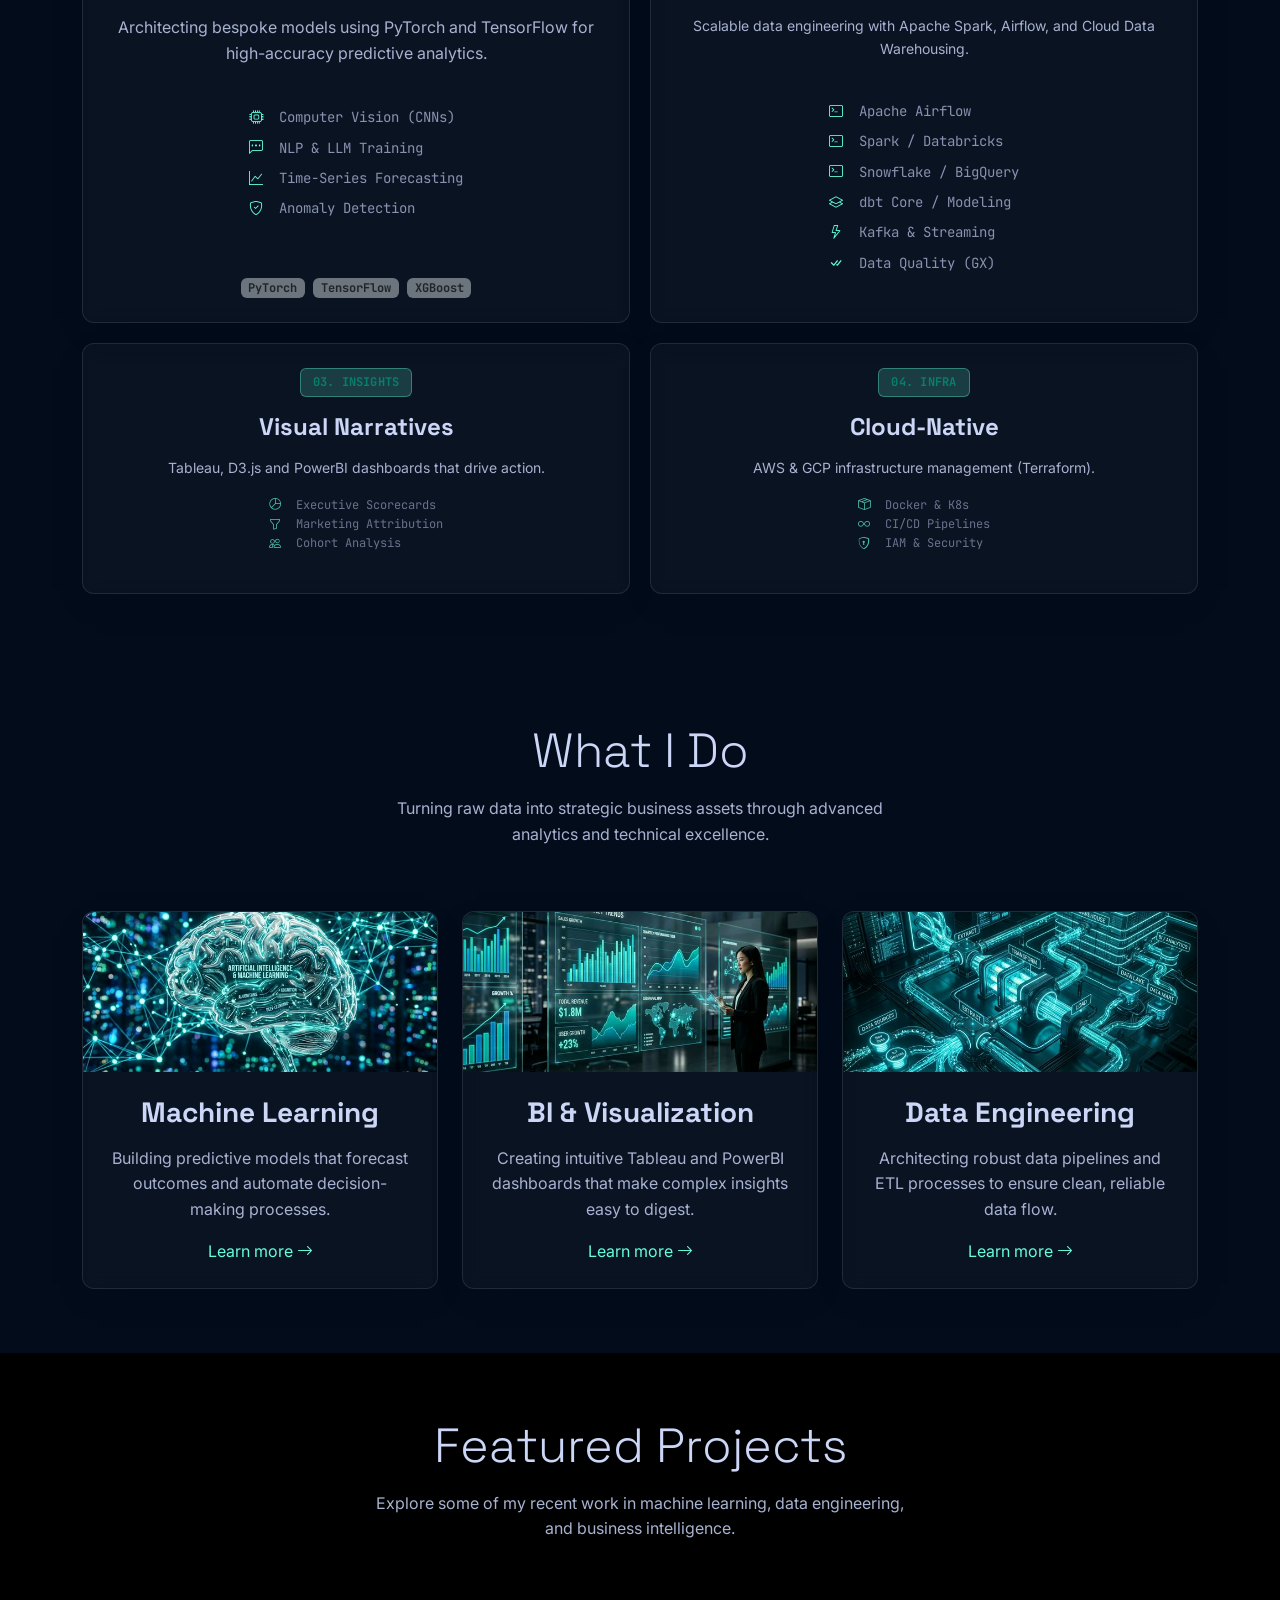
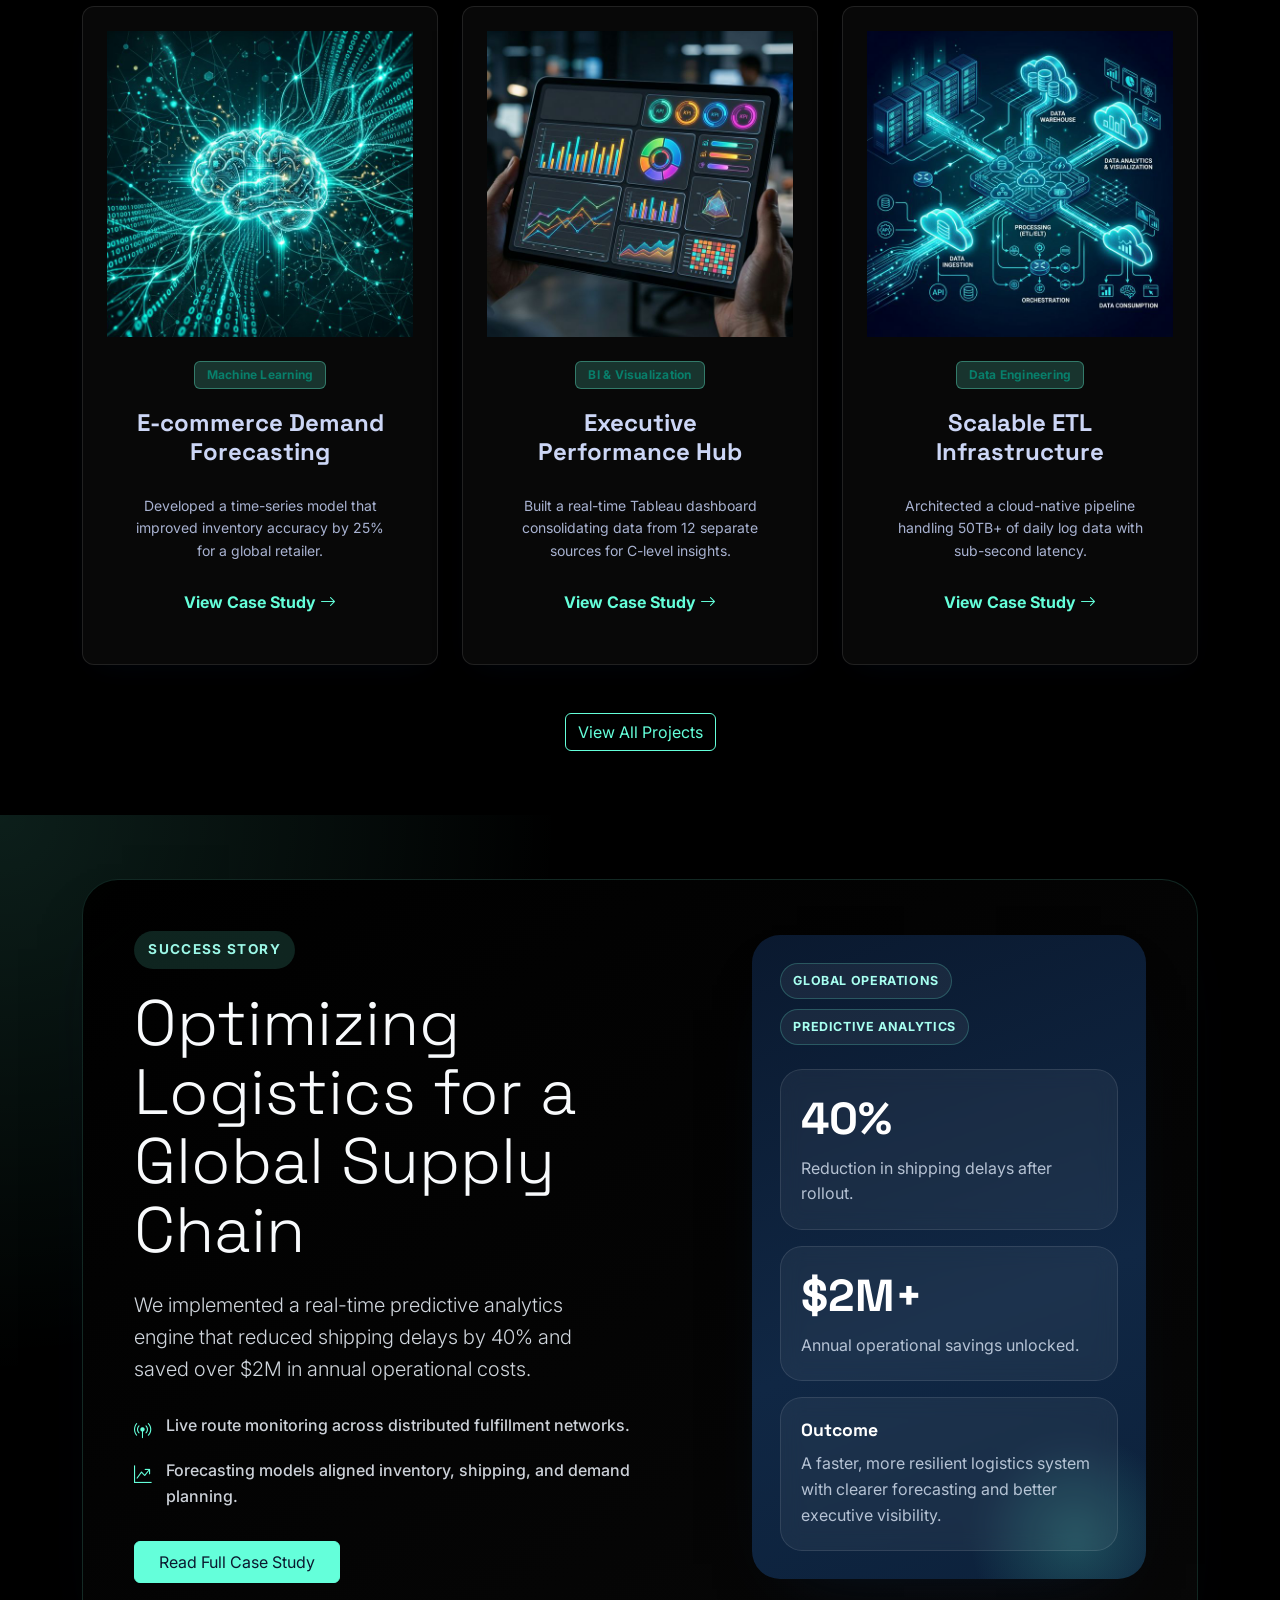
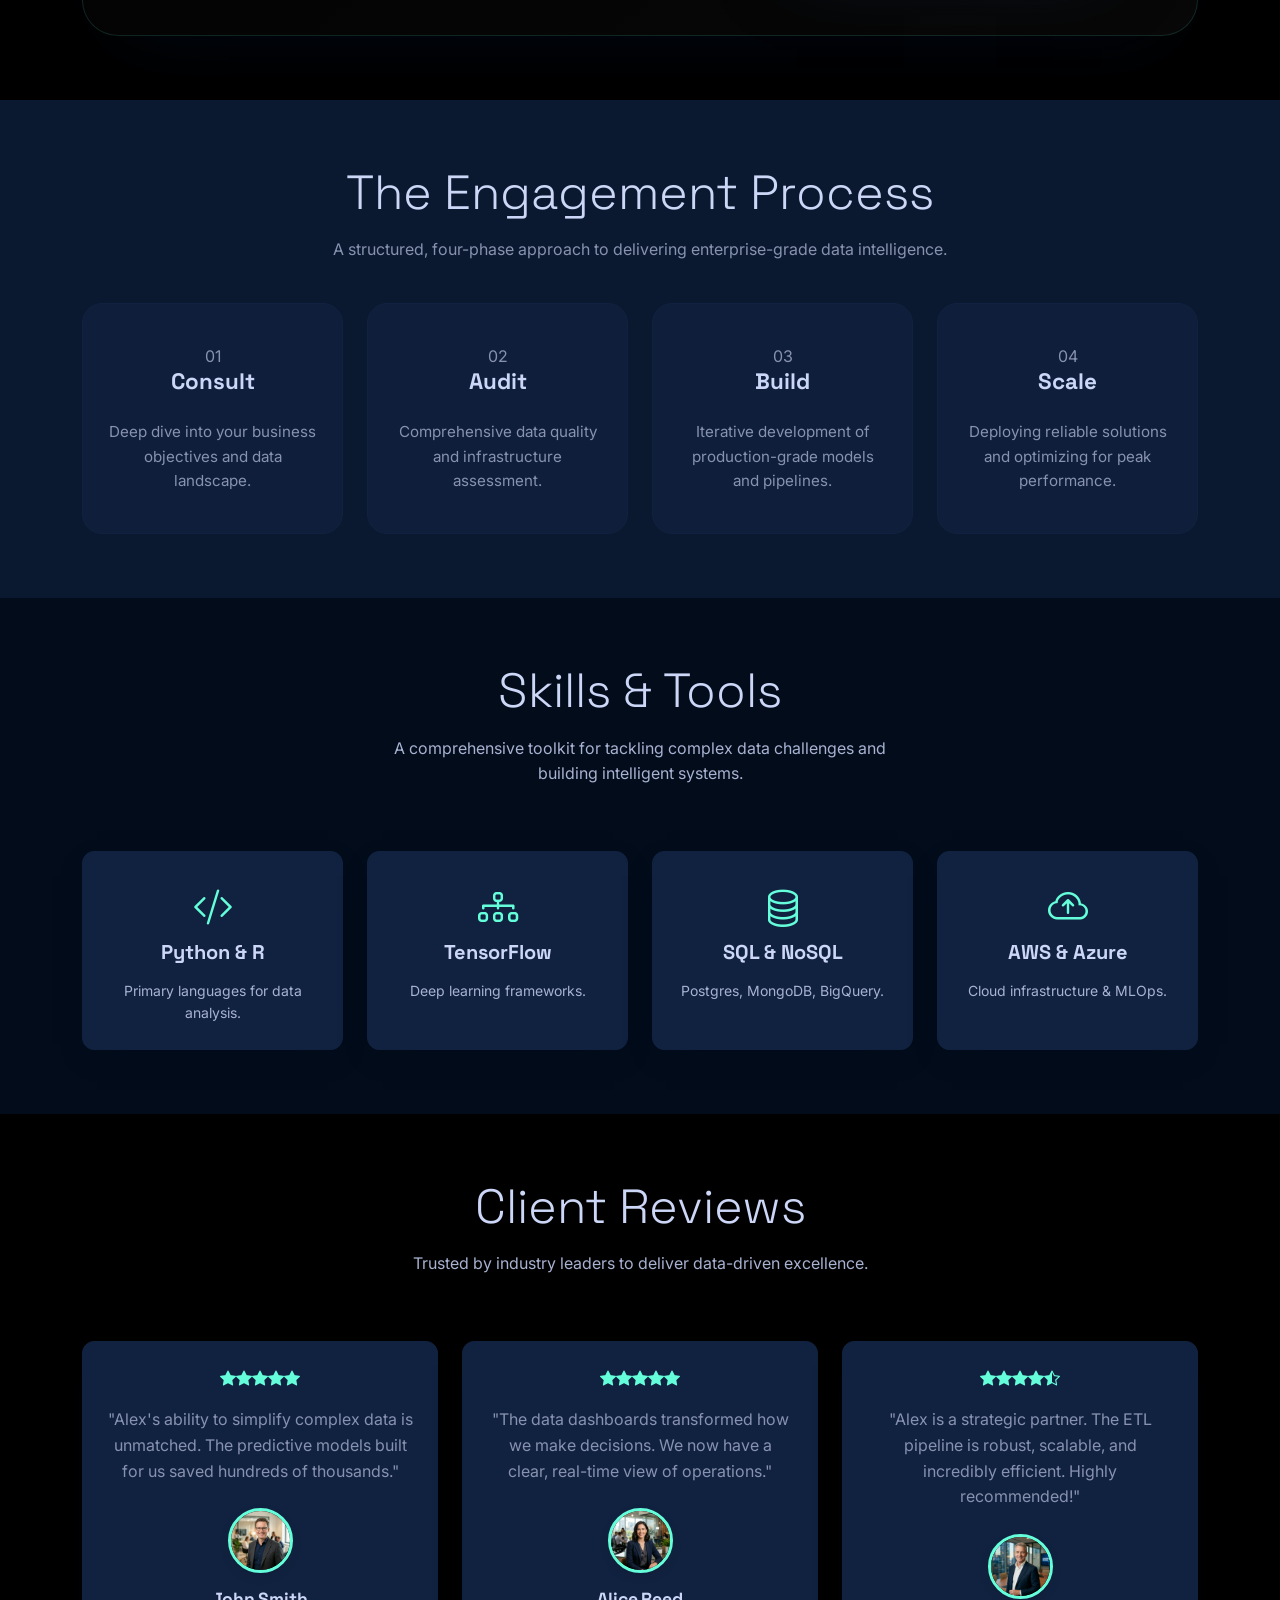
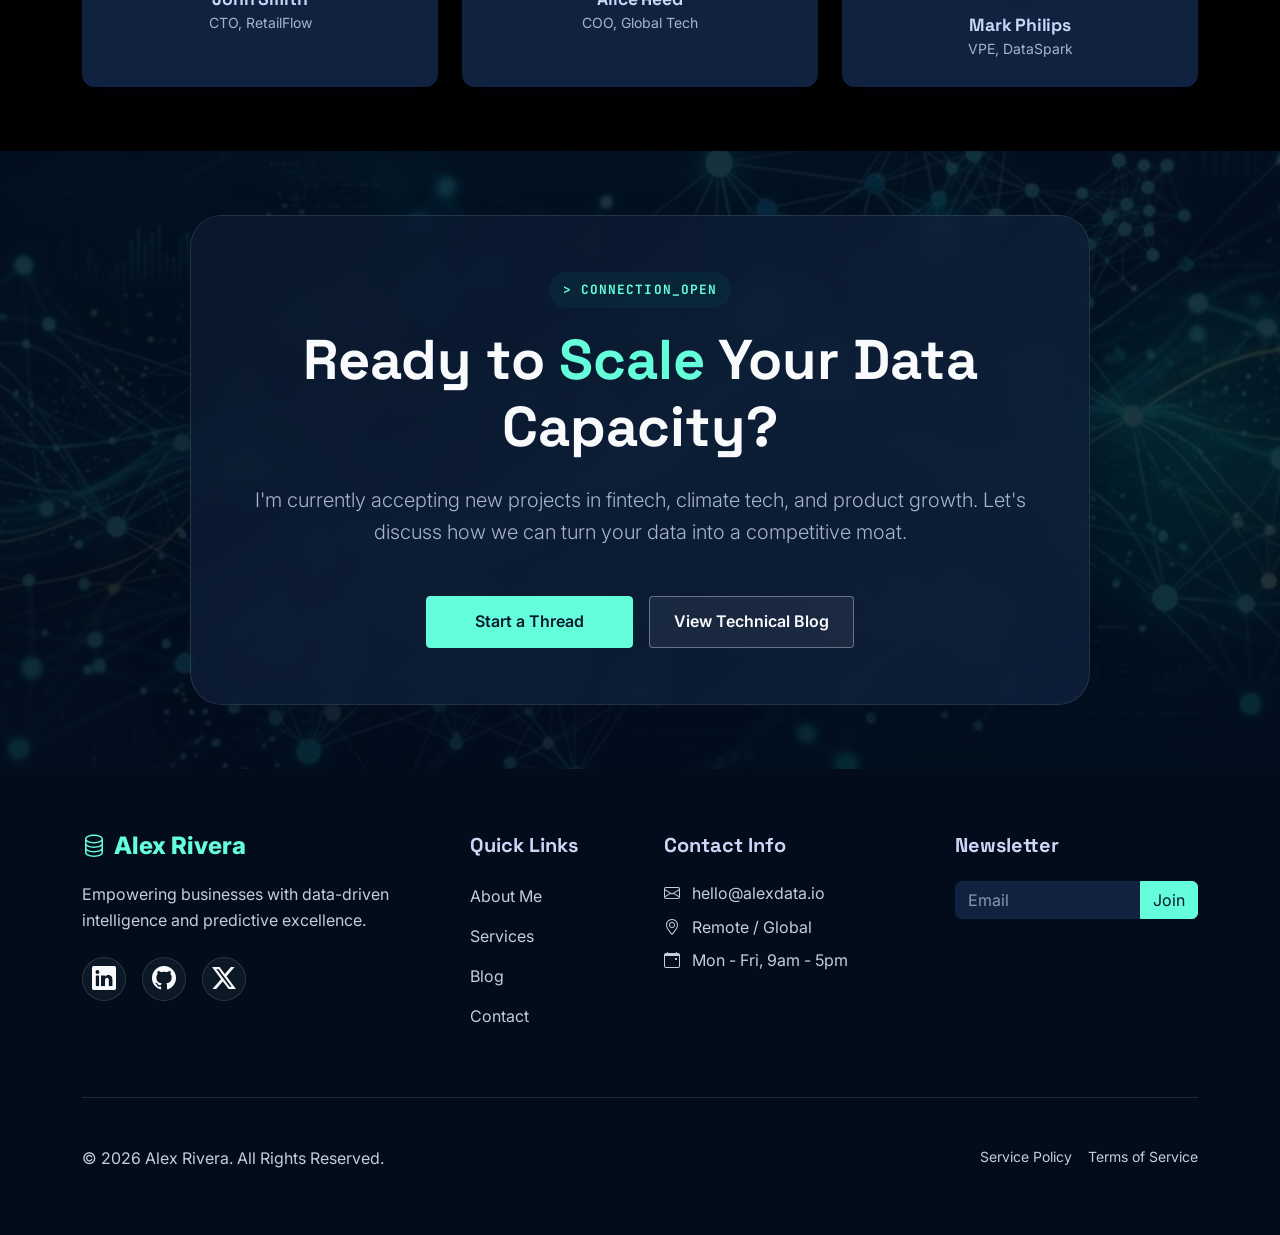
==== commit 8fbe95ba: "fix: UTF-8 encoding and RTL button usability improvements" ====
--- a/index.html
+++ b/index.html
@@ -66,7 +66,7 @@
                     <!-- Action Buttons -->
                     <li class="nav-item ms-lg-3">
                         <button id="rtl-toggle" class="btn btn-link text-secondary p-0" aria-label="Toggle RTL">
-                            <i class="bi bi-translate fs-4"></i>
+                            <i class="bi bi-translate fs-5 me-1"></i><span class="fw-semibold" style="font-size:0.8rem;letter-spacing:0.05em;">RTL</span>
                         </button>
                     </li>
                     <li class="nav-item">
@@ -88,7 +88,7 @@
         <div class="container">
             <div class="row align-items-center g-5">
                 <div class="col-lg-7 text-center">
-                    <h5 class="text-secondary mb-3 font-mono">> Hi, Iâ€™m Alex Rivera</h5>
+                    <h5 class="text-secondary mb-3 font-mono">> Hi, I'm Alex Rivera</h5>
                     <h1 class="display-3 mb-4 fw-bold">I bridge the gap between <span class="text-secondary">complex data</span> and human-centered decisions.</h1>
                     <p class="lead mb-5 text-muted">I specialize in turning messy datasets into predictive models and interactive dashboards. My approach is rooted in transparency, listening, and high-performance engineering.</p>
                     <div class="d-flex gap-3 justify-content-center">
@@ -519,7 +519,7 @@
             <div class="cta-shell glass-card mx-auto">
                 <span class="contact-hero-kicker font-mono">> CONNECTION_OPEN</span>
                 <h2 class="display-4 mb-4 fw-bold">Ready to <span class="text-secondary">Scale</span> Your Data Capacity?</h2>
-                <p class="lead mb-5 text-muted mx-auto" style="max-width: 800px;">Iâ€™m currently accepting new projects in fintech, climate tech, and product growth. Letâ€™s discuss how we can turn your data into a competitive moat.</p>
+                <p class="lead mb-5 text-muted mx-auto" style="max-width: 800px;">I'm currently accepting new projects in fintech, climate tech, and product growth. Let's discuss how we can turn your data into a competitive moat.</p>
                 <div class="d-flex justify-content-center gap-3 flex-wrap">
                     <a href="contact.html" class="btn-custom btn-primary-custom px-5">Start a Thread</a>
                     <a href="blog.html" class="btn-custom btn-outline-custom">View Technical Blog</a>
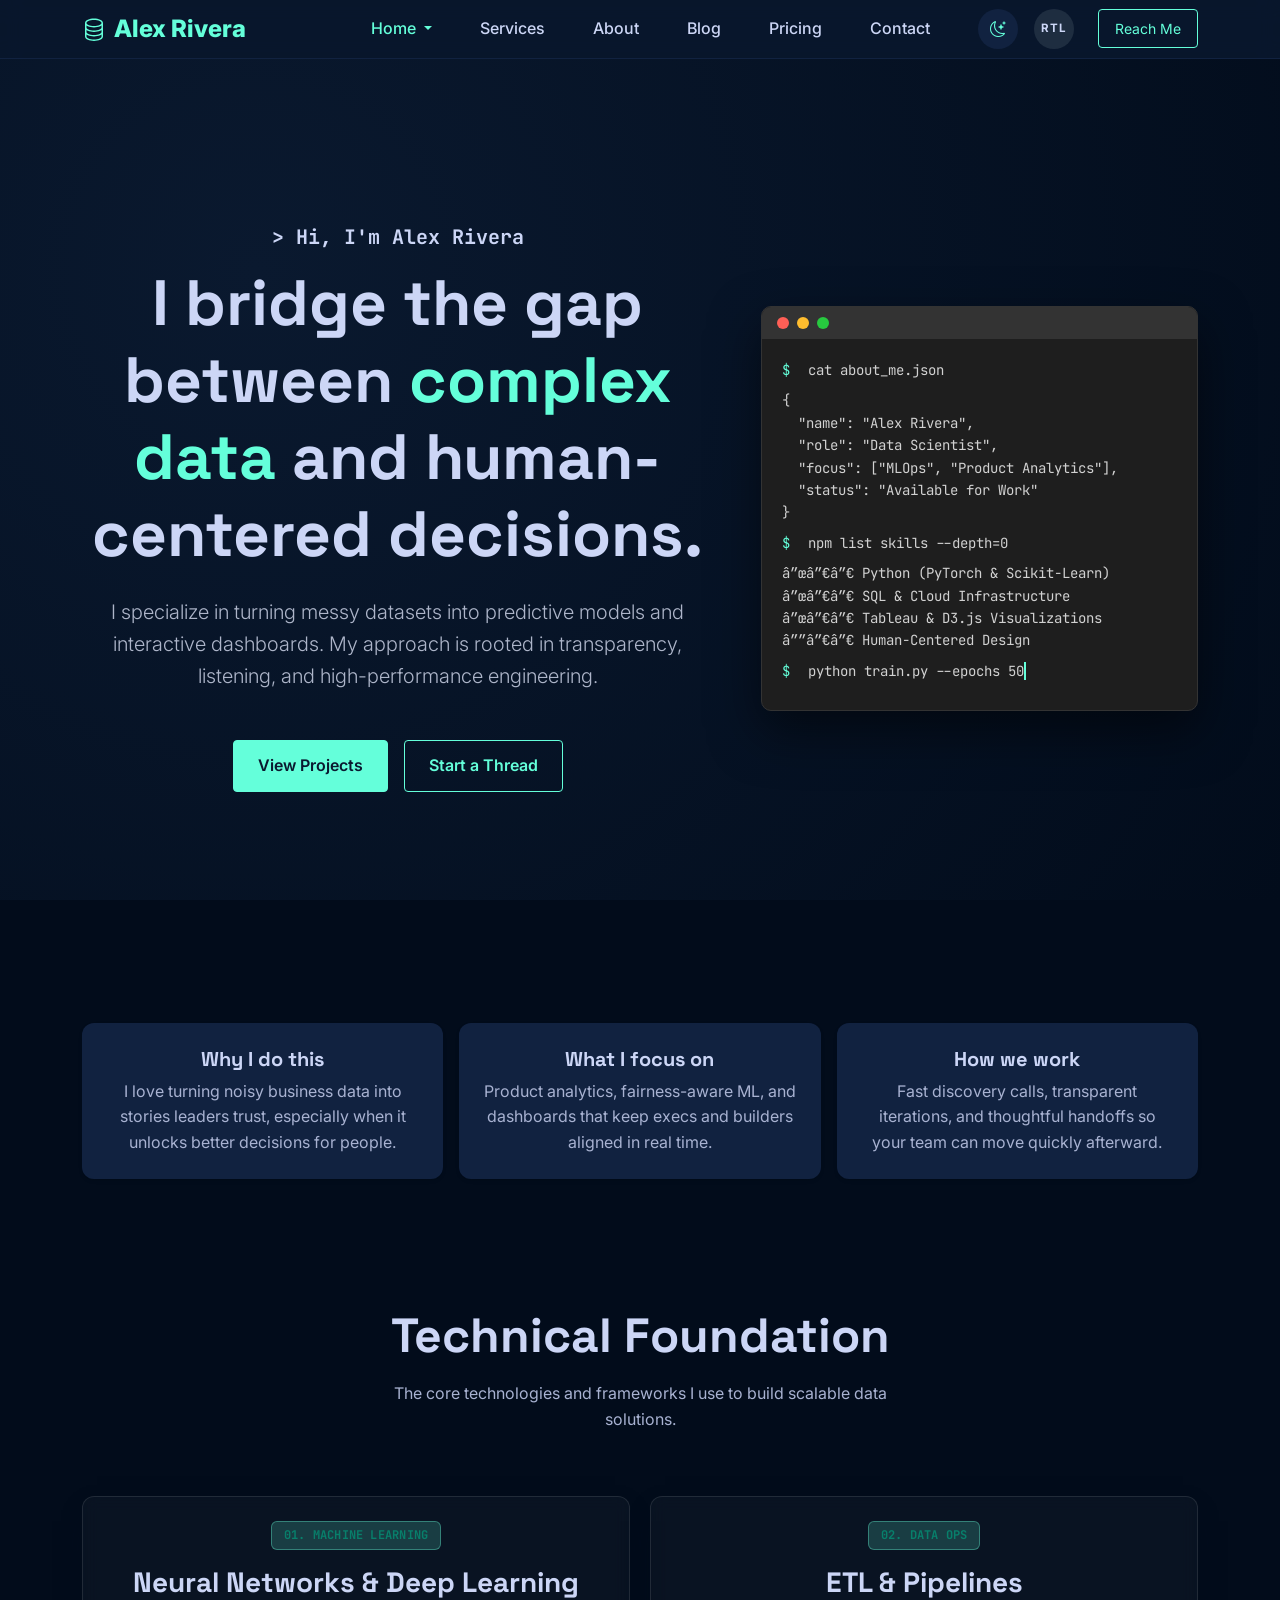
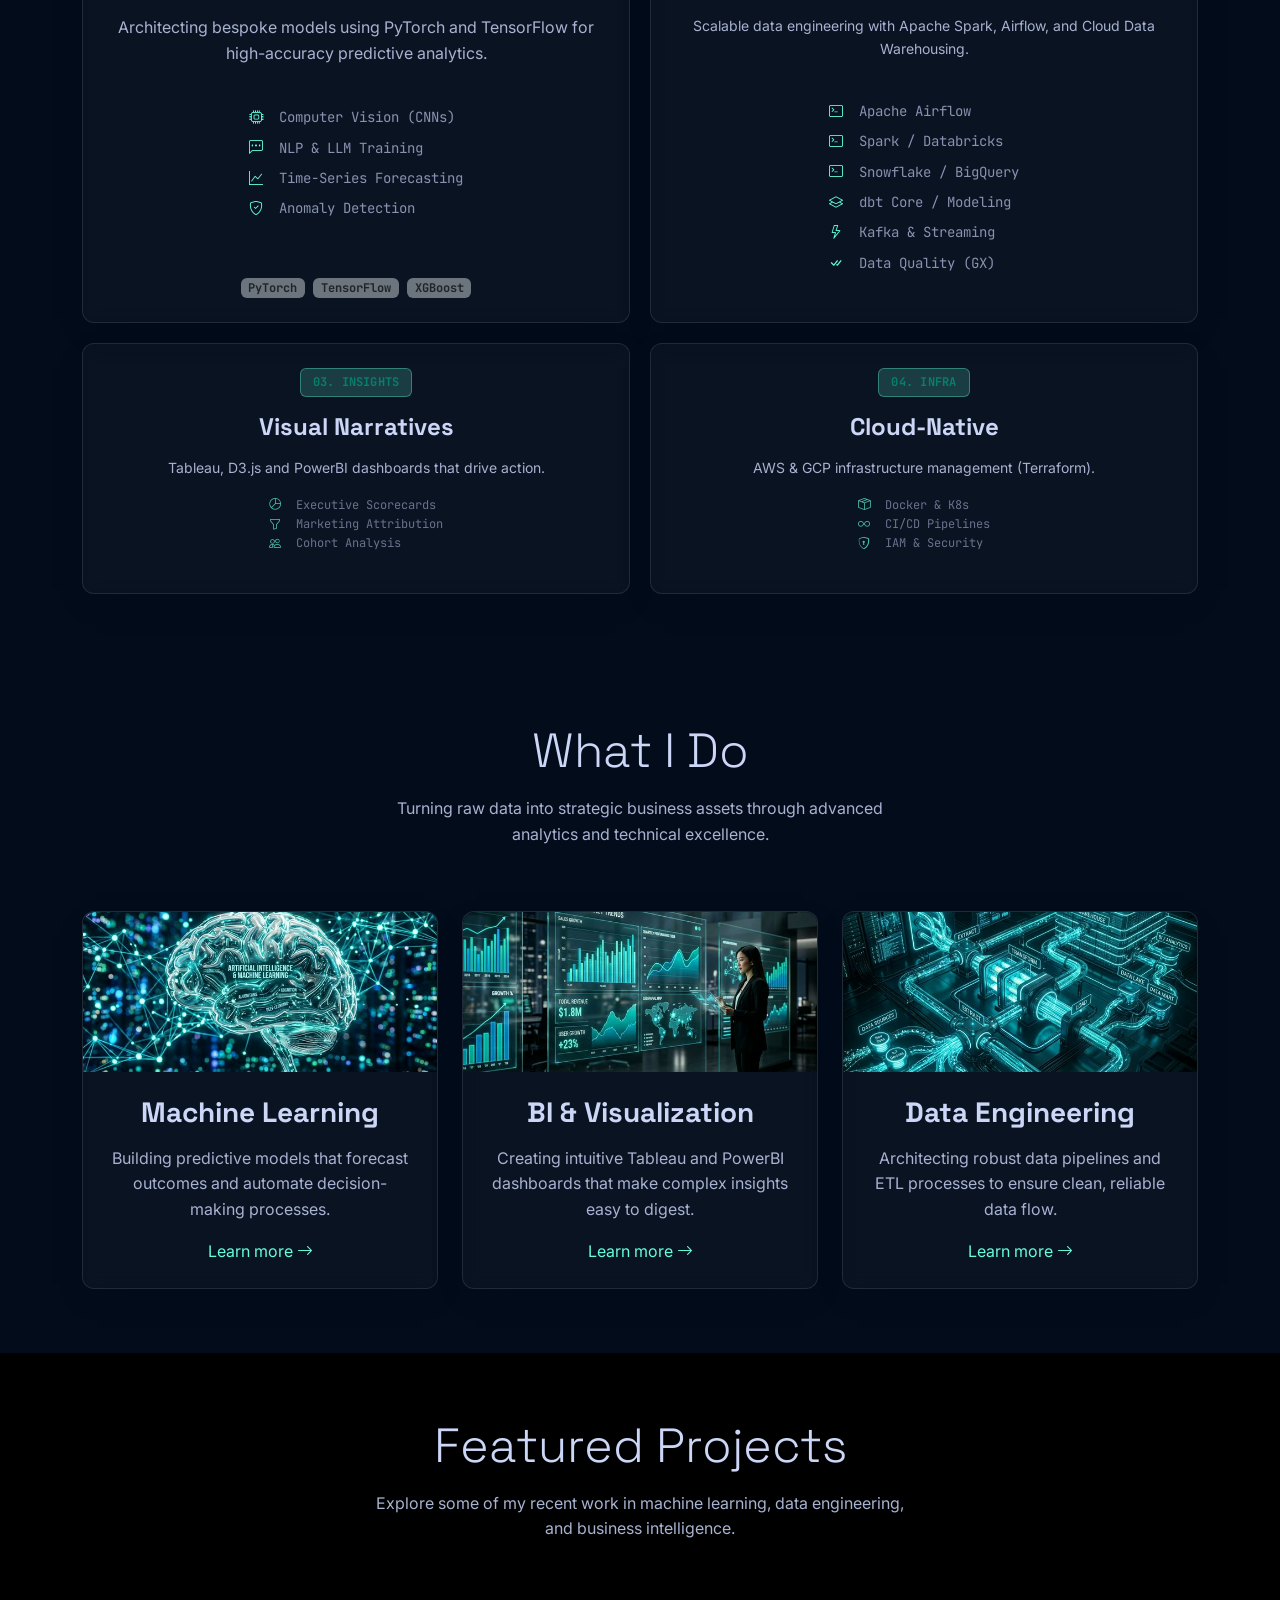
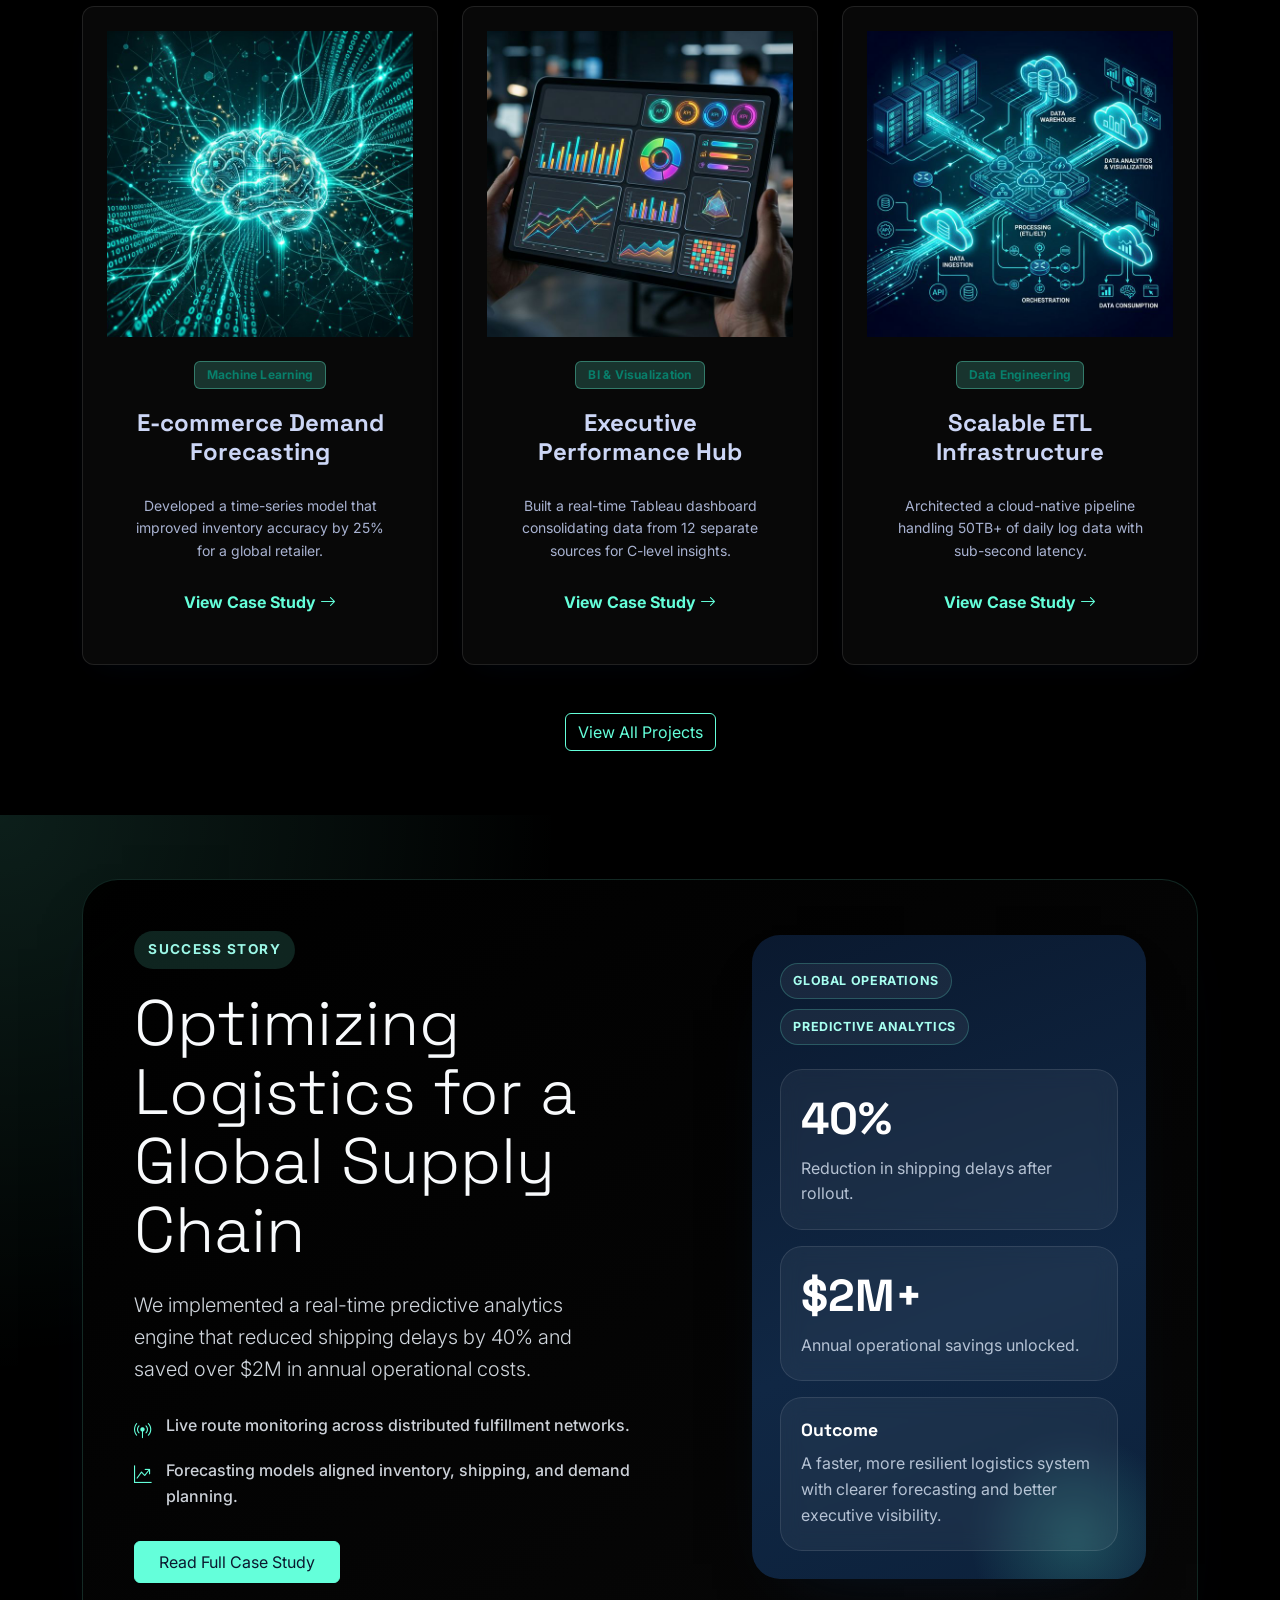
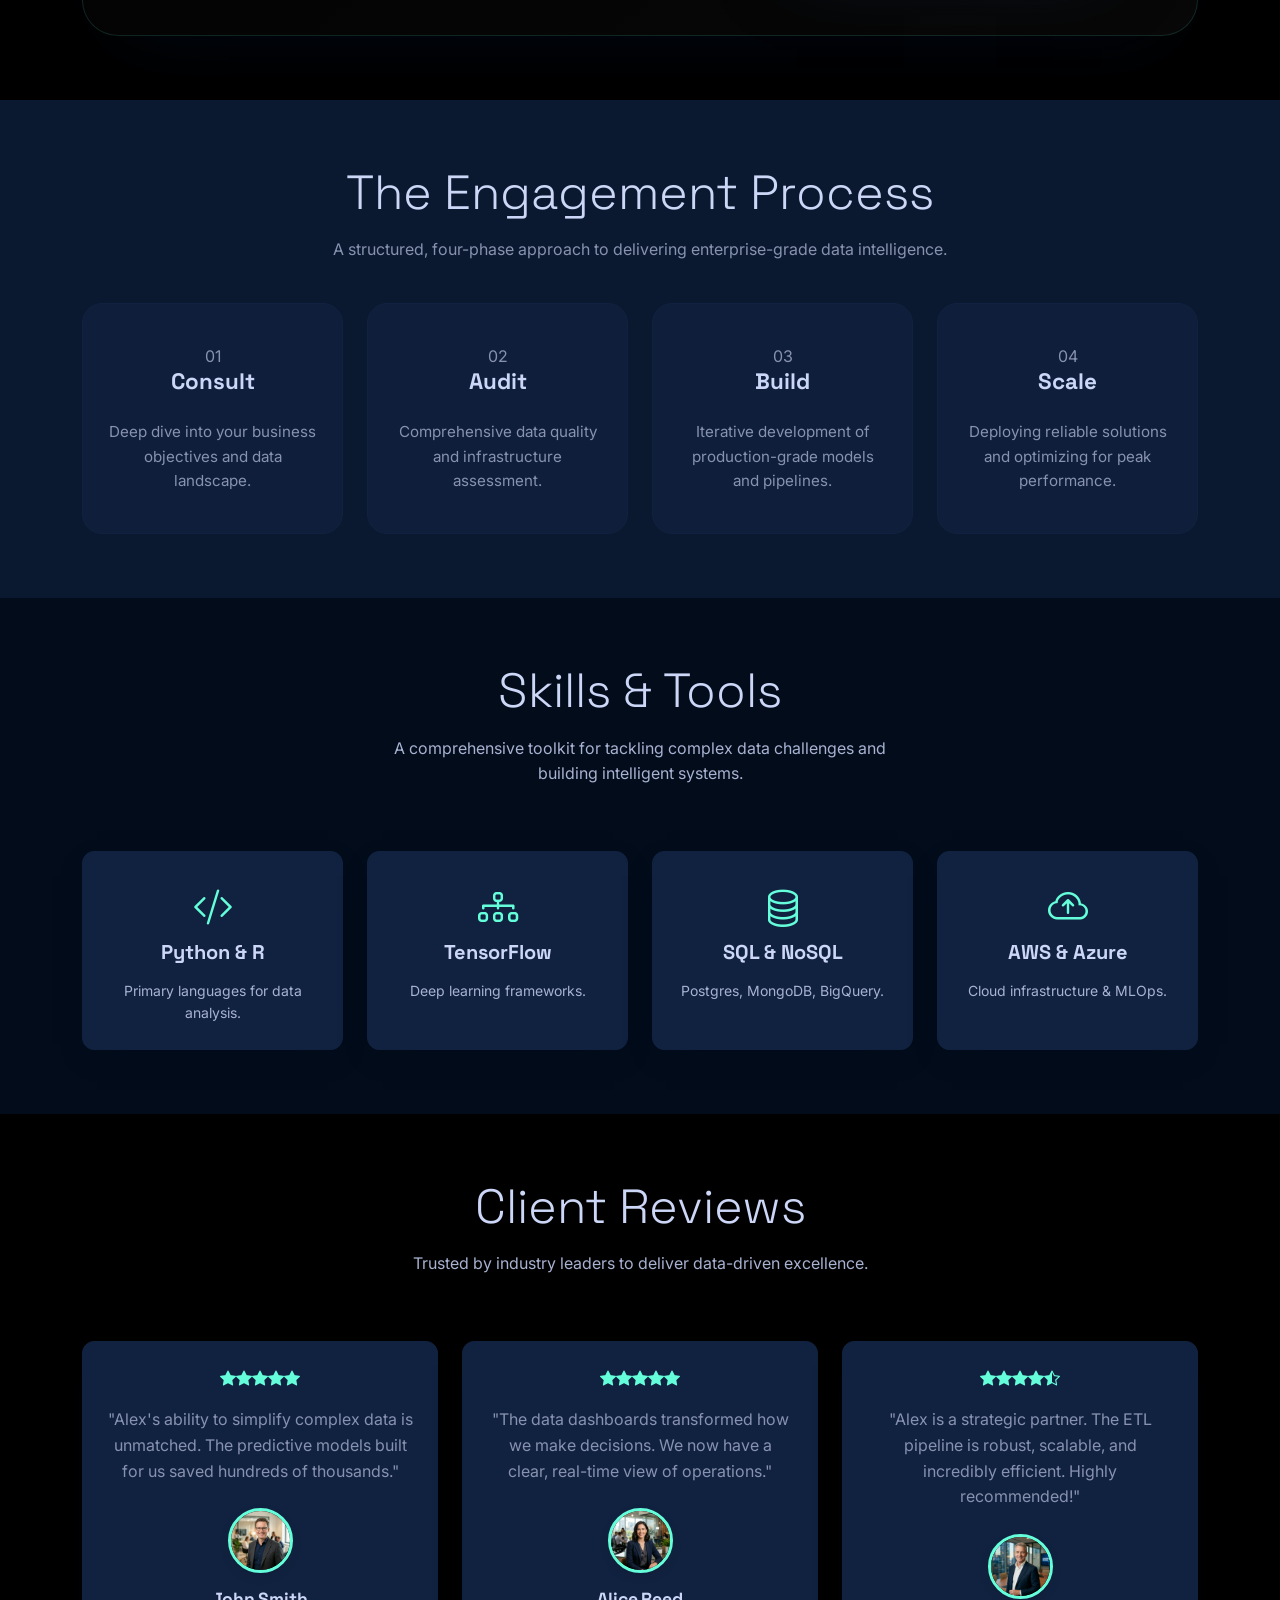
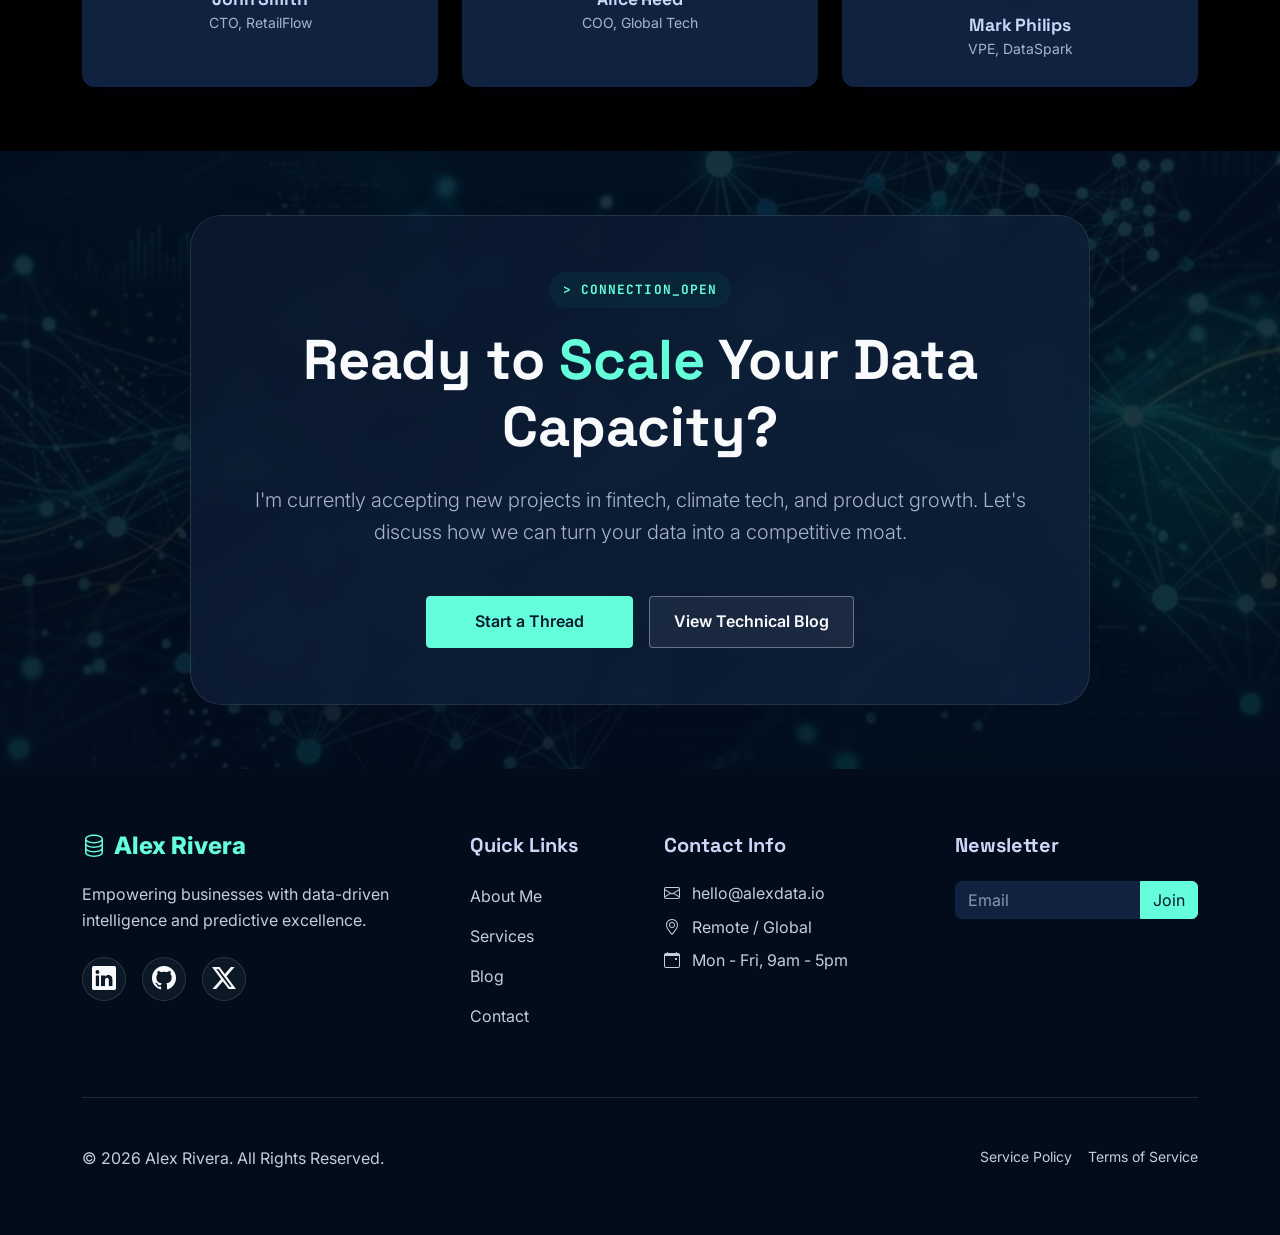
==== commit f15ab6e3: "feat: update navbar UI - circular toggle buttons, navbar auto-close, RTL/theme button redesign, cont" ====
--- a/index.html
+++ b/index.html
@@ -1,4 +1,4 @@
-﻿<!DOCTYPE html>
+<!DOCTYPE html>
 <html lang="en" dir="ltr">
 <head>
     <meta charset="UTF-8">
@@ -65,17 +65,15 @@
                     
                     <!-- Action Buttons -->
                     <li class="nav-item ms-lg-3">
-                        <button id="rtl-toggle" class="btn btn-link text-secondary p-0" aria-label="Toggle RTL">
-                            <i class="bi bi-translate fs-5 me-1"></i><span class="fw-semibold" style="font-size:0.8rem;letter-spacing:0.05em;">RTL</span>
+                        <button id="theme-toggle" class="btn-icon-circle btn-icon-circle--dark" aria-label="Toggle Dark Mode">
+                            <i class="bi bi-moon-stars"></i>
                         </button>
                     </li>
                     <li class="nav-item">
-                        <button id="theme-toggle" class="btn btn-link text-secondary p-0" aria-label="Toggle Dark Mode">
-                            <i class="bi bi-moon-stars fs-4"></i>
-                        </button>
+                        <button id="rtl-toggle" class="btn-icon-circle btn-icon-circle--label" aria-label="Toggle RTL">RTL</button>
                     </li>
                     <li class="nav-item ms-lg-2">
-                        <a href="login.html" class="btn btn-outline-custom btn-sm py-2 px-3">Login</a>
+                        <a href="login.html" class="btn btn-outline-custom btn-sm py-2 px-3">Reach Me</a>
                     </li>
                 </ul>
             </div>
--- a/assets/css/style.css
+++ b/assets/css/style.css
@@ -287,6 +287,89 @@
     box-shadow: 0 12px 24px rgba(0, 139, 114, 0.16);
 }
 
+/* ─── Circular Icon Buttons (theme toggle & RTL) ─── */
+.btn-icon-circle {
+    width: 40px;
+    height: 40px;
+    border-radius: 50%;
+    border: none;
+    display: inline-flex;
+    align-items: center;
+    justify-content: center;
+    cursor: pointer;
+    transition: var(--transition-fast);
+    padding: 0;
+    line-height: 1;
+    /* Light-mode default: soft gray pill */
+    background-color: #e8eaed;
+    color: #3c4043;
+    font-family: var(--font-main);
+}
+
+.btn-icon-circle:hover {
+    transform: scale(1.08);
+    background-color: #d2d5d9;
+}
+
+/* Dark-circle variant — used for the moon/theme toggle */
+.btn-icon-circle--dark {
+    background-color: #3d4452;
+    color: #e2e8ef;
+}
+
+.btn-icon-circle--dark:hover {
+    background-color: #4a5266;
+}
+
+/* Text-label variant — used for RTL button */
+.btn-icon-circle--label {
+    font-size: 0.72rem;
+    font-weight: 700;
+    letter-spacing: 0.06em;
+    text-transform: uppercase;
+    background-color: #e8eaed;
+    color: #3c4043;
+}
+
+.btn-icon-circle--label:hover {
+    background-color: #d2d5d9;
+}
+
+/* Dark-mode overrides */
+[data-theme="dark"] .btn-icon-circle {
+    background-color: #1e2d40;
+    color: #ccd6f6;
+}
+
+[data-theme="dark"] .btn-icon-circle:hover {
+    background-color: #263450;
+}
+
+[data-theme="dark"] .btn-icon-circle--dark {
+    background-color: #112240;
+    color: #64FFDA;
+}
+
+[data-theme="dark"] .btn-icon-circle--dark:hover {
+    background-color: #1a3358;
+}
+
+[data-theme="dark"] .btn-icon-circle--label {
+    background-color: #1e2d40;
+    color: #ccd6f6;
+}
+
+[data-theme="dark"] .btn-icon-circle--label:hover {
+    background-color: #263450;
+    color: #ccd6f6;
+}
+
+/* Light mode — theme toggle bg matches RTL button for UI consistency */
+[data-theme="light"] #theme-toggle.btn-icon-circle--dark {
+    background-color: #e8eaed;
+    color: var(--secondary-color);
+}
+
 /* Cards */
 .card-custom {
     background-color: var(--card-bg);
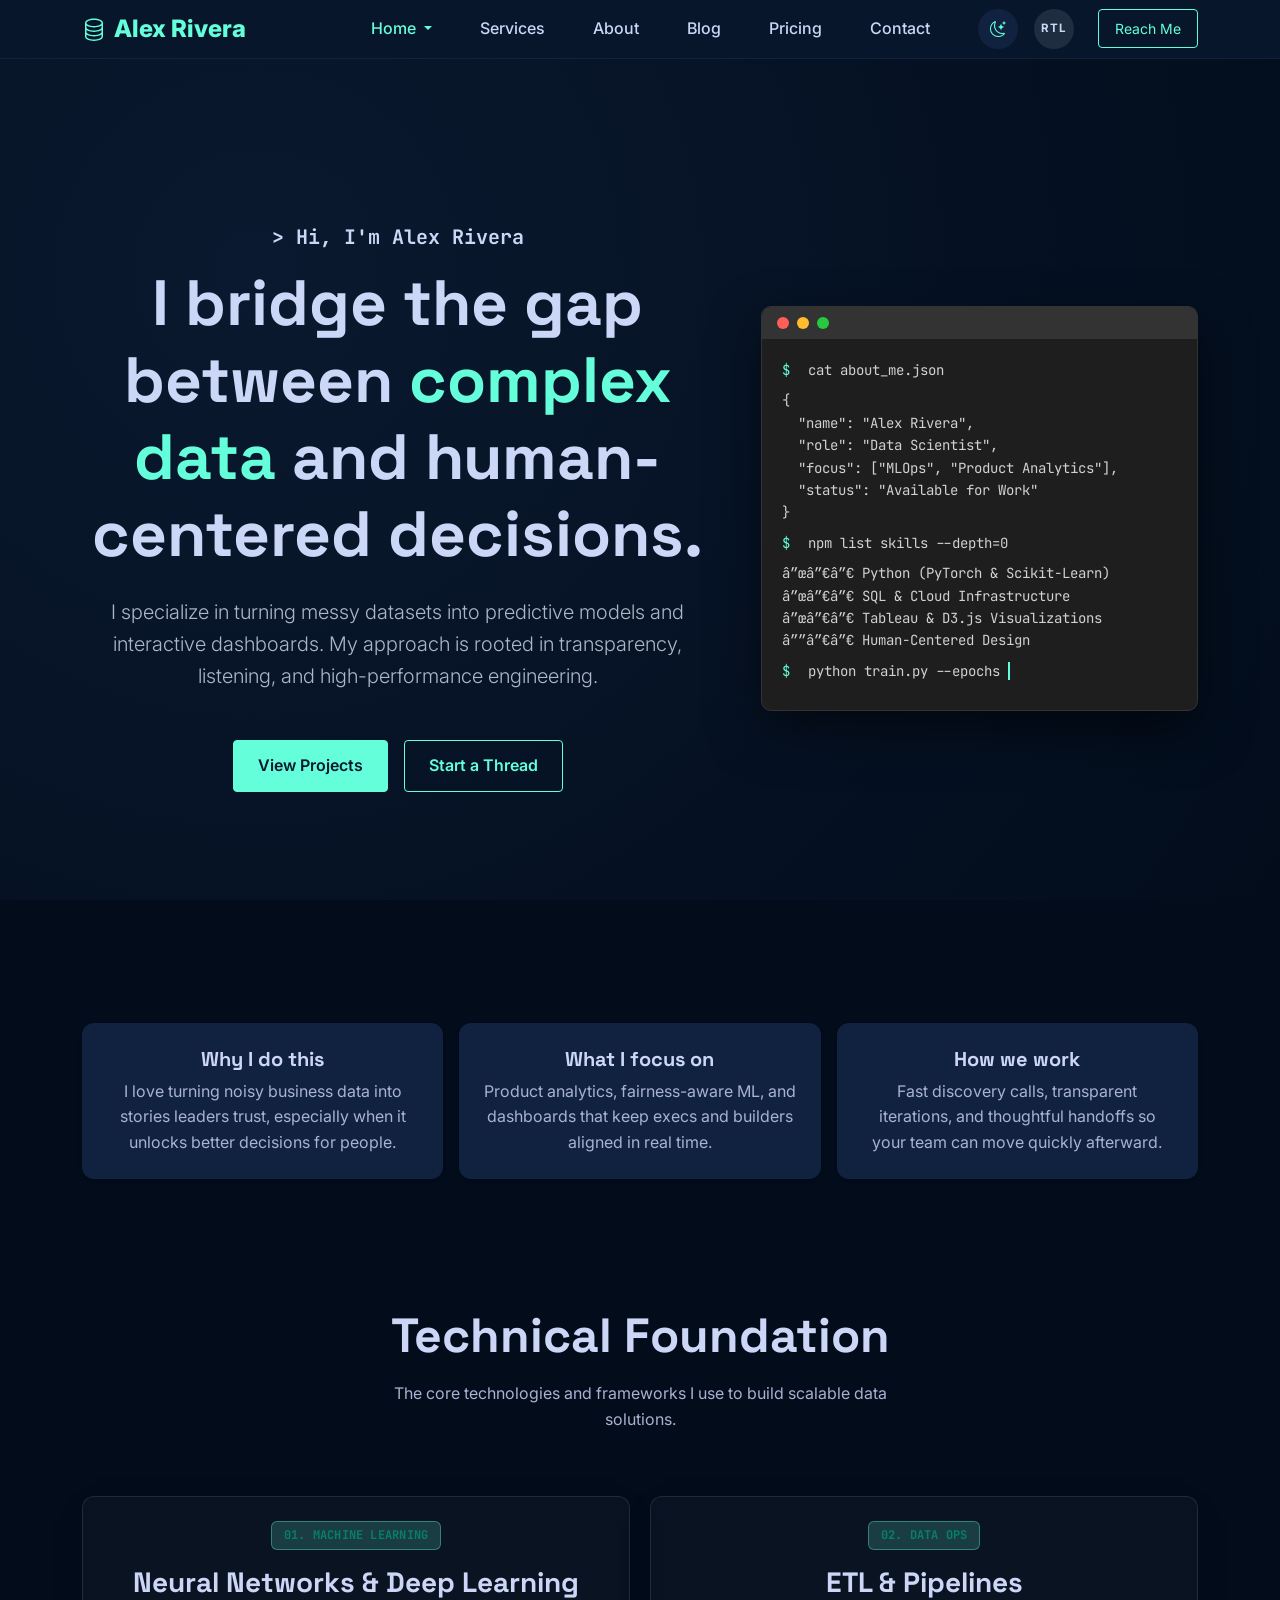
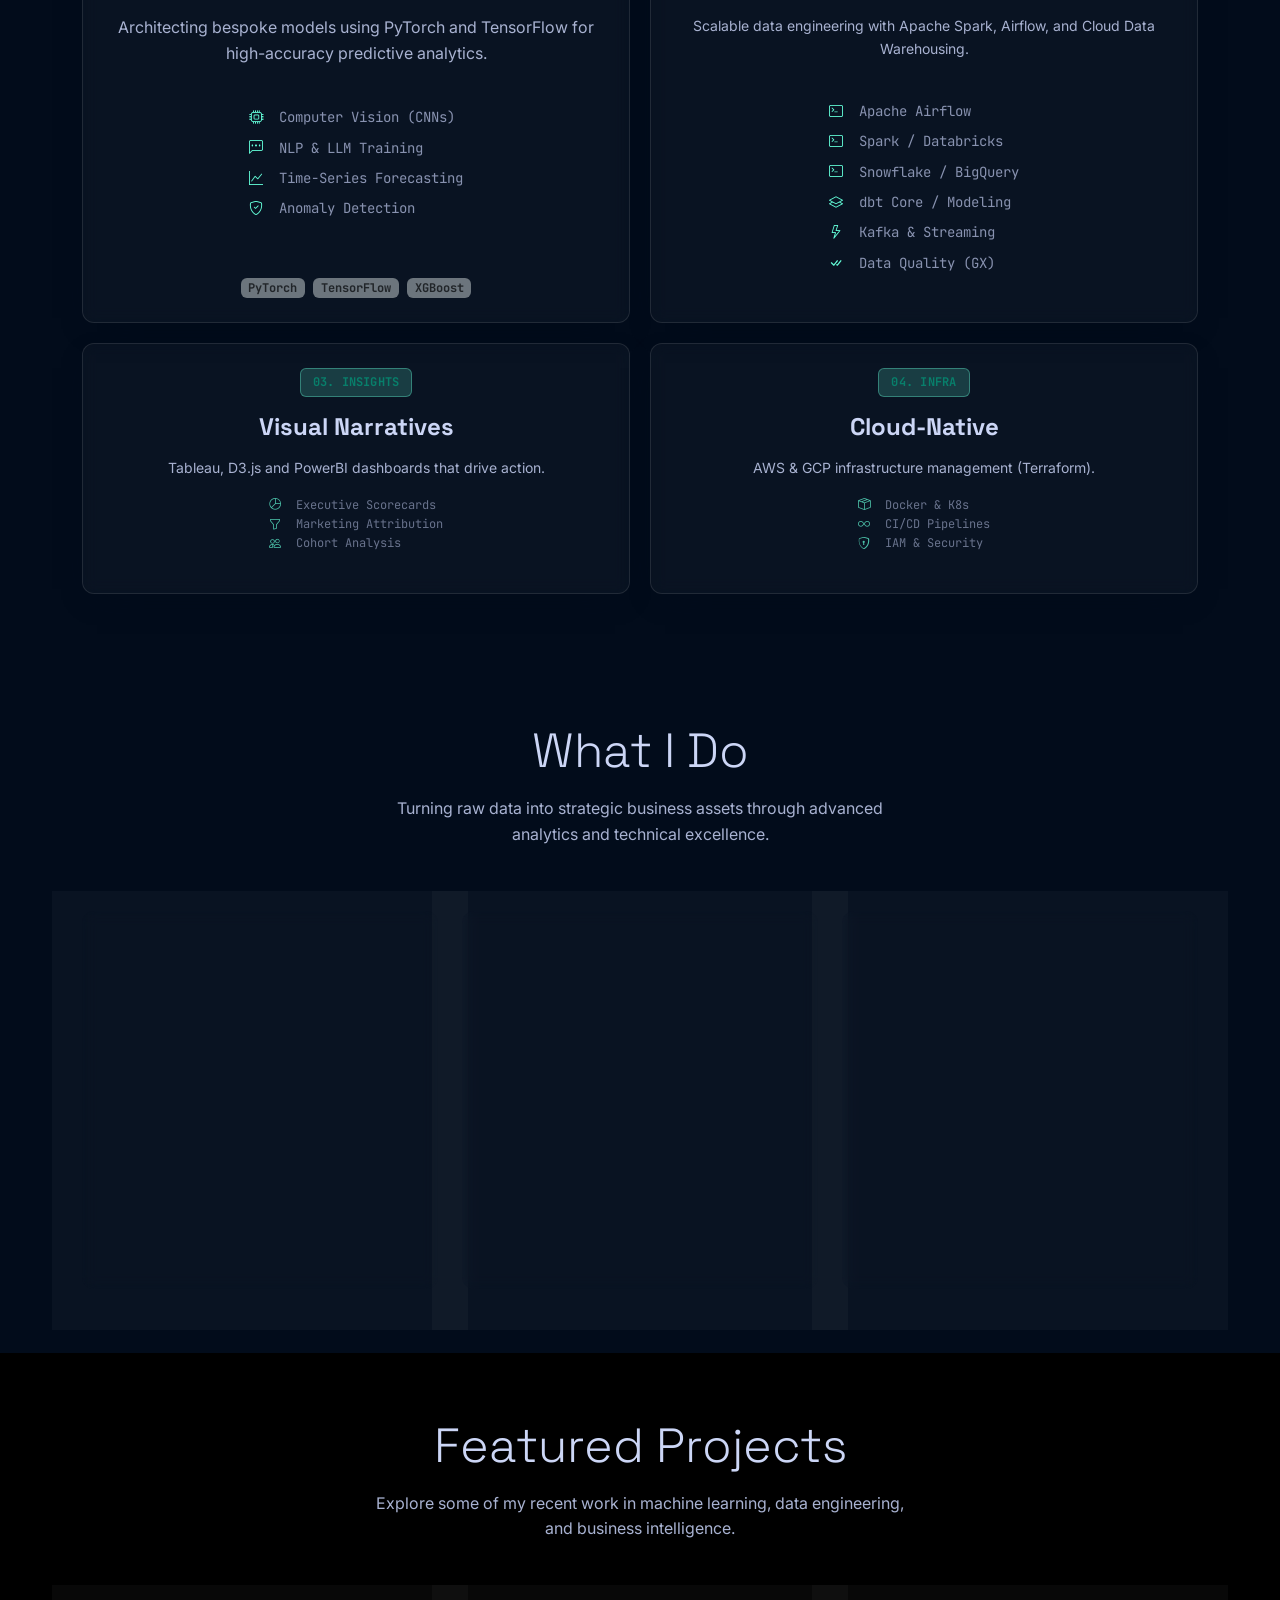
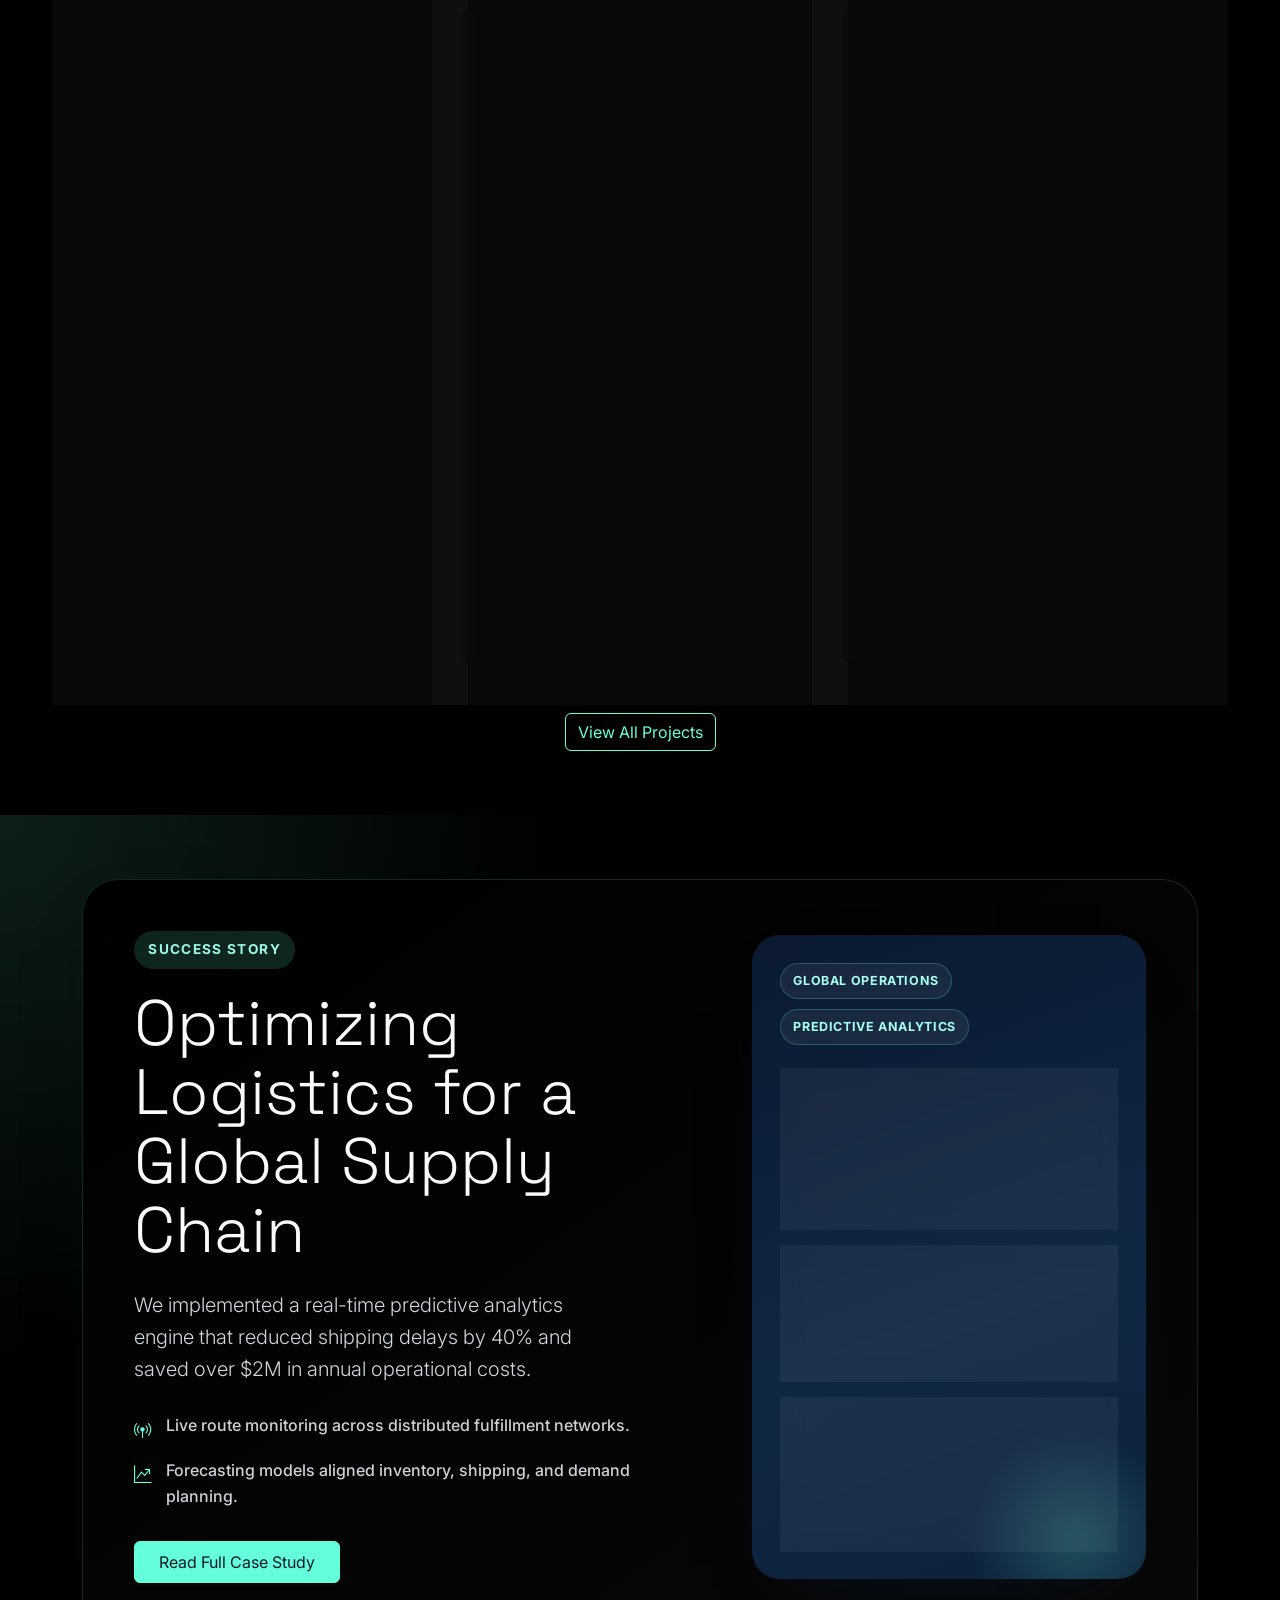
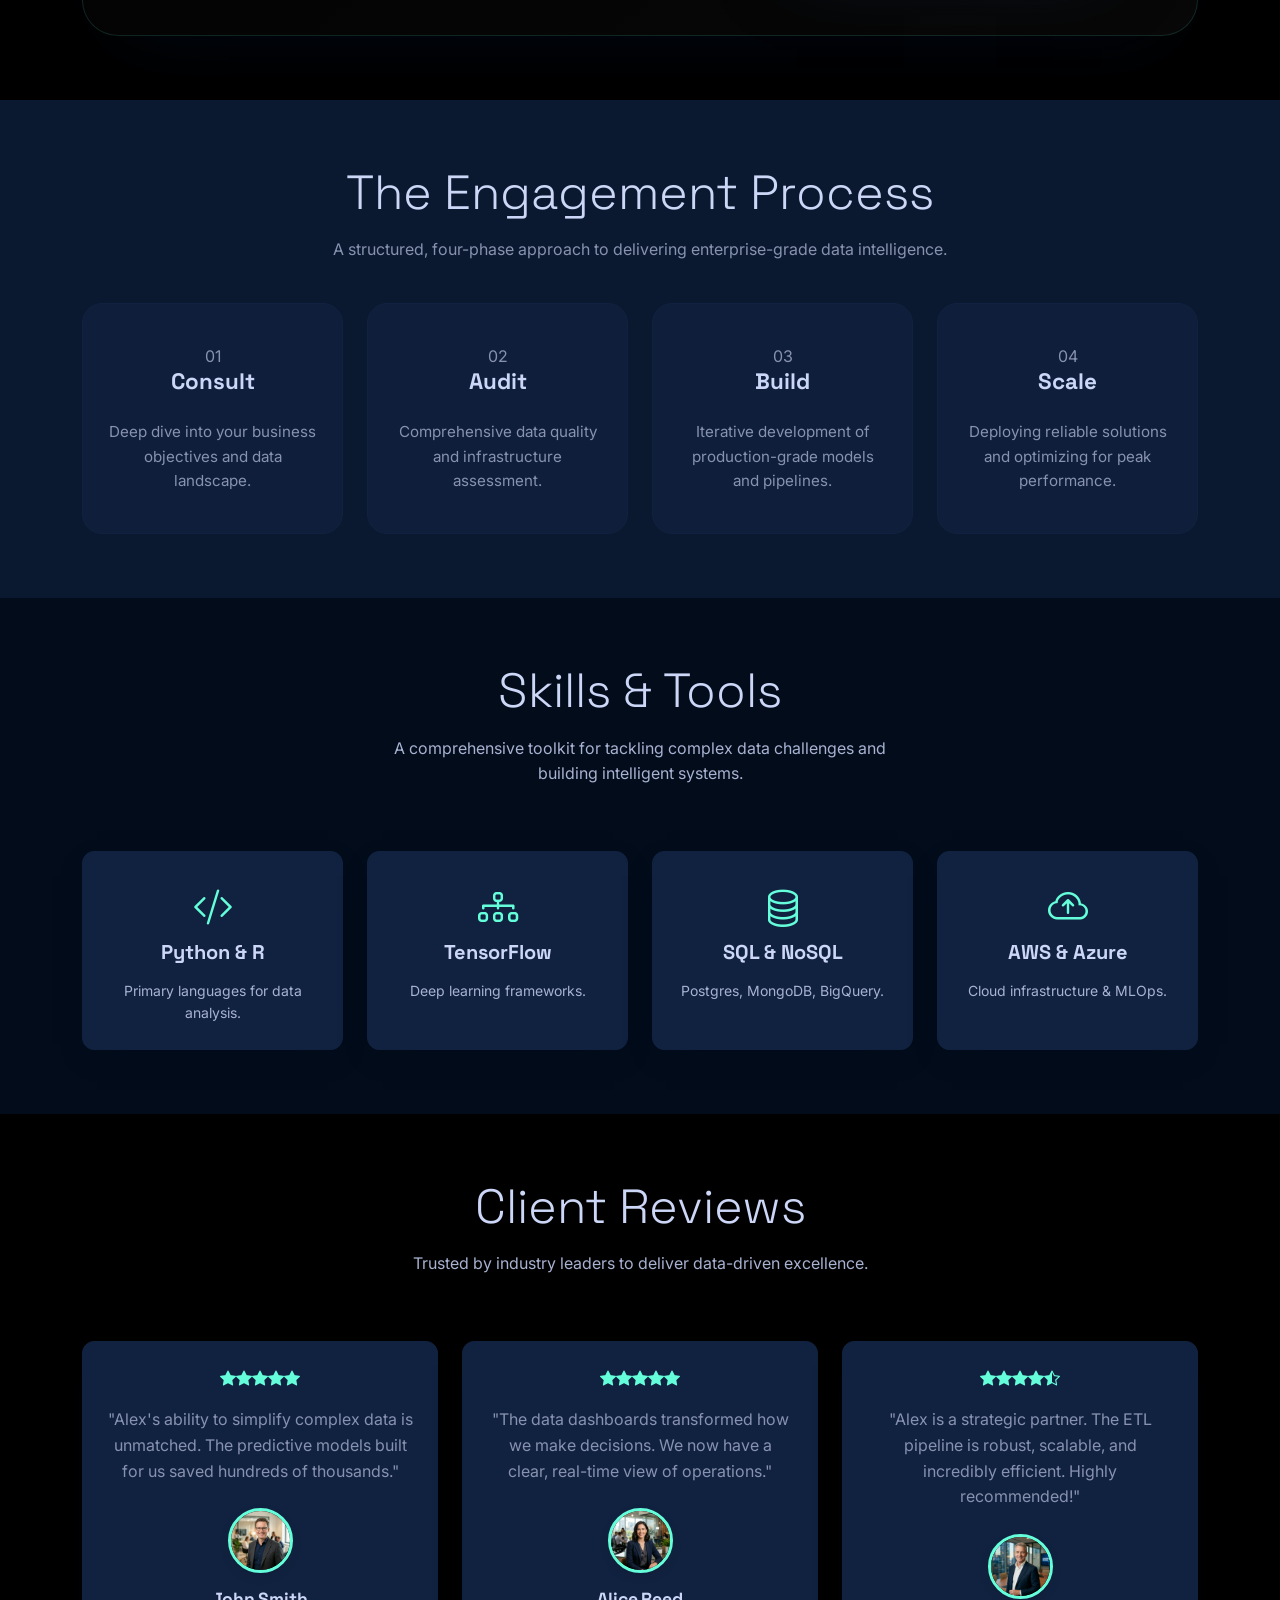
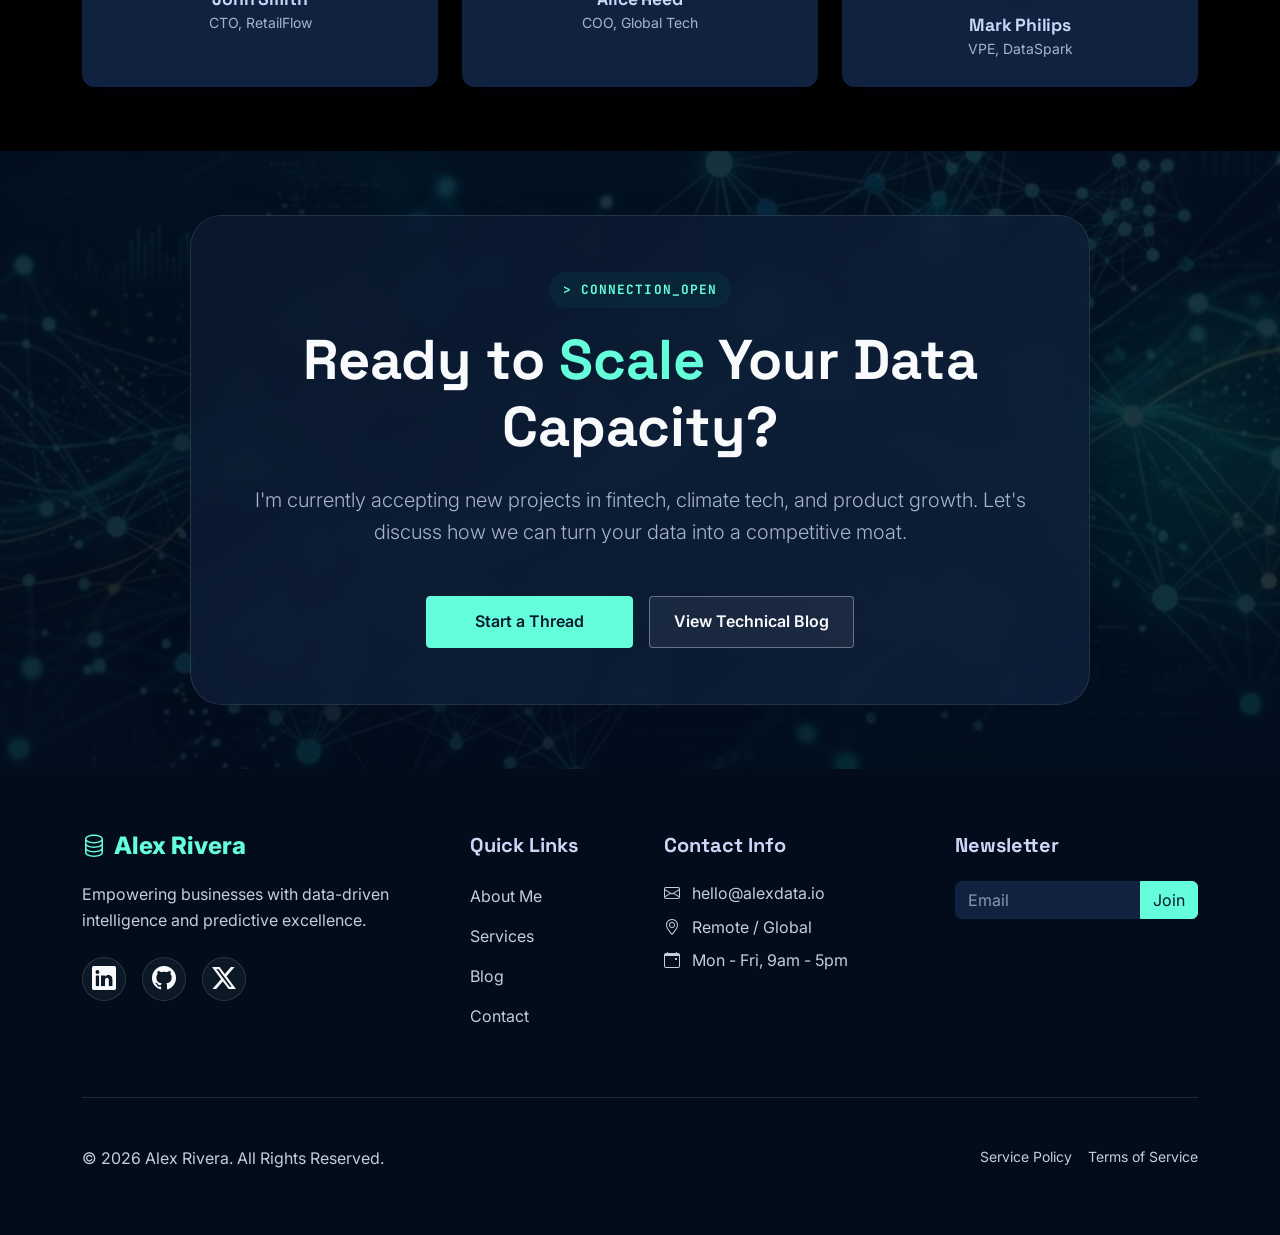
==== commit 251f779a: "fix: adjust navbar action buttons alignment for mobile/tablet views across all pages" ====
--- a/index.html
+++ b/index.html
@@ -47,7 +47,7 @@
                 <span class="bi bi-list text-secondary fs-1"></span>
             </button>
             <div class="collapse navbar-collapse" id="navbarNav">
-                <ul class="navbar-nav ms-auto align-items-center gap-2 gap-lg-3">
+                <ul class="navbar-nav ms-auto align-items-start align-items-xl-center gap-2 gap-lg-3">
                     <li class="nav-item dropdown">
                         <a class="nav-link dropdown-toggle active" href="#" id="homeDropdown" role="button" data-bs-toggle="dropdown" aria-expanded="false">
                             Home
@@ -64,7 +64,7 @@
                     <li class="nav-item"><a class="nav-link" href="contact.html">Contact</a></li>
                     
                     <!-- Action Buttons -->
-                    <li class="nav-item ms-lg-3">
+                    <li class="nav-item ms-lg-3 mt-3 mt-xl-0">
                         <button id="theme-toggle" class="btn-icon-circle btn-icon-circle--dark" aria-label="Toggle Dark Mode">
                             <i class="bi bi-moon-stars"></i>
                         </button>
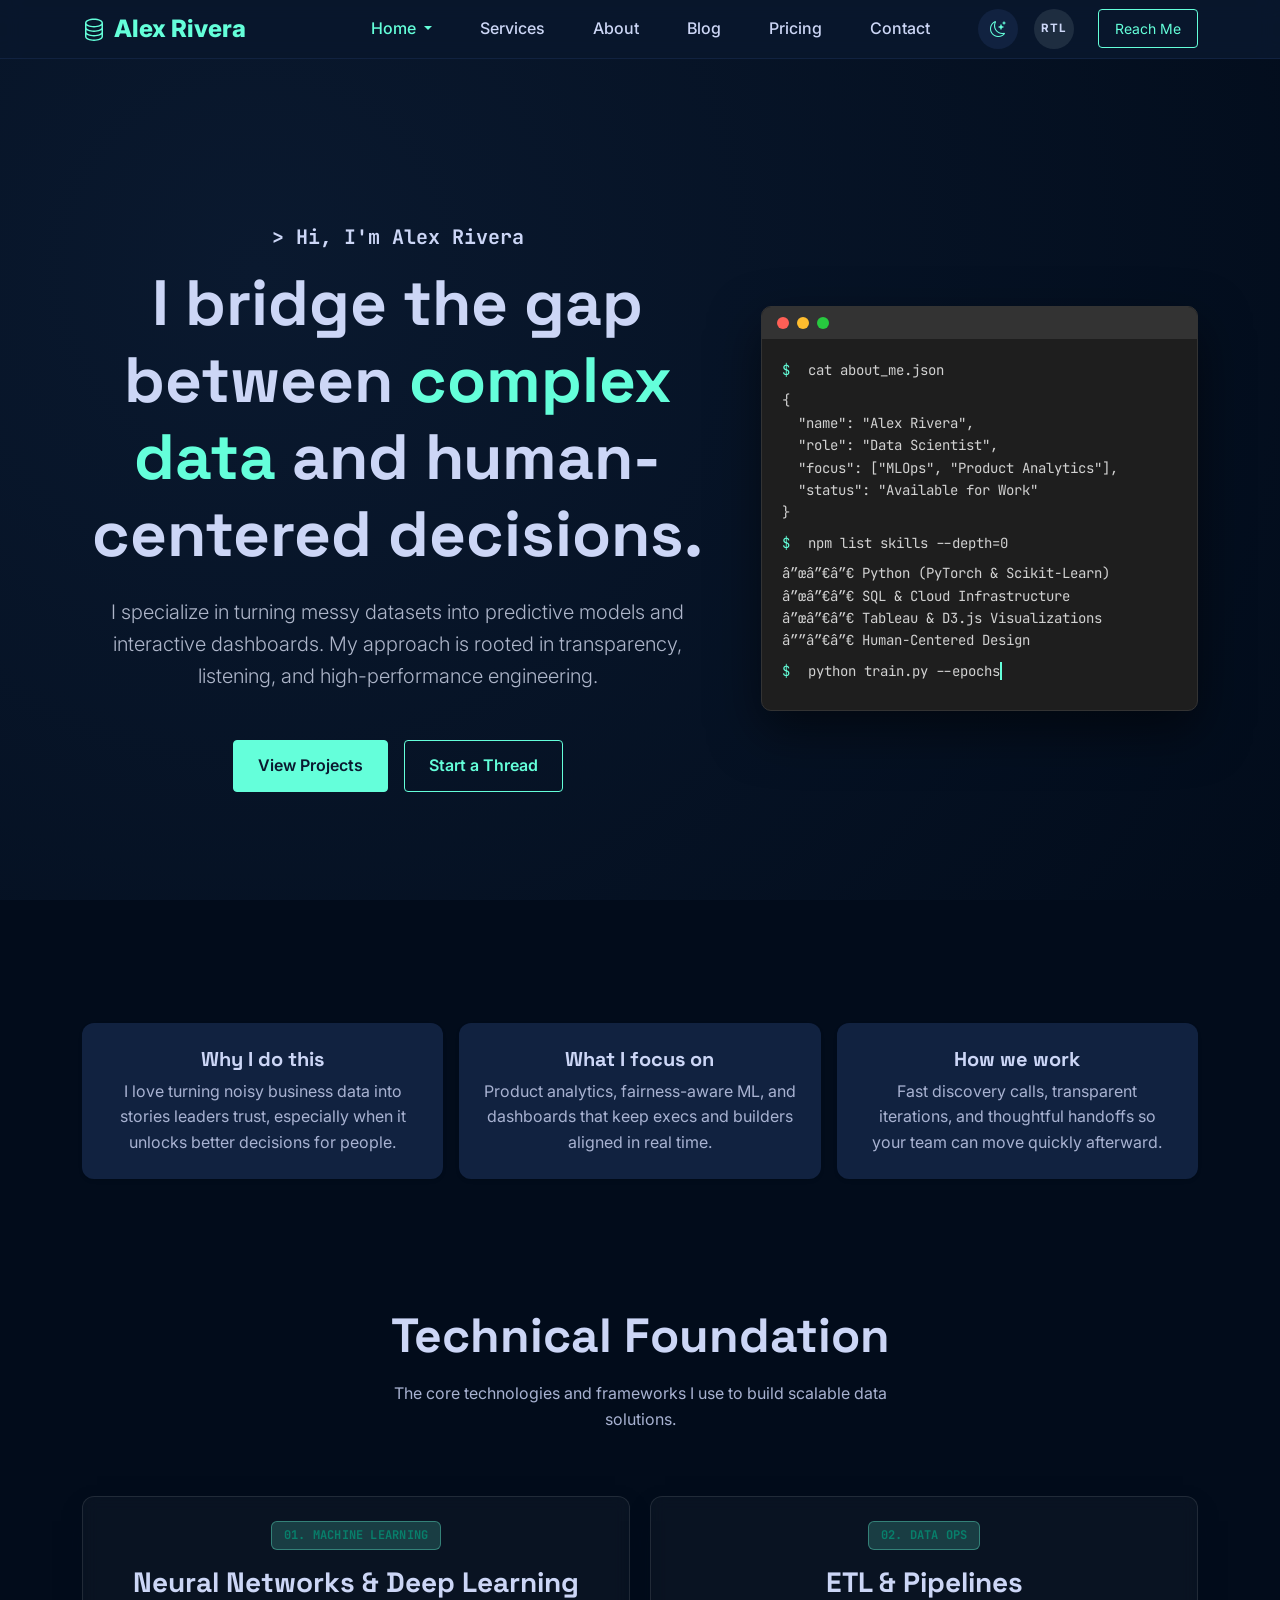
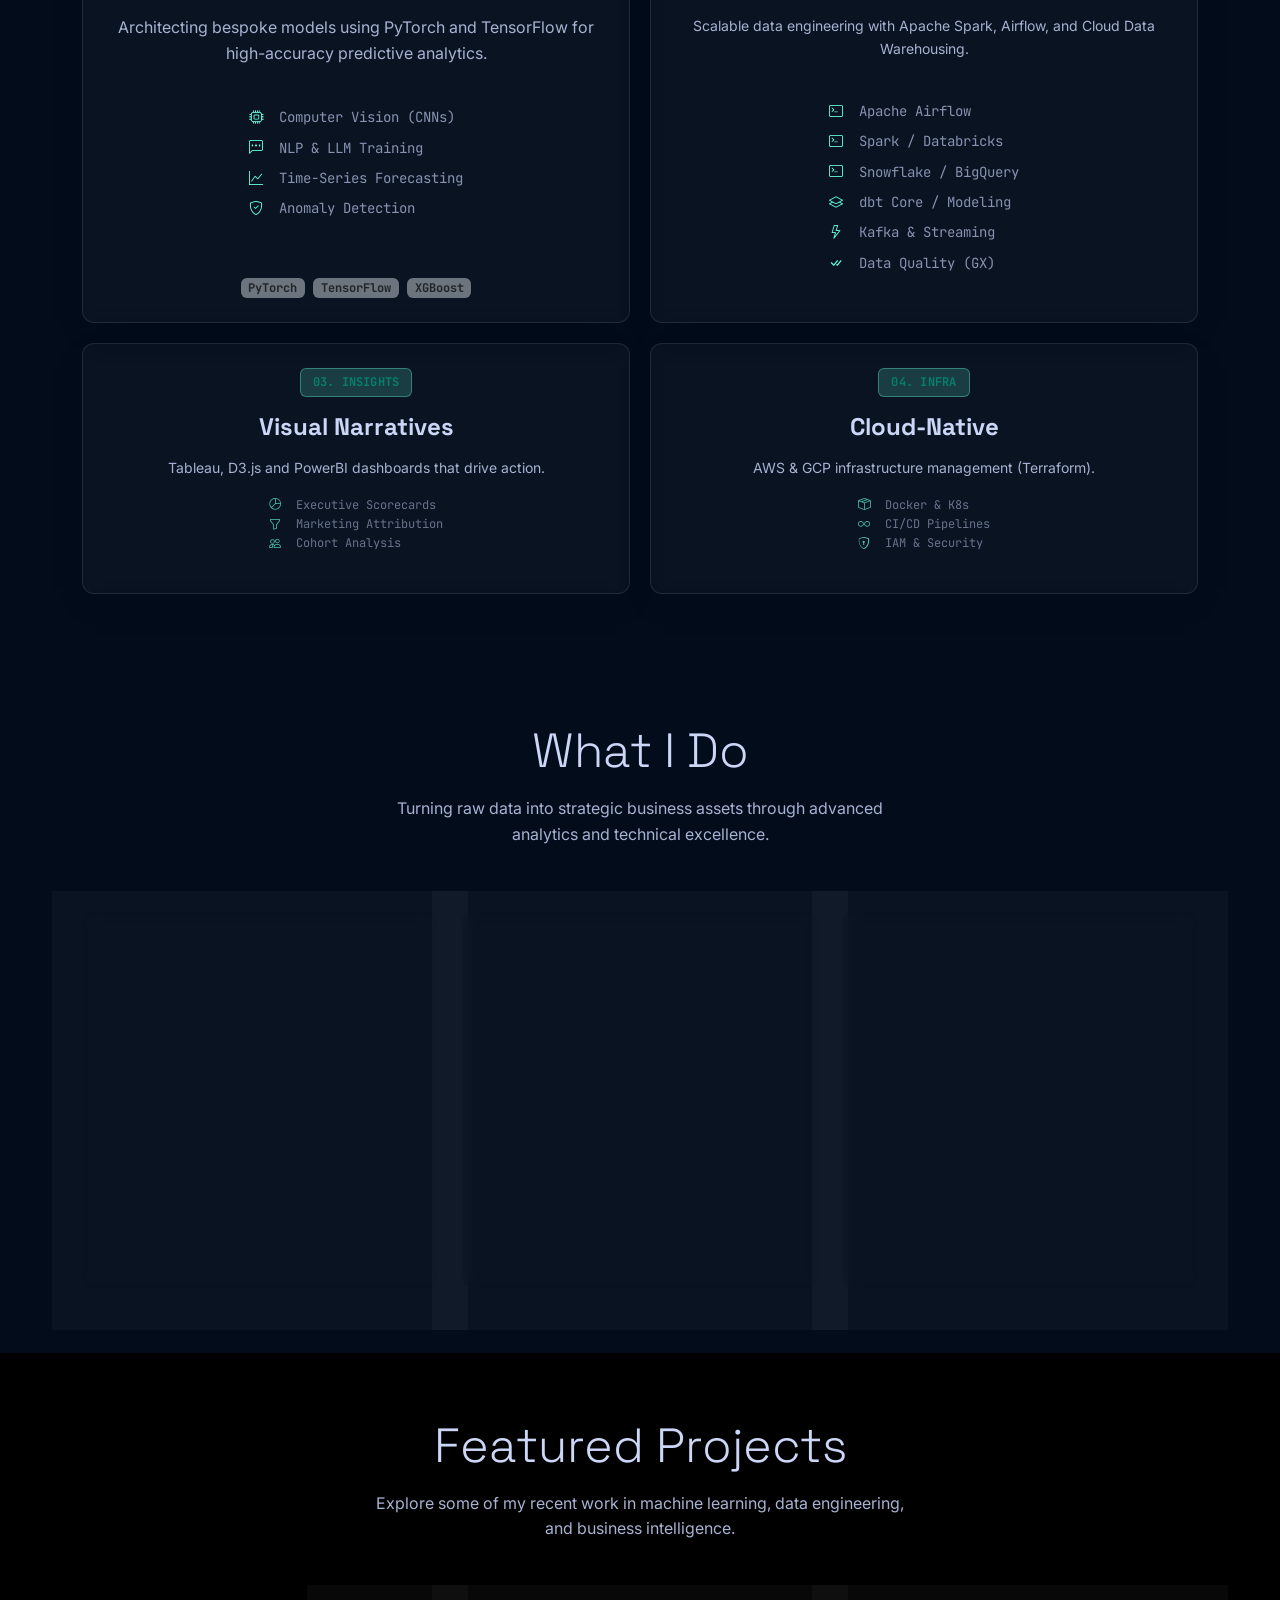
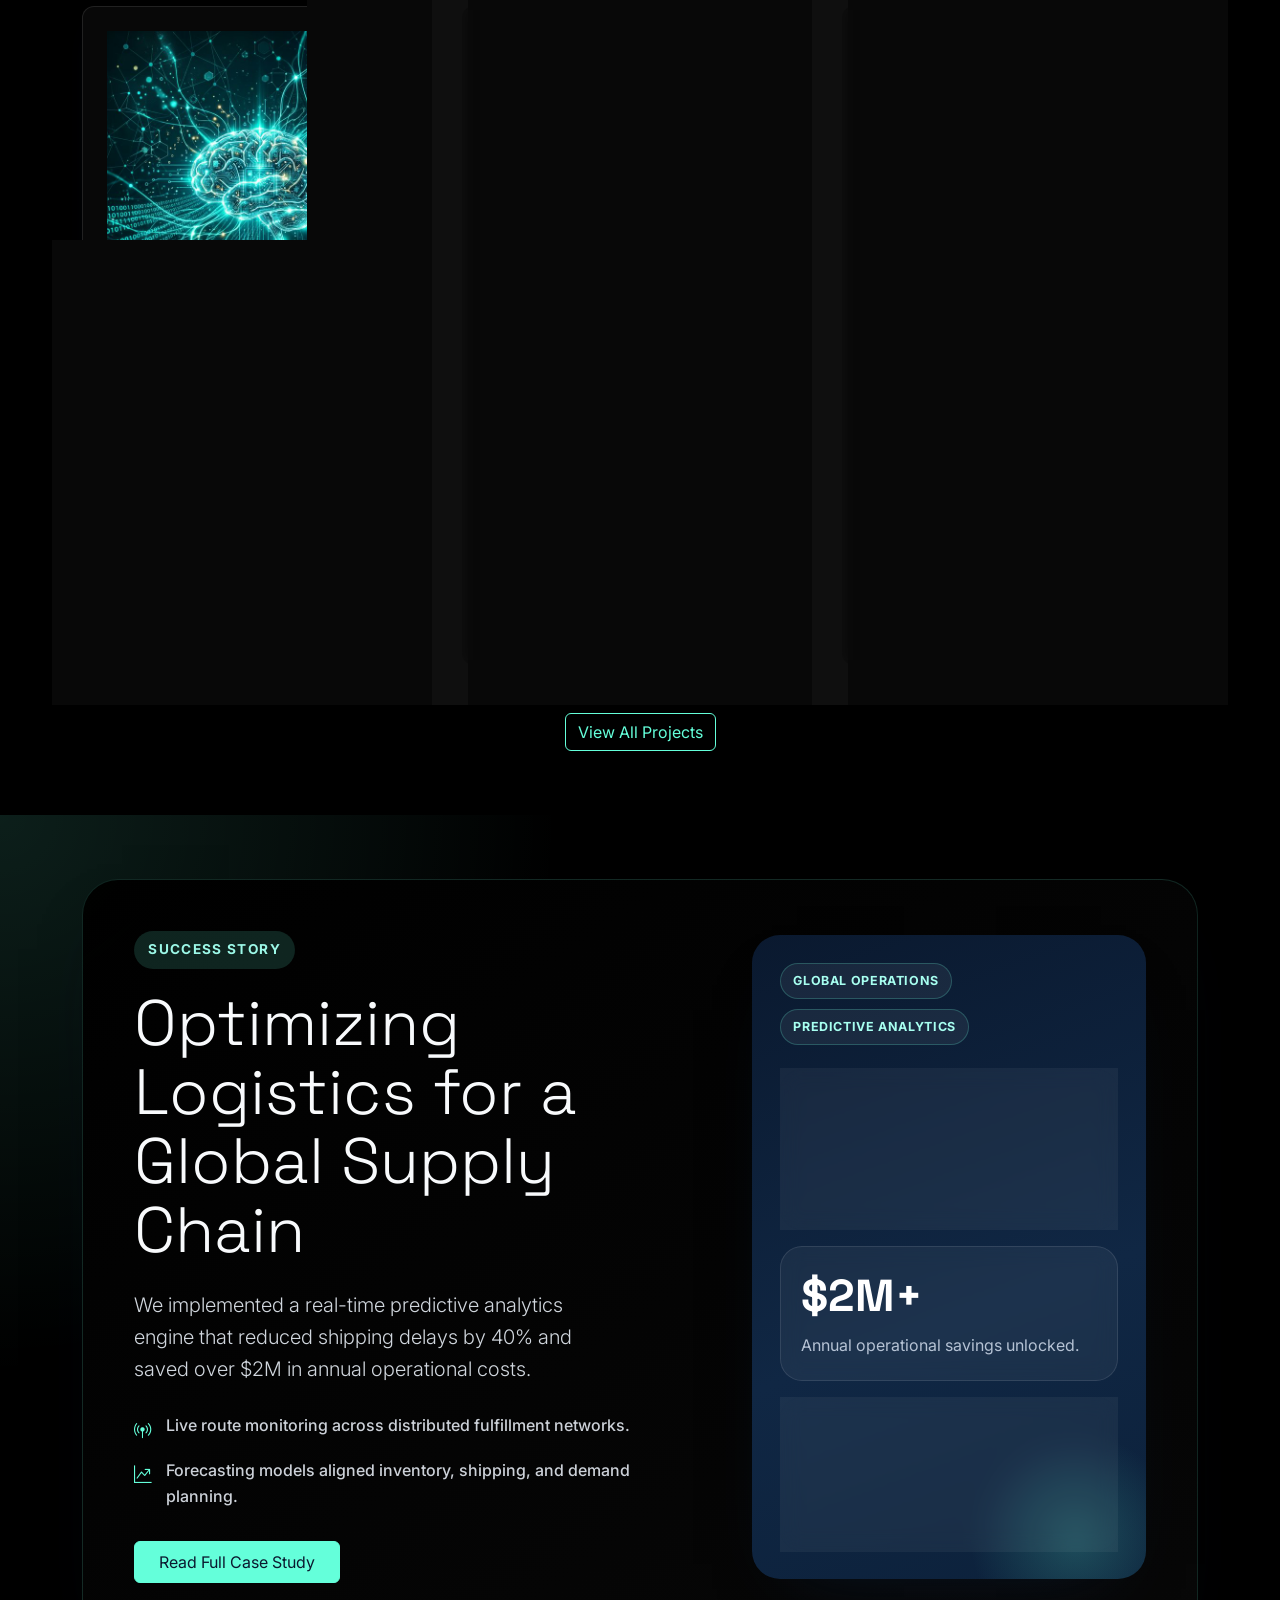
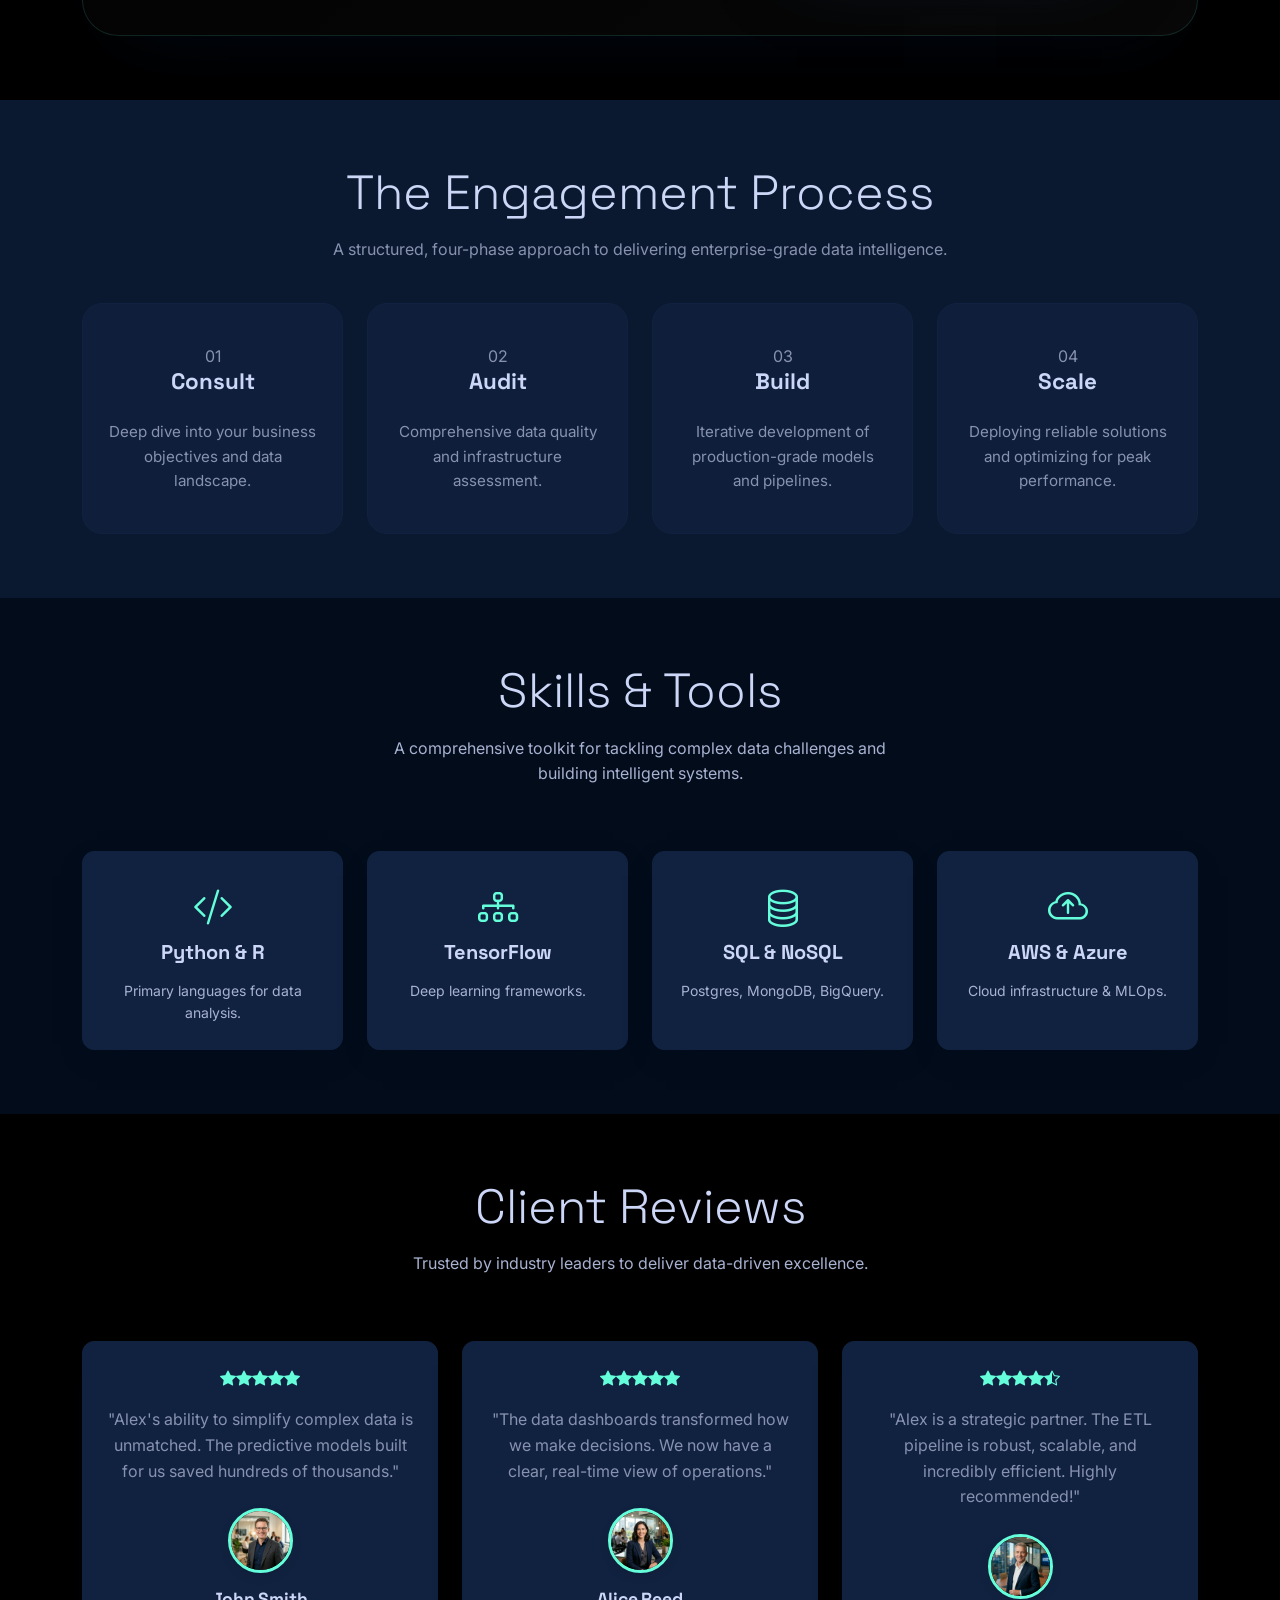
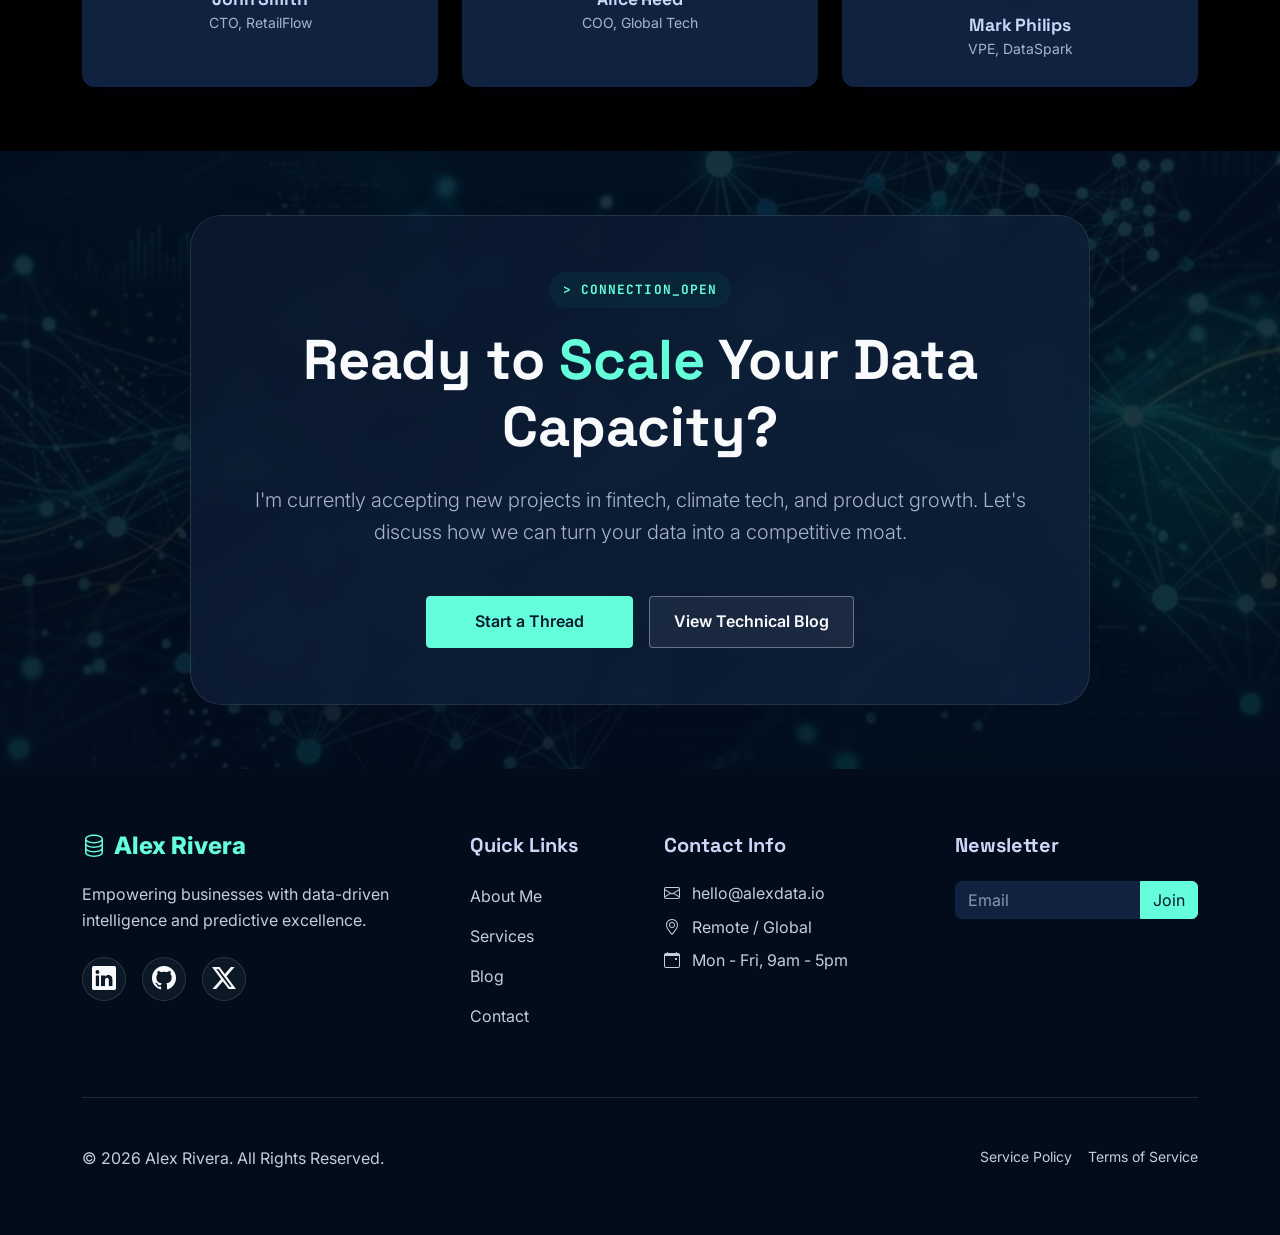
==== commit 69ddfa01: "Update portfolio navigation and contact flow" ====
--- a/index.html
+++ b/index.html
@@ -73,7 +73,7 @@
                         <button id="rtl-toggle" class="btn-icon-circle btn-icon-circle--label" aria-label="Toggle RTL">RTL</button>
                     </li>
                     <li class="nav-item ms-lg-2">
-                        <a href="login.html" class="btn btn-outline-custom btn-sm py-2 px-3">Reach Me</a>
+                    <a href="contact.html" class="btn btn-outline-custom btn-sm py-2 px-3">Reach Me</a>
                     </li>
                 </ul>
             </div>
--- a/assets/css/style.css
+++ b/assets/css/style.css
@@ -503,7 +503,7 @@
     color: var(--secondary-color) !important;
 }
 
-@media (min-width: 992px) {
+@media (min-width: 1200px) {
     .navbar-collapse {
         position: relative;
         display: flex !important;
@@ -524,27 +524,7 @@
     }
 }
 
-@media (min-width: 992px) and (max-width: 1199.98px) {
-    .site-nav-links {
-        position: static;
-        transform: none;
-        width: 100%;
-        margin: 0 auto;
-        justify-content: center;
-        gap: 0.75rem;
-        flex-wrap: wrap;
-    }
-
-    .site-nav-links .nav-item {
-        margin: 0 0.35rem;
-    }
-
-    .site-nav-actions {
-        margin-left: auto;
-    }
-}
-
-@media (max-width: 991.98px) {
+@media (max-width: 1199.98px) {
     .navbar > .container {
         align-items: flex-start;
         position: relative;
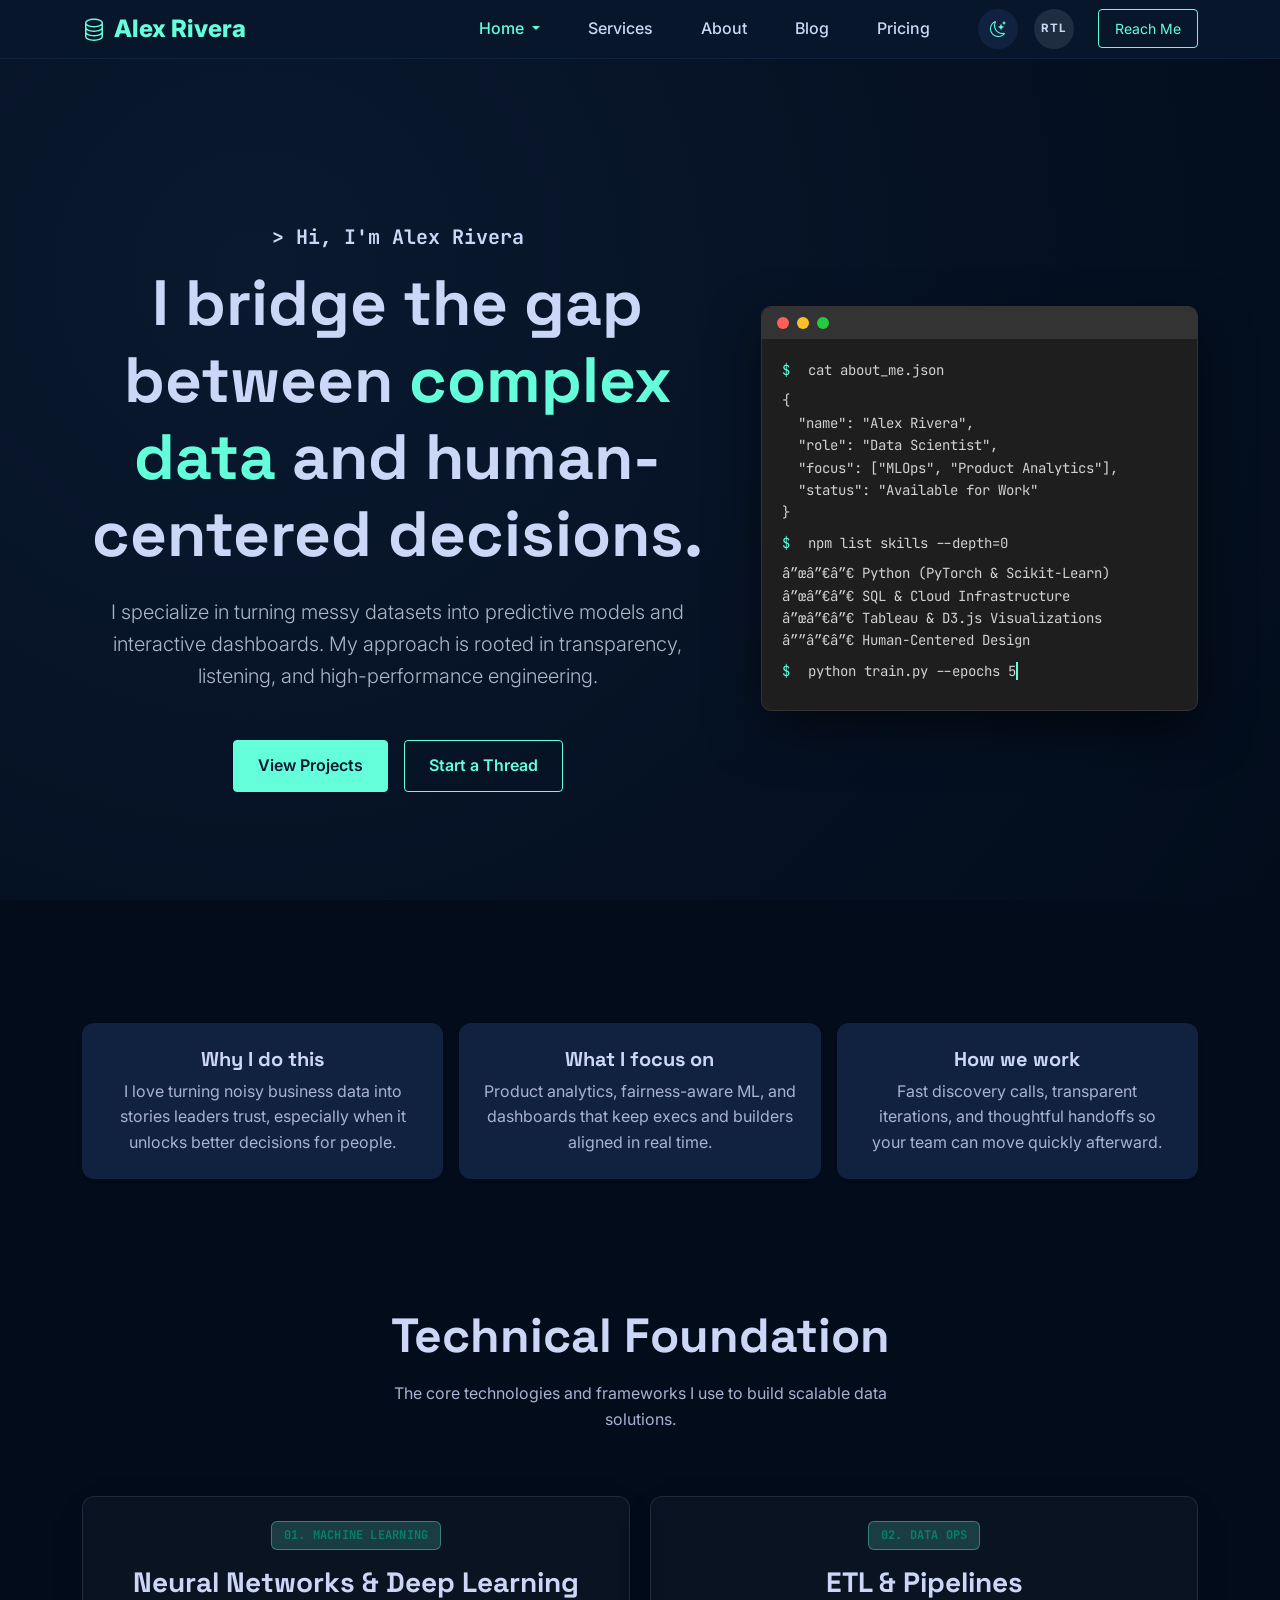
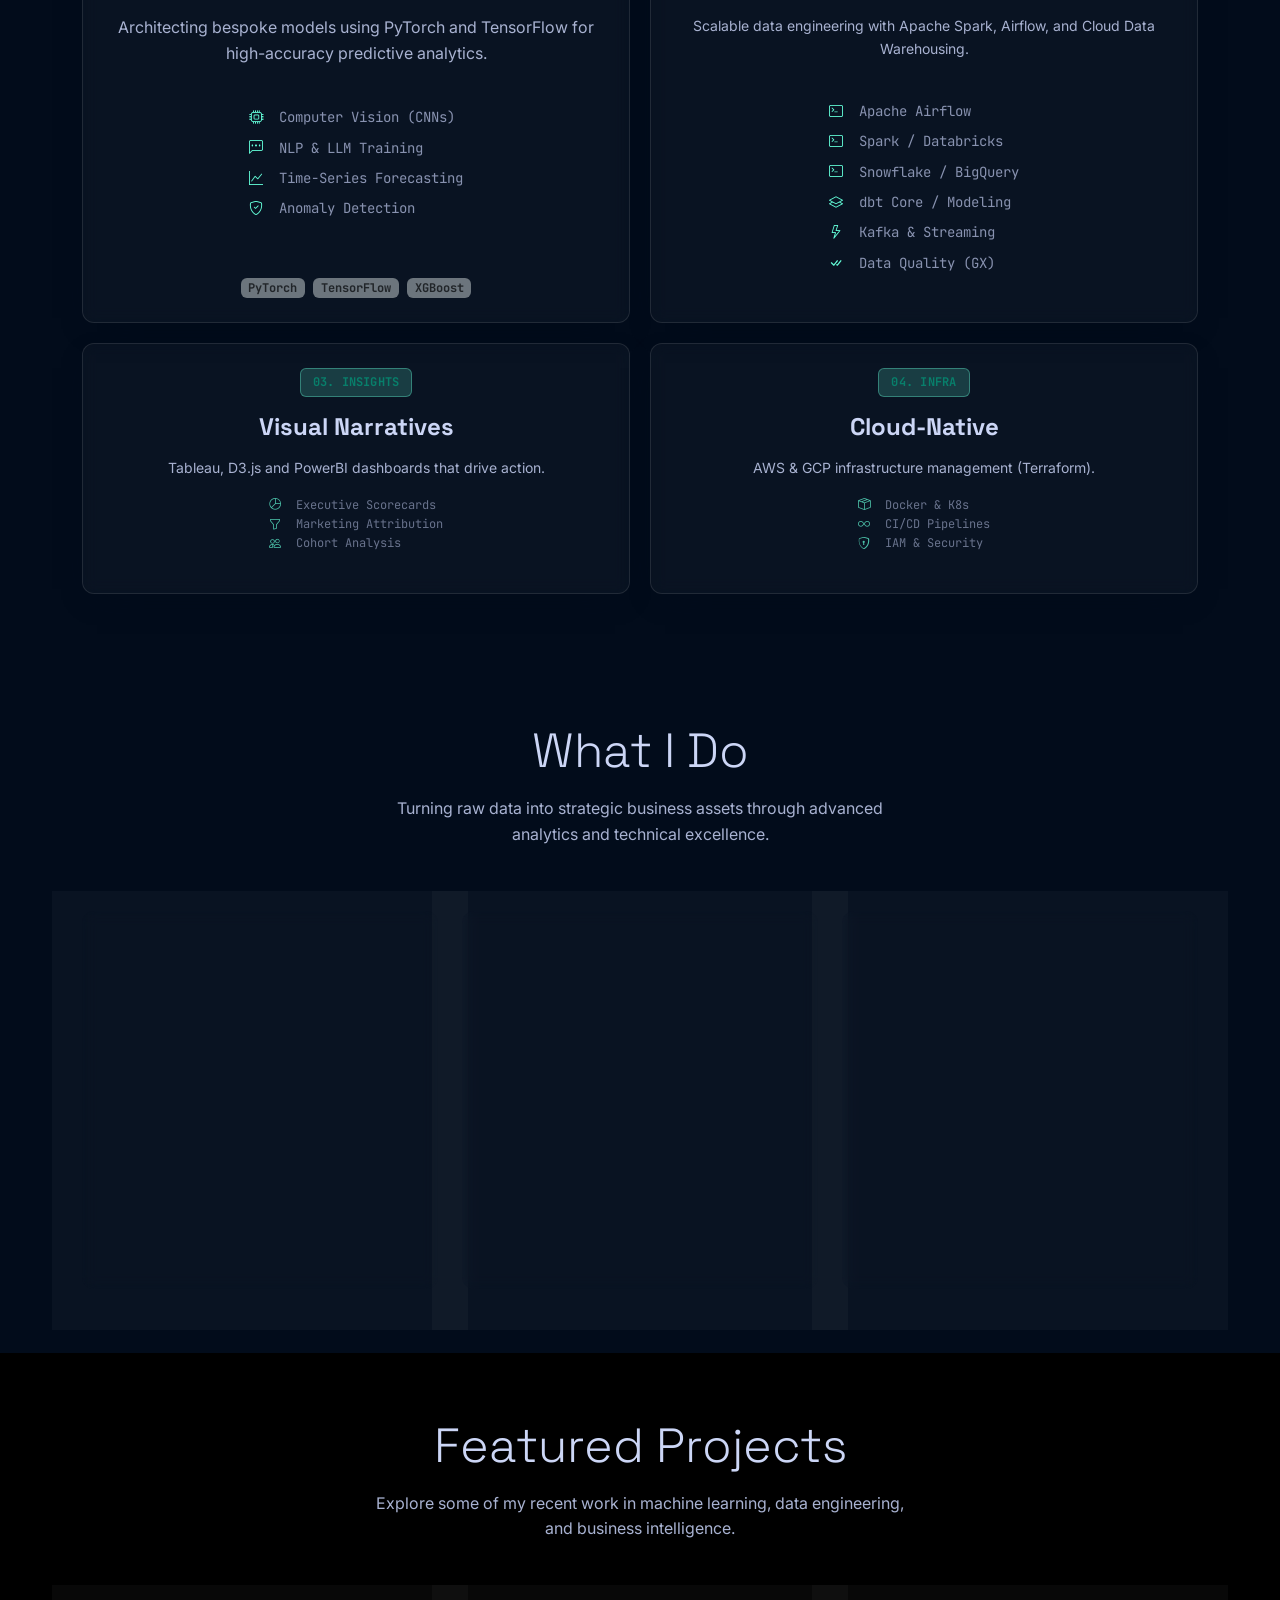
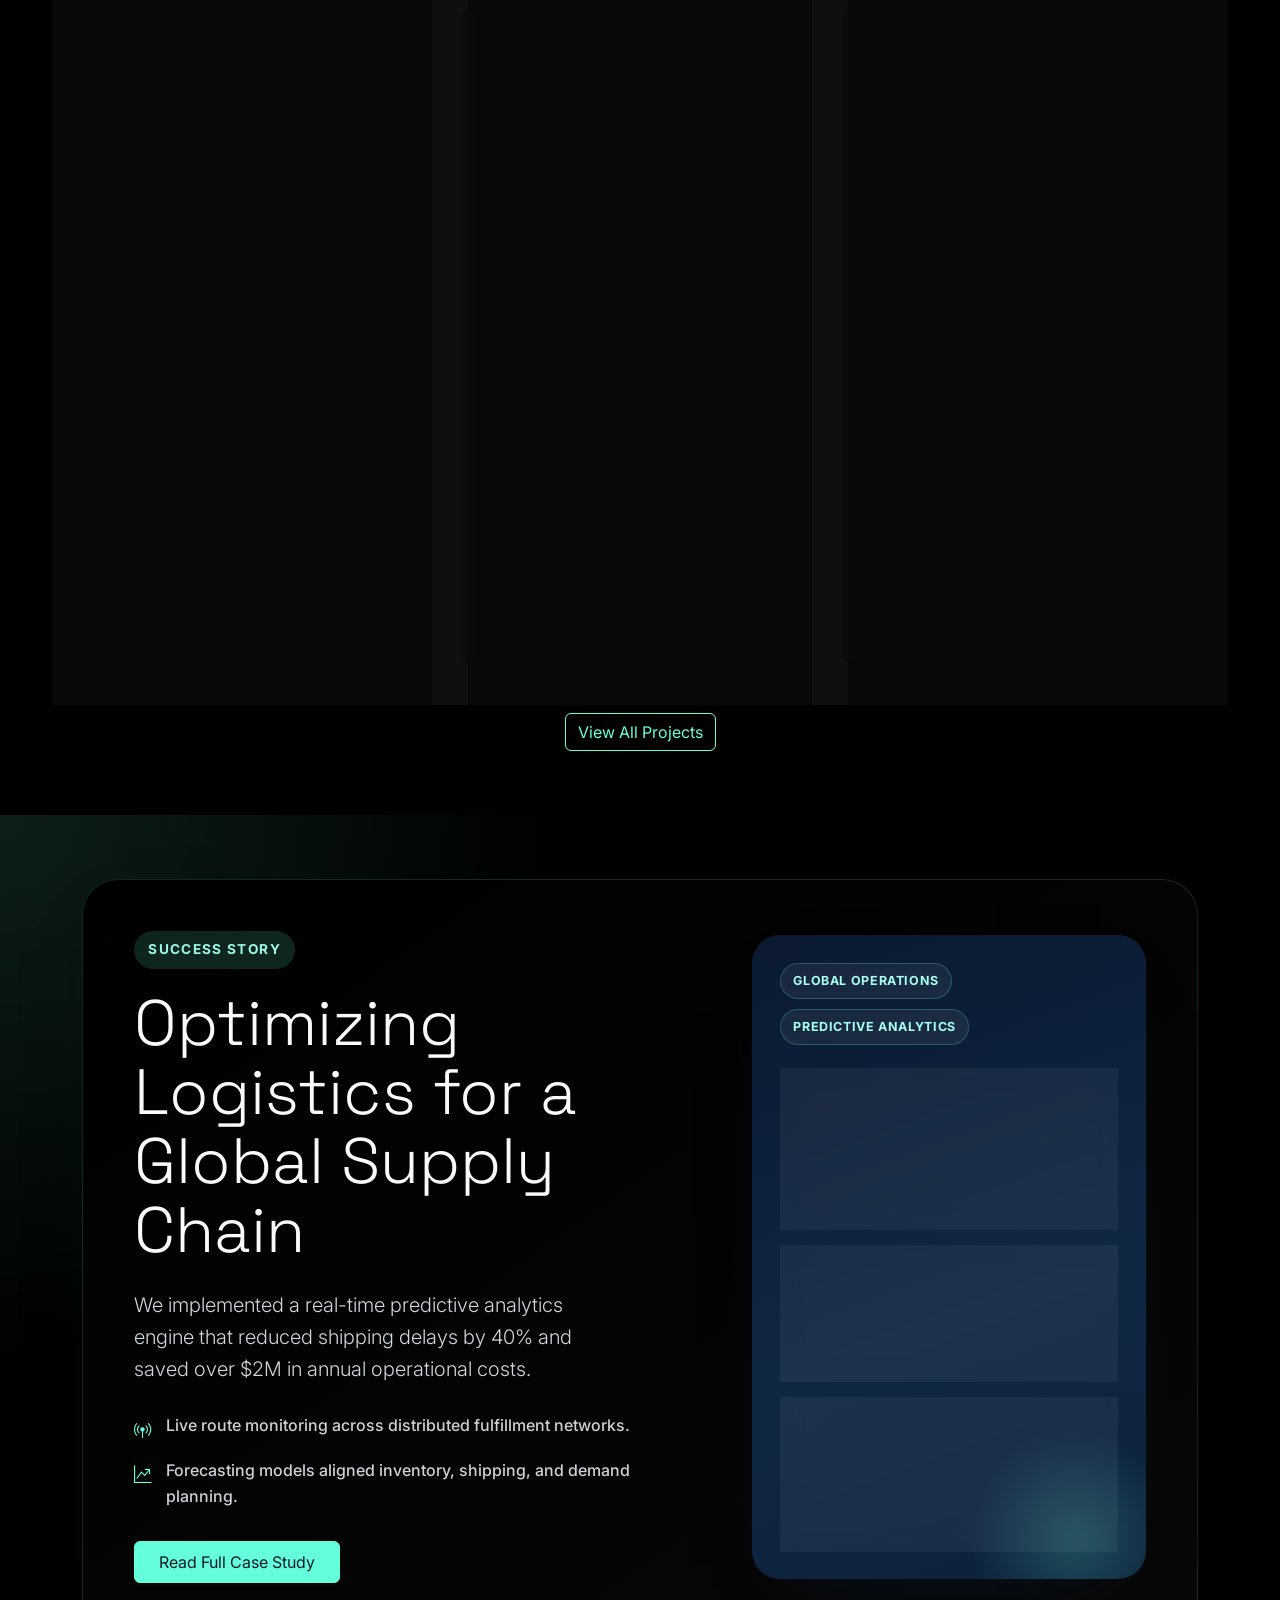
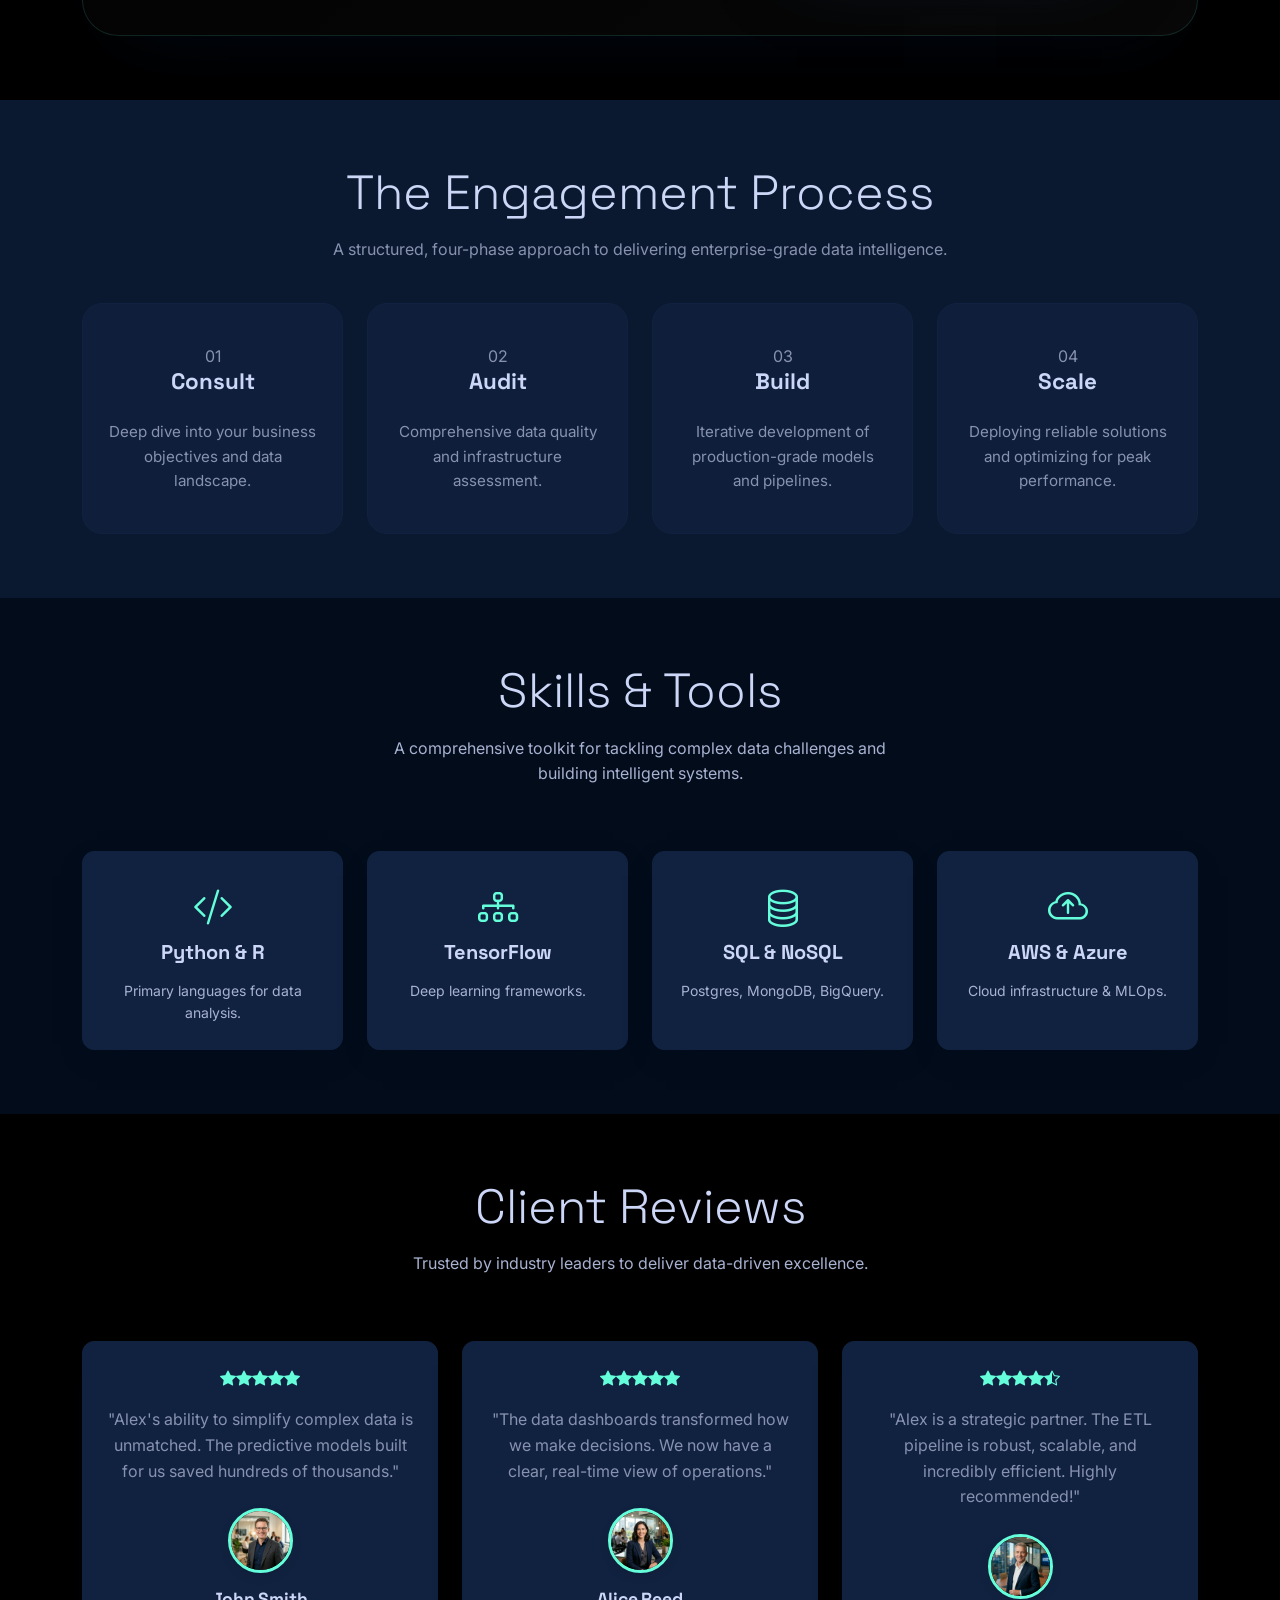
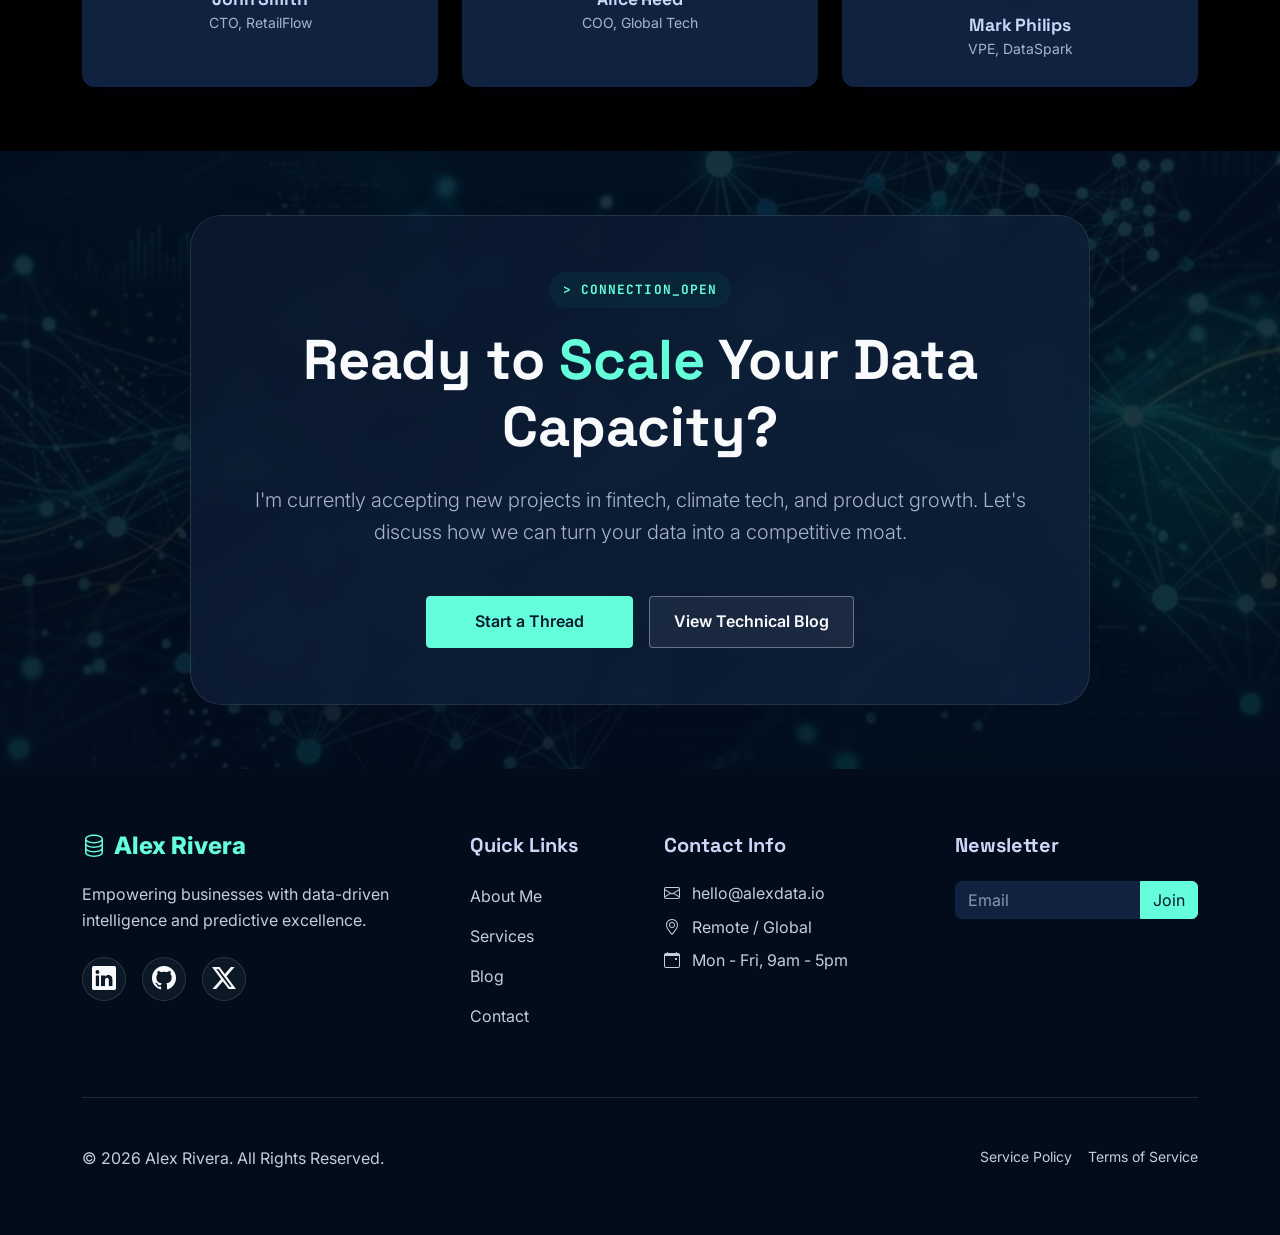
==== commit 49c82a85: "Update shared site navigation and footer" ====
--- a/index.html
+++ b/index.html
@@ -61,8 +61,6 @@
                     <li class="nav-item"><a class="nav-link" href="about.html">About</a></li>
                     <li class="nav-item"><a class="nav-link" href="blog.html">Blog</a></li>
                     <li class="nav-item"><a class="nav-link" href="pricing.html">Pricing</a></li>
-                    <li class="nav-item"><a class="nav-link" href="contact.html">Contact</a></li>
-                    
                     <!-- Action Buttons -->
                     <li class="nav-item ms-lg-3 mt-3 mt-xl-0">
                         <button id="theme-toggle" class="btn-icon-circle btn-icon-circle--dark" aria-label="Toggle Dark Mode">
--- a/assets/css/style.css
+++ b/assets/css/style.css
@@ -238,6 +238,11 @@
     padding: var(--space-8) 0;
 }
 
+.services-feature-row .services-feature-media,
+.services-feature-row .services-feature-copy {
+    padding-inline: clamp(0.5rem, 1.2vw, 1.5rem);
+}
+
 /* 5. Components */
 
 /* Buttons */
@@ -526,7 +531,7 @@
 
 @media (max-width: 1199.98px) {
     .navbar > .container {
-        align-items: flex-start;
+        align-items: center;
         position: relative;
     }
 
@@ -536,6 +541,9 @@
         left: 0;
         right: 0;
         width: 100%;
+        max-height: calc(100vh - 76px);
+        overflow-y: auto;
+        overscroll-behavior: contain;
         background-color: var(--navbar-bg);
         border-bottom-left-radius: 26px;
         border-bottom-right-radius: 26px;
@@ -566,6 +574,26 @@
         margin-top: 1rem;
         gap: 0.75rem;
     }
+
+    .navbar-collapse .dropdown {
+        width: 100%;
+    }
+
+    .navbar-collapse .dropdown-menu {
+        position: static;
+        float: none;
+        width: 100%;
+        margin-top: 0.5rem;
+        box-shadow: none;
+    }
+
+    .navbar-collapse .dropdown-item {
+        white-space: normal;
+    }
+}
+
+body.navbar-open {
+    overflow: hidden;
 }
 
 /* Preloader */
@@ -1406,6 +1434,13 @@
 @media (max-width: 640px) {
     .section-padding { padding: var(--space-5) 0; }
     .hero-section { min-height: auto; padding: var(--space-8) 0; }
+}
+
+@media (max-width: 991.98px) {
+    .services-feature-row .services-feature-media,
+    .services-feature-row .services-feature-copy {
+        padding-inline: 0;
+    }
 }
 
 /* Map Styling */
